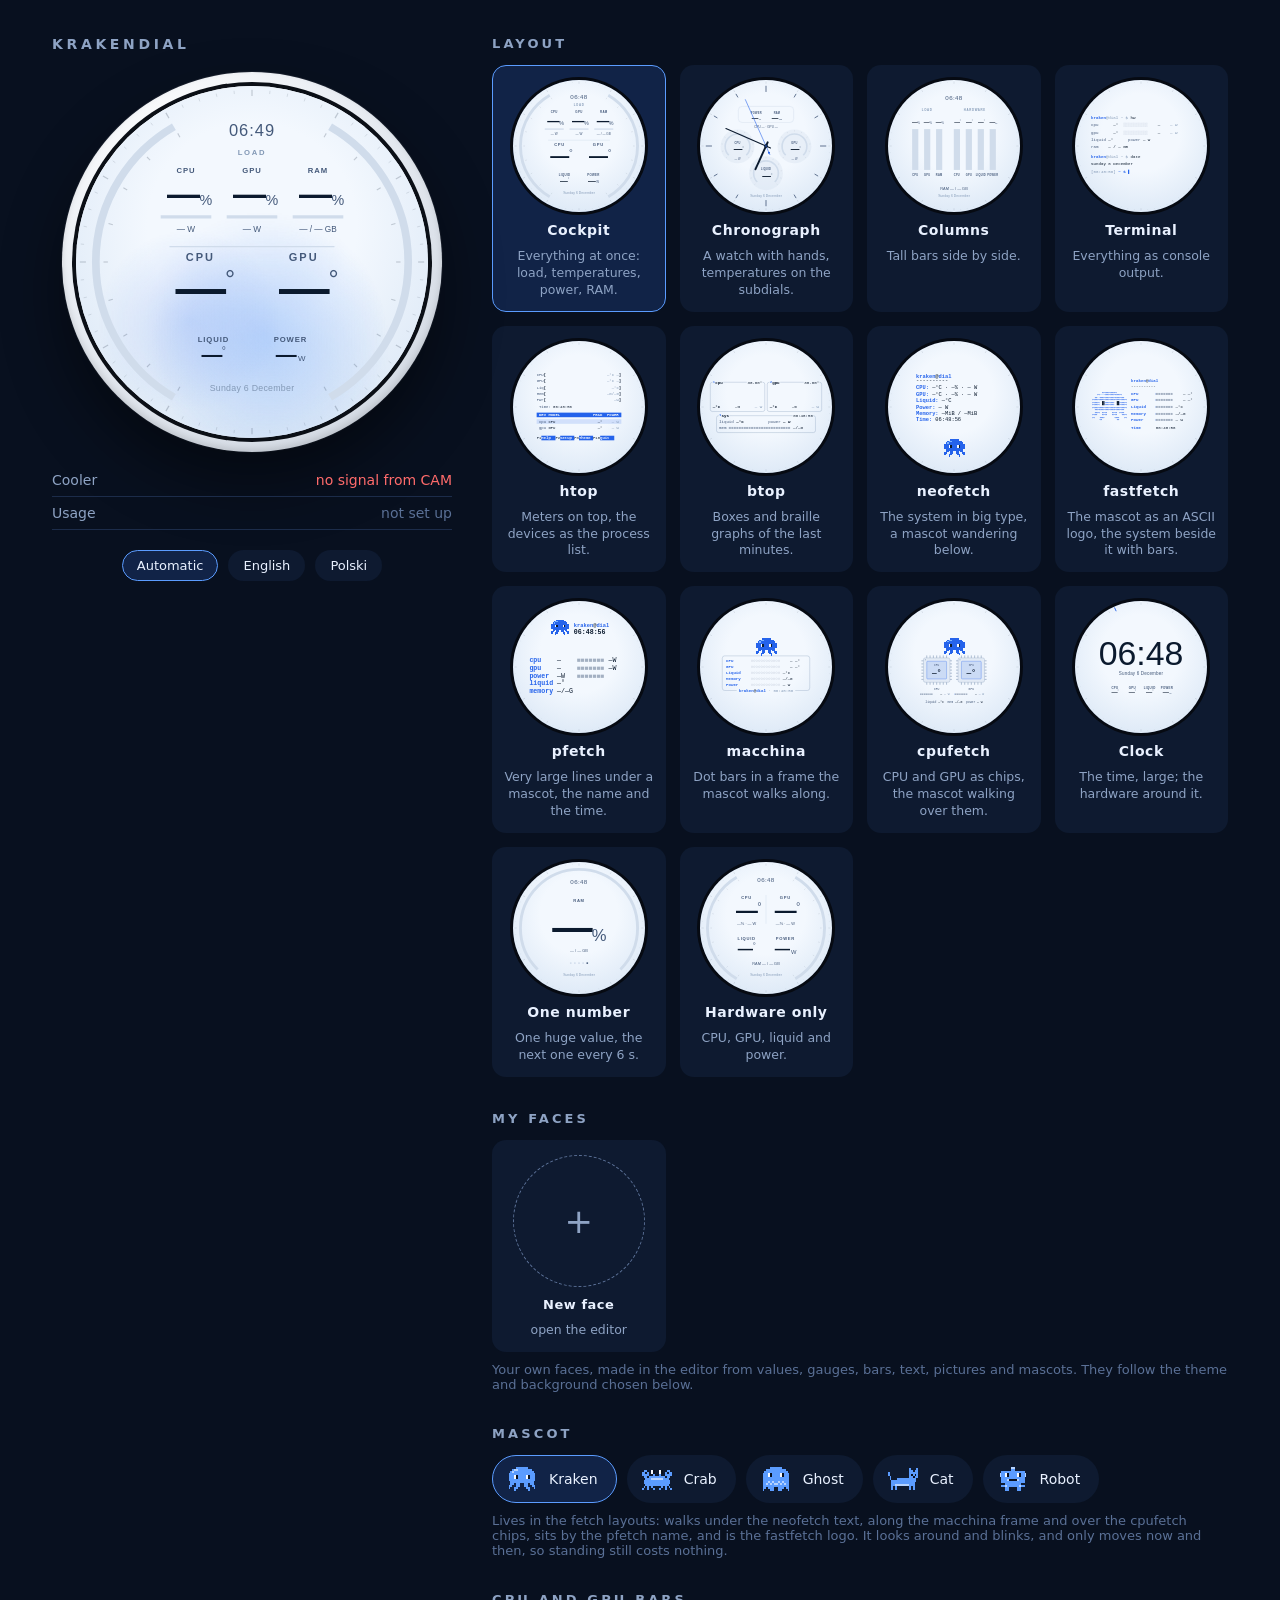
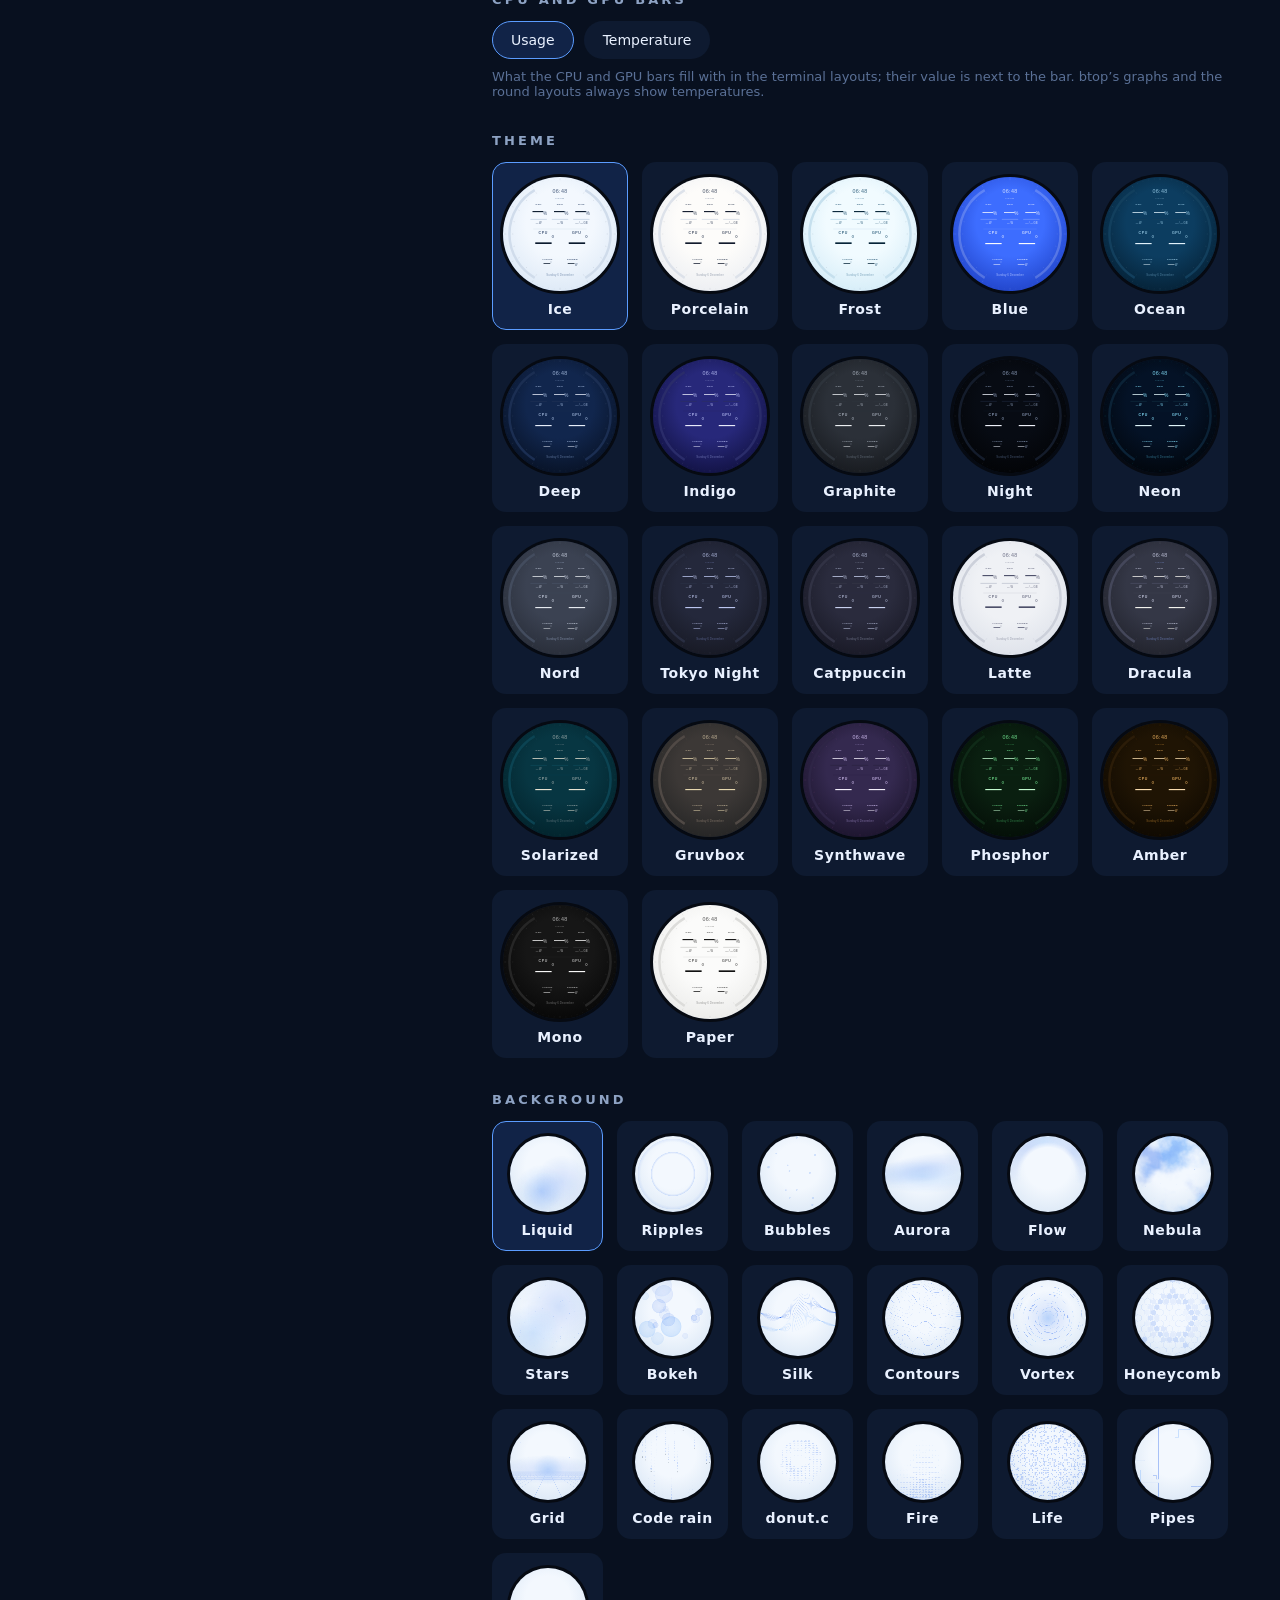
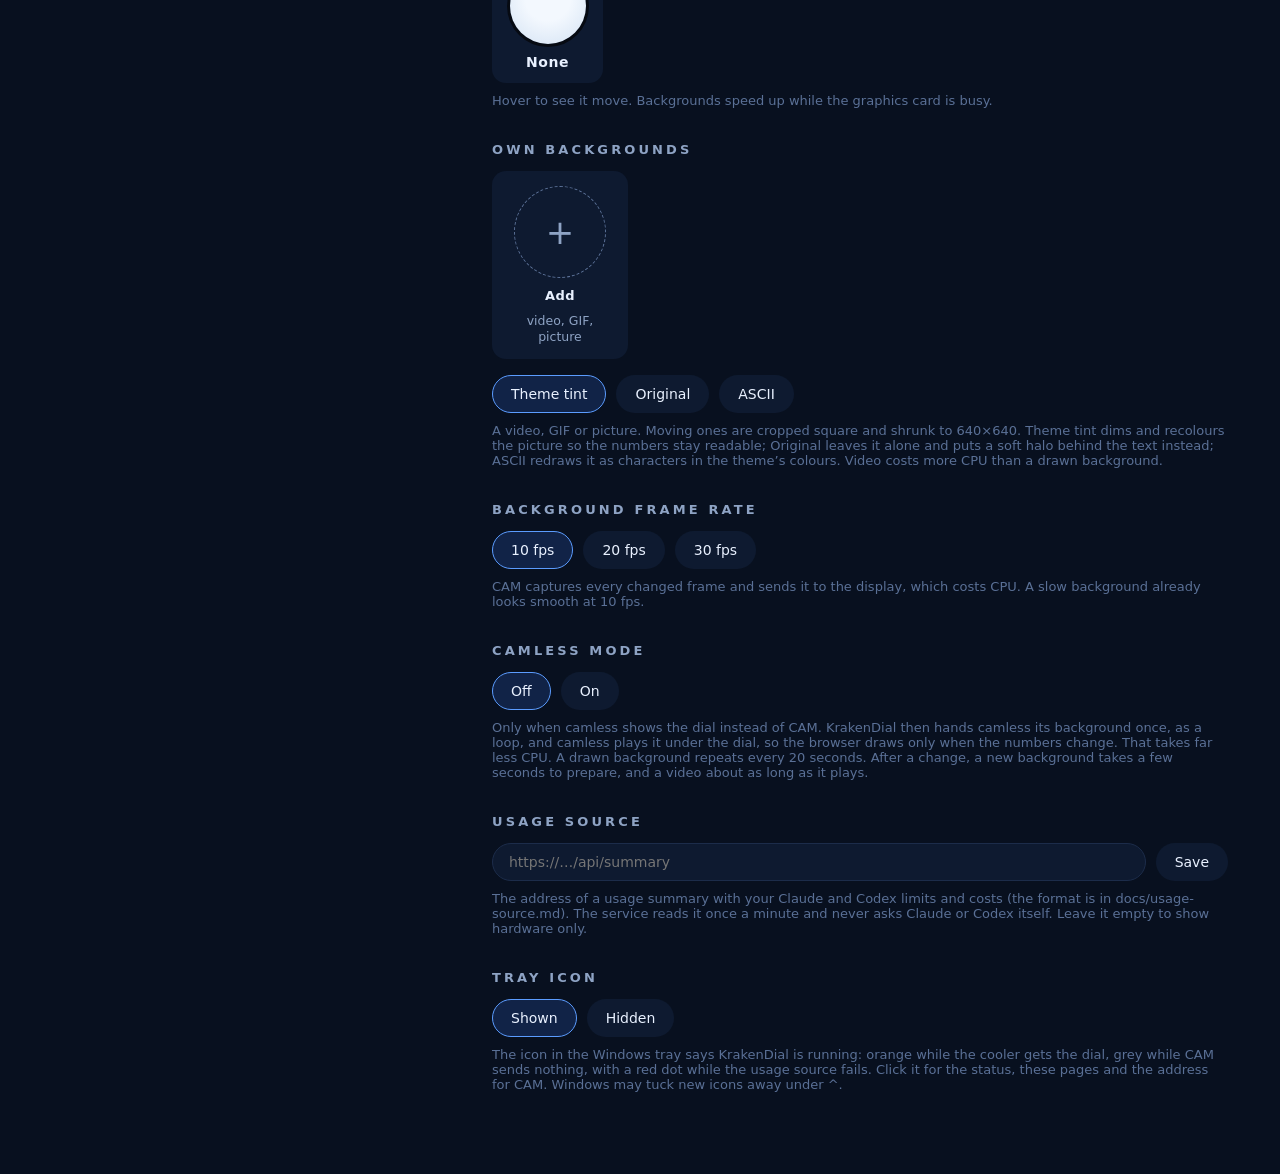
==== web/config.html @ 2a3f4de5 "Camless mode: hand the background to camless as a loop Under camless, which shows the dial instead o" ====
<!doctype html>
<!-- SPDX-License-Identifier: AGPL-3.0-or-later
     SPDX-FileCopyrightText: 2026 kleju13 and KrakenDial contributors -->
<html lang="en">
<head>
<meta charset="utf-8">
<meta name="viewport" content="width=device-width, initial-scale=1">
<title data-t="cfg.title">KrakenDial · settings</title>
<link rel="stylesheet" href="dial.css">
<style>
  :root {
    --page: #08101f; --panel: #0e1a30; --line: #1c2c4a; --text: #e9f1ff; --muted: #8ea3c4; --dim: #5a7096;
    --accent: #5b9cff; --warn: #ff6b6b;
  }
  * { box-sizing: border-box; }
  body {
    margin: 0; min-height: 100vh; background: radial-gradient(1200px 700px at 20% -10%, #12254a 0%, var(--page) 60%);
    color: var(--text); font-family: Bahnschrift, "DIN Alternate", system-ui, sans-serif;
  }
  main { display: grid; grid-template-columns: minmax(260px, 400px) 1fr; gap: 40px; max-width: 1240px; margin: 0 auto; padding: 36px 32px 48px; }
  @media (max-width: 860px) { main { grid-template-columns: 1fr; } }

  .stage { position: sticky; top: 28px; align-self: start; display: flex; flex-direction: column; align-items: center; gap: 20px; }
  .brand { align-self: stretch; font-size: 14px; font-weight: 600; letter-spacing: 0.26em; color: var(--muted); }
  .cap {
    width: 100%; max-width: 380px; aspect-ratio: 1; border-radius: 50%; padding: 14px;
    background: radial-gradient(circle at 32% 24%, #ffffff 0%, #e9edf3 45%, #c9d1dc 100%);
    box-shadow: 0 30px 60px rgba(0, 0, 0, 0.45), 0 0 0 1px rgba(255, 255, 255, 0.06), inset 0 -3px 6px rgba(0, 0, 0, 0.12);
  }
  .cap > div { width: 100%; height: 100%; border-radius: 50%; box-shadow: 0 0 0 4px #0b0f16; }
  .status { width: 100%; display: grid; gap: 8px; font-size: 14px; color: var(--muted); }
  .status div { display: flex; justify-content: space-between; gap: 12px; padding-bottom: 8px; border-bottom: 1px solid var(--line); }
  .status div[hidden] { display: none; }
  .status b { font-weight: 500; color: var(--text); text-align: right; }
  .status .bad { color: var(--warn); }
  .status .off { color: var(--dim); }
  .langs { align-self: stretch; justify-content: center; }
  .langs .chip { padding: 7px 14px; font-size: 13px; }

  section { margin-bottom: 34px; }
  h2 { margin: 0 0 14px; font-size: 13px; font-weight: 600; letter-spacing: 0.24em; color: var(--muted); }
  .grid { display: grid; gap: 14px; }
  .layouts { grid-template-columns: repeat(auto-fill, minmax(150px, 1fr)); }
  .themes { grid-template-columns: repeat(auto-fill, minmax(118px, 1fr)); }
  .bgs { grid-template-columns: repeat(auto-fill, minmax(96px, 1fr)); }

  .opt {
    all: unset; cursor: pointer; display: flex; flex-direction: column; align-items: center; gap: 10px; padding: 14px 10px 12px;
    border-radius: 14px; background: var(--panel); border: 1.5px solid transparent;
    transition: border-color 0.25s, transform 0.3s cubic-bezier(0.2, 0.7, 0.2, 1), background 0.25s;
  }
  .opt:hover { transform: translateY(-2px); background: #12213c; }
  .opt:focus-visible { border-color: var(--dim); }
  .opt[aria-pressed="true"] { border-color: var(--accent); background: #112347; }
  .opt[hidden] { display: none; }
  .thumb { width: 100%; max-width: 132px; aspect-ratio: 1; border-radius: 50%; box-shadow: 0 0 0 3px #060a12; }
  .bgs .thumb { max-width: 76px; }
  .media { grid-template-columns: repeat(auto-fill, minmax(124px, 1fr)); }
  .media .thumb { max-width: 92px; }
  .media .opt, .faces .opt { position: relative; }
  .media .opt b, .faces .opt b { max-width: 100%; overflow: hidden; text-overflow: ellipsis; white-space: nowrap; font-size: 13px; }
  .del, .edit { position: absolute; top: 8px; right: 8px; padding: 3px 9px; border-radius: 999px; font-size: 11.5px; color: var(--muted);
    background: rgba(8, 16, 31, 0.85); text-decoration: none; opacity: 0; transition: opacity 0.2s; }
  .opt:hover .del, .del.sure, .opt:hover .edit, .edit:focus-visible { opacity: 1; }
  .del:hover, .del.sure { color: var(--warn); }
  .edit:hover { color: var(--text); }
  .add .thumb { display: grid; place-items: center; font-size: 34px; color: var(--muted); box-shadow: none; border: 1.5px dashed var(--dim); }
  a.opt { color: inherit; text-decoration: none; }
  .busy { cursor: default; opacity: 0.7; }
  .busy .thumb { box-shadow: none; border: 1.5px dashed var(--dim); }
  .opt b { font-size: 14px; font-weight: 600; letter-spacing: 0.04em; }
  .opt small { font-size: 12.5px; line-height: 1.35; color: var(--muted); text-align: center; }

  .chips { display: flex; gap: 10px; flex-wrap: wrap; }
  .grid + .chips { margin-top: 16px; }
  .chip { all: unset; cursor: pointer; padding: 10px 18px; border-radius: 999px; background: var(--panel); border: 1.5px solid transparent; font-size: 14px; }
  .chip:focus-visible { border-color: var(--dim); }
  .chip.pet { display: flex; align-items: center; gap: 10px; padding: 8px 18px 8px 12px; }
  .chip.pet svg { width: 34px; height: 30px; }
  .pet .px-X { fill: var(--accent); } .pet .px-o { fill: #b4d2ff; } .pet .px-W { fill: #f7faff; } .pet .px-K { fill: var(--page); }
  .chip[aria-pressed="true"] { border-color: var(--accent); background: #112347; }
  .hint { margin-top: 10px; font-size: 13px; color: var(--dim); }
  .hint.bad { color: var(--warn); }
  .row { display: flex; gap: 10px; }
  .field { flex: 1; min-width: 0; padding: 10px 16px; border-radius: 999px; border: 1.5px solid var(--line); background: var(--panel);
    color: var(--text); font: inherit; font-size: 14px; }
  .field:focus { outline: none; border-color: var(--accent); }
</style>
</head>
<body>
<main>
  <aside class="stage">
    <div class="brand">KRAKENDIAL</div>
    <div class="cap"><div id="preview"></div></div>
    <div class="status">
      <div><span data-t="cfg.cooler"></span> <b id="s-lcd">…</b></div>
      <div><span data-t="cfg.usage"></span> <b id="s-usage">…</b></div>
      <div id="s-machines-row" hidden><span data-t="cfg.machines"></span> <b id="s-machines">…</b></div>
    </div>
    <div class="chips langs" id="langs"></div>
  </aside>
  <div>
    <section><h2 data-t="cfg.layout"></h2><div class="grid layouts" id="layouts"></div></section>
    <section><h2 data-t="cfg.faces"></h2><div class="grid layouts faces" id="faces"></div>
      <div class="hint" data-t="cfg.facesHint"></div></section>
    <section><h2 data-t="cfg.mascot"></h2><div class="chips" id="mascots"></div>
      <div class="hint" data-t="cfg.mascotHint"></div></section>
    <section><h2 data-t="cfg.bars"></h2><div class="chips" id="hwbars"></div>
      <div class="hint" data-t="cfg.barsHint"></div></section>
    <section><h2 data-t="cfg.theme"></h2><div class="grid themes" id="themes"></div></section>
    <section><h2 data-t="cfg.bg"></h2><div class="grid bgs" id="bgs"></div>
      <div class="hint" data-t="cfg.bgHint"></div></section>
    <section><h2 data-t="cfg.media"></h2><div class="grid media" id="media"></div>
      <div class="chips" id="looks"></div>
      <div class="hint" id="media-hint" data-t="cfg.mediaHint"></div></section>
    <section><h2 data-t="cfg.fps"></h2><div class="chips" id="fps"></div>
      <div class="hint" data-t="cfg.fpsHint"></div></section>
    <section><h2 data-t="cfg.camless"></h2><div class="chips" id="camless"></div>
      <div class="hint" data-t="cfg.camlessHint"></div></section>
    <section><h2 data-t="cfg.source"></h2>
      <form class="row" id="usage-form"><input class="field" id="usage" type="url" placeholder="https://…/api/summary" spellcheck="false" autocomplete="off">
        <button class="chip" data-t="cfg.sourceSave"></button></form>
      <div class="hint" id="usage-hint" data-t="cfg.sourceHint"></div></section>
    <!-- what to show of the usage source; hidden while there is none -->
    <section class="sourced"><h2 data-t="cfg.limits"></h2><div class="chips" id="limits"></div>
      <div class="hint" data-t="cfg.limitsHint"></div></section>
    <section class="sourced"><h2 data-t="cfg.units"></h2><div class="chips" id="units"></div>
      <div class="hint" data-t="cfg.unitsHint"></div></section>
    <section class="sourced"><h2 data-t="cfg.cost"></h2><div class="chips" id="costs"></div>
      <div class="hint" data-t="cfg.costHint"></div></section>
    <section><h2 data-t="cfg.tray"></h2><div class="chips" id="tray"></div>
      <div class="hint" data-t="cfg.trayHint"></div></section>
  </div>
</main>
<script src="bg.js"></script>
<script src="i18n.js"></script>
<script src="dial.js"></script>
<script src="faces.js"></script>
<script>
(() => {
  const K = KrakenDial, I = KrakenI18n, t = I.t;
  const FPS = [[10, "10 fps"], [20, "20 fps"], [30, "30 fps"]];
  const UNITS = [["left", "cfg.left"], ["used", "cfg.used"]];
  const BARS = [["load", "cfg.barsLoad"], ["temp", "cfg.barsTemp"]];
  const LOOKS = [["plain", "cfg.lookPlain"], ["raw", "cfg.lookRaw"], ["ascii", "cfg.lookAscii"]];
  const TRAY = [[true, "cfg.trayOn"], [false, "cfg.trayOff"]];
  const CAMLESS = [[false, "cfg.camlessOff"], [true, "cfg.camlessOn"]];
  let state = { limits: {}, costs: null, interval: 60e3, config: null, hw: null };
  const ALL_LIMITS = K.LIMITS.map((def) => def.key);
  const cfg = () => ({
    layout: "cockpit", theme: "ice", bg: "liquid", fps: 10, units: "left", look: "plain", mascot: "kraken", cost: "last24h",
    bars: "load", lang: "auto", usage: "", limits: ALL_LIMITS, tray: true, camless: false, ...(state.config || {}),
  });
  const byId = (id) => document.getElementById(id);

  const preview = K.create(byId("preview"), cfg());

  function option(parent, cls, html, onPick) {
    const b = document.createElement("button");
    b.className = cls;
    b.innerHTML = html;
    b.onclick = onPick;
    parent.appendChild(b);
    return b;
  }
  // A button with a picture and a caption. Names go in as text, never as markup: faces and
  // media are named by the user.
  function card(parent, title, small, onPick) {
    const b = option(parent, "opt", `<div class="thumb"></div><b></b>${small == null ? "" : "<small></small>"}`, onPick);
    b.querySelector("b").textContent = title;
    if (small != null) b.querySelector("small").textContent = small;
    return b;
  }
  function chip(parent, label, onPick) {
    const b = option(parent, "chip", "", onPick);
    b.textContent = label;
    return b;
  }
  const host = (id) => {
    const n = byId(id);
    n.replaceChildren();
    return n;
  };

  // ---------- the lists, in the current language ----------

  // opts[setting]: its options; `key` is the value each one sets, so the saved one is pressed.
  // limitOpts: the limits, each switched on or off on its own.
  let opts = {}, limitOpts = [], builtLang = null;
  function build() {
    builtLang = I.lang;
    document.documentElement.lang = I.lang;
    for (const n of document.querySelectorAll("[data-t]")) n.textContent = t(n.dataset.t);
    const c = cfg();
    const langs = host("langs");
    opts.lang = [["auto", t("cfg.auto")], ...I.LANGS.map((l) => [l.id, l.name])].map(([key, label]) => ({ key, b: chip(langs, label, () => save({ lang: key })) }));
    const layouts = host("layouts");
    opts.layout = K.LAYOUTS.map((l) => {
      const b = card(layouts, l.name, l.desc, () => save({ layout: l.id }));
      return { key: l.id, l, b, dial: K.create(b.querySelector(".thumb"), { layout: l.id, theme: c.theme, bg: "none", animate: false }) };
    });
    const themes = host("themes");
    opts.theme = K.THEMES.map((th) => {
      const b = card(themes, th.name, null, () => save({ theme: th.id }));
      return { key: th.id, b, dial: K.create(b.querySelector(".thumb"), { layout: "cockpit", theme: th.id, bg: "none", animate: false }) };
    });
    const bgs = host("bgs");
    bgOpts = K.BGS.map((g) => swatch(card(bgs, g.name, null, () => save({ bg: g.id })), g.id));
    const limits = host("limits");
    limitOpts = K.LIMITS.map((def) => ({
      key: def.key,
      b: chip(limits, def.name, () => {
        const on = K.limitIds(cfg().limits);
        save({ limits: ALL_LIMITS.filter((k) => (k === def.key) !== on.includes(k)) });
      }),
    }));
    const units = host("units");
    opts.units = UNITS.map(([key, label]) => ({ key, b: chip(units, t(label), () => save({ units: key })) }));
    const bars = host("hwbars");
    opts.bars = BARS.map(([key, label]) => ({ key, b: chip(bars, t(label), () => save({ bars: key })) }));
    const mascots = host("mascots");
    opts.mascot = K.MASCOTS.map((m) => {
      // a mascot picked while the dial has none switches to a layout where it lives
      const b = option(mascots, "chip pet", "<svg></svg><span></span>", () =>
        save({ mascot: m.id, ...(K.LAYOUTS.find((l) => l.id === cfg().layout)?.mascot || K.isFace(cfg().layout) ? {} : { layout: "neofetch" }) }));
      b.querySelector("span").textContent = m.name;
      K.mascotIcon(b.querySelector("svg"), m.id);
      return { key: m.id, b };
    });
    const looks = host("looks");
    opts.look = LOOKS.map(([key, label]) => ({ key, b: chip(looks, t(label), () => save({ look: key })) }));
    const fps = host("fps");
    opts.fps = FPS.map(([key, label]) => ({ key, b: chip(fps, label, () => save({ fps: key })) }));
    const camless = host("camless");
    opts.camless = CAMLESS.map(([key, label]) => ({ key, b: chip(camless, t(label), () => save({ camless: key })) }));
    const costs = host("costs");
    opts.cost = K.COSTS.map((co) => ({ key: co.id, b: chip(costs, co.name, () => save({ cost: co.id })) }));
    const tray = host("tray");
    opts.tray = TRAY.map(([key, label]) => ({ key, b: chip(tray, t(label), () => save({ tray: key })) }));
    usageHint.classList.remove("bad");
    buildMedia();
    buildFaces();
    minisKey = "";
  }

  async function save(patch) {
    state.config = { ...cfg(), ...patch };
    render();
    try {
      const r = await fetch("/api/config", { method: "POST", body: JSON.stringify(patch) });
      if (r.ok) state.config = await r.json();
    } catch (_) {}
    render();
  }

  // ---------- backgrounds ----------

  // A background swatch: still until hovered.
  function swatch(b, id) {
    const o = { key: id, b, el: b.querySelector(".thumb"), theme: null, look: null, back: null };
    b.onmouseenter = () => o.back && o.back.play();
    b.addEventListener("mouseleave", () => o.back && o.back.pause());
    return o;
  }
  let bgOpts = [];

  const mediaHost = byId("media");
  let mediaList = [], mediaKey = null, mediaOpts = [], uploading = null, pending = null;
  const stem = (n) => n.replace(/\.[^.]+$/, "");

  function buildMedia() {
    mediaHost.replaceChildren();
    mediaOpts = mediaList.map((m) => {
      const id = `media:${m.name}`;
      const b = card(mediaHost, stem(m.name), null, () => save({ bg: id }));
      b.title = m.name;
      const del = document.createElement("span");
      del.className = "del";
      del.textContent = t("cfg.delete");
      b.appendChild(del);
      del.onclick = (e) => {
        e.stopPropagation();
        if (del.classList.contains("sure")) return remove(m.name);
        del.classList.add("sure");
        del.textContent = t("cfg.sure");
      };
      b.addEventListener("mouseleave", () => {
        del.classList.remove("sure");
        del.textContent = t("cfg.delete");
      });
      return swatch(b, id);
    });
    if (uploading || pending) {
      const w = document.createElement("div");
      w.className = "opt busy";
      w.innerHTML = `<div class="thumb"></div><b></b><small></small>`;
      w.querySelector("b").textContent = stem(uploading || pending);
      w.querySelector("small").textContent = t(uploading ? "cfg.uploading" : "cfg.converting");
      mediaHost.appendChild(w);
    }
    const add = document.createElement("label");
    add.className = "opt add";
    add.innerHTML = `<div class="thumb">+</div><b></b><small></small><input type="file" accept="video/*,image/*" hidden>`;
    add.querySelector("b").textContent = t("cfg.add");
    add.querySelector("small").textContent = t("cfg.addSub");
    add.querySelector("input").onchange = (e) => e.target.files[0] && upload(e.target.files[0]);
    mediaHost.appendChild(add);
    render();
  }

  async function loadMedia() {
    try {
      const r = await fetch("/api/media", { cache: "no-store" });
      if (r.ok) mediaList = await r.json();
    } catch (_) {}
    // A converted upload shows up under its final name once ffmpeg is done; then select it.
    const ready = pending && mediaList.some((m) => m.name === pending);
    if (ready) {
      save({ bg: `media:${pending}` });
      pending = null;
    }
    const key = JSON.stringify([mediaList, uploading, pending]);
    if (key !== mediaKey) {
      mediaKey = key;
      buildMedia();
    }
  }

  async function upload(file) {
    const hint = byId("media-hint");
    const name = file.name.replace(/[^\p{L}\p{N} ._()-]/gu, "-").replace(/^\.+/, "").slice(-120);
    uploading = name;
    hint.textContent = t("cfg.mediaHint");
    hint.classList.remove("bad");
    await loadMedia();
    try {
      const r = await fetch(`/api/media?name=${encodeURIComponent(name)}`, { method: "POST", body: file });
      if (!r.ok) throw new Error(await r.text());
      pending = (await r.json()).name;
    } catch (e) {
      hint.textContent = t("cfg.addFailed", { name, msg: e.message });
      hint.classList.add("bad");
    }
    uploading = null;
    loadMedia();
  }

  async function remove(name) {
    await fetch(`/api/media?name=${encodeURIComponent(name)}`, { method: "DELETE" }).catch(() => {});
    await poll();
    loadMedia();
  }

  // ---------- my faces ----------

  const facesHost = byId("faces");
  let faces = [], facesKey = null, faceOpts = [];
  const faceOf = (layout) => faces.find((f) => `face:${f.id}` === layout) || (state.face && `face:${state.face.id}` === layout ? state.face : null);

  function buildFaces() {
    facesHost.replaceChildren();
    const c = cfg();
    faceOpts = faces.map((f) => {
      const key = `face:${f.id}`;
      const b = card(facesHost, f.name, null, () => save({ layout: key }));
      const edit = document.createElement("a");
      edit.className = "edit";
      edit.href = `/editor?face=${encodeURIComponent(f.id)}`;
      edit.textContent = t("cfg.edit");
      edit.onclick = (e) => e.stopPropagation();
      b.appendChild(edit);
      return { key, b, face: f, dial: K.create(b.querySelector(".thumb"), { layout: key, face: f, theme: c.theme, bg: "none", animate: false }) };
    });
    const add = document.createElement("a");
    add.className = "opt add";
    add.href = "/editor?new=1";
    add.innerHTML = `<div class="thumb">+</div><b></b><small></small>`;
    add.querySelector("b").textContent = t("cfg.newFace");
    add.querySelector("small").textContent = t("cfg.newFaceSub");
    facesHost.appendChild(add);
    minisKey = "";
    render();
  }

  async function loadFaces() {
    try {
      const r = await fetch("/api/faces", { cache: "no-store" });
      if (r.ok) faces = await r.json();
    } catch (_) {}
    const key = JSON.stringify(faces);
    if (key !== facesKey) {
      facesKey = key;
      buildFaces();
    }
  }

  // ---------- usage source ----------

  const usageInput = byId("usage"), usageHint = byId("usage-hint");
  byId("usage-form").onsubmit = async (e) => {
    e.preventDefault();
    const v = usageInput.value.trim();
    if (v && !/^https?:\/\/\S+$/.test(v)) {
      usageHint.textContent = t("cfg.sourceBad");
      usageHint.classList.add("bad");
      return;
    }
    usageInput.blur();
    await save({ usage: v });
    usageHint.classList.remove("bad");
    usageHint.textContent = `${t("cfg.sourceSaved")} ${t("cfg.sourceHint")}`;
  };

  // ---------- drawing ----------

  let minisAt = 0, minisKey = "";
  function render() {
    if (!builtLang) return;
    const c = cfg();
    const now = Date.now();
    const face = faceOf(c.layout);
    const key = `${c.layout}|${c.theme}|${c.bg}|${c.units}|${c.look}|${c.mascot}|${c.cost}|${c.bars}|${c.lang}|${c.limits}|${face ? JSON.stringify(face) : ""}`;
    const minis = key !== minisKey || now - minisAt > 5e3;
    if (minis) {
      minisKey = key;
      minisAt = now;
    }
    const live = state.hw && state.hw.at && now - state.hw.at < 15e3;
    const data = { now, hw: live ? state.hw : K.emptyHw(), limits: state.limits, costs: state.costs, interval: state.interval, mode: live ? state.hw.mode : "work" };

    preview.configure({ ...c, face });
    preview.update(data);
    const same = { units: c.units, mascot: c.mascot, cost: c.cost, bars: c.bars, limits: c.limits };
    if (minis) {
      for (const o of opts.layout || []) {
        o.dial.configure({ layout: o.key, theme: c.theme, bg: "none", ...same });
        o.dial.update(data);
      }
      // each theme shows the layout on the dial now
      for (const o of opts.theme || []) {
        o.dial.configure({ layout: c.layout, face, theme: o.key, bg: "none", ...same });
        o.dial.update(data);
      }
      for (const o of faceOpts) {
        o.dial.configure({ layout: o.key, face: o.face, theme: c.theme, bg: "none", ...same });
        o.dial.update(data);
      }
    }
    for (const o of faceOpts) o.b.setAttribute("aria-pressed", String(o.key === c.layout));
    for (const o of bgOpts.concat(mediaOpts)) {
      o.b.setAttribute("aria-pressed", String(o.key === c.bg));
      const look = o.key.startsWith("media:") ? c.look : "plain";
      if (o.theme !== c.theme || o.look !== look) {
        o.back = K.background(o.el, { theme: c.theme, bg: o.key, look });
        o.theme = c.theme;
        o.look = look;
      }
    }
    for (const [setting, list] of Object.entries(opts)) for (const o of list) o.b.setAttribute("aria-pressed", String(o.key === c[setting]));
    const on = K.limitIds(c.limits);
    for (const o of limitOpts) o.b.setAttribute("aria-pressed", String(on.includes(o.key)));
    // Without limits to show, the layouts made of them are only the hardware one again, so they
    // are left out (unless picked), and the rest say what they show then.
    const hwOnly = !K.shownLimits(state.limits, on).length;
    for (const o of opts.layout || []) {
      o.b.hidden = hwOnly && !!o.l.needsLimits && o.key !== c.layout;
      const desc = hwOnly ? o.l.descHw : o.l.desc, small = o.b.querySelector("small");
      if (small.textContent !== desc) small.textContent = desc;
    }
    for (const s of document.querySelectorAll("section.sourced")) s.hidden = !c.usage;
    if (document.activeElement !== usageInput && usageInput.value !== c.usage) usageInput.value = c.usage;

    const lcd = byId("s-lcd");
    lcd.textContent = t(live ? "cfg.live" : "cfg.noSignal");
    lcd.className = live ? "" : "bad";
    // the usage source: when it last fetched the limits, or why it can't be read
    const ls = Object.values(state.limits || {}).filter(Boolean);
    const err = (ls.find((l) => l.error) || {}).error;
    const last = Math.max(0, ...ls.map((l) => l.fetchedAt || 0));
    const at = last ? new Date(last).toLocaleTimeString(I.locale) : null;
    const usage = byId("s-usage");
    if (!c.usage) [usage.textContent, usage.className] = [t("cfg.usageOff"), "off"];
    else if (err && err !== "unset") [usage.textContent, usage.className] = [at ? t("cfg.usageLast", { err: K.errText(err), t: at }) : K.errText(err), "bad"];
    else [usage.textContent, usage.className] = [at ? t("cfg.usageSynced", { t: at }) : t("cfg.usageWaiting"), ""];
    // the machines whose costs the source adds up, by name when some are offline; only if it sends them
    const ms = (state.costs && state.costs.machines) || [];
    const off = ms.filter((m) => m.status !== "online");
    byId("s-machines-row").hidden = !ms.length;
    const machines = byId("s-machines");
    machines.textContent = off.length ? t("cfg.machinesOffline", { names: off.map((m) => m.name).join(", ") }) : t("cfg.machinesOnline", { n: ms.length });
    machines.className = off.length ? "bad" : "";
  }

  let serviceBuild = null;
  async function poll() {
    try {
      const r = await fetch("/api/state", { cache: "no-store" });
      if (r.ok) state = await r.json();
      if (serviceBuild && state.build !== serviceBuild) return location.reload();
      serviceBuild = state.build;
    } catch (_) {
      if (builtLang) byId("s-lcd").textContent = t("cfg.down");
    }
    // The page is built in the saved language, so the first settings build it; another
    // language later builds it again.
    const want = I.resolve(state.config ? state.config.lang : "auto");
    if (want !== builtLang) {
      I.use(want);
      build();
    }
    render();
  }
  poll().then(() => {
    loadMedia();
    loadFaces();
  });
  setInterval(poll, 2000);
  setInterval(loadMedia, 3000);
  setInterval(loadFaces, 5000);
  setInterval(render, 1000);
})();
</script>
</body>
</html>
---- web/dial.css ----
/* SPDX-License-Identifier: AGPL-3.0-or-later
   SPDX-FileCopyrightText: 2026 kleju13 and KrakenDial contributors */
/* KrakenDial dial. Themes are blue/white families to match a white build under blue light.
   Numerals are DIN (Bahnschrift ships with Windows). CAM rasterises without a GPU, so nothing
   here animates continuously: the moving background is a canvas painted by bg.js, and only
   whole scene layers fade. No rounded overflow clip either; the dial is round by itself. */

.kd {
  --ease: cubic-bezier(0.2, 0.7, 0.2, 1);
  position: relative;
  width: 100%;
  height: 100%;
  border-radius: 50%;
  isolation: isolate;
  background: radial-gradient(circle at 50% 40%, var(--bg-hi) 0%, var(--bg-hi) 38%, var(--bg-lo) 100%);
  font-family: Bahnschrift, "DIN Alternate", "D-DIN", Barlow, sans-serif;
  font-variant-numeric: tabular-nums;
  user-select: none;
}
.kd > svg { position: absolute; inset: 0; width: 100%; height: 100%; overflow: visible; }

/* ---------- themes ---------- */

.th-ice {
  --bg-hi: #f3f8fe; --bg-lo: #d3e2f3;
  --ink: #0b1a2e; --ink-2: #44597a; --ink-3: #8399b6;
  --track: #d0dceb; --fill: #2563eb; --fill-2: #7cb3ff; --warn: #e5484d; --tick: rgba(11, 26, 46, 0.2);
  --glow-a: rgba(37, 99, 235, 0.16); --glow-b: rgba(96, 165, 250, 0.24);
  --num-weight: 600;
}
.th-deep {
  --bg-hi: #11264d; --bg-lo: #030914;
  --ink: #eef4ff; --ink-2: #9fb5d8; --ink-3: #5b7299;
  --track: #1b2e52; --fill: #5b9cff; --fill-2: #b4d2ff; --warn: #ff6b6b; --tick: rgba(238, 244, 255, 0.16);
  --glow-a: rgba(64, 132, 255, 0.34); --glow-b: rgba(56, 189, 248, 0.2);
  --num-weight: 500;
}
.th-blue {
  --bg-hi: #3d6dff; --bg-lo: #1431b0;
  --ink: #ffffff; --ink-2: #d5e1ff; --ink-3: #a3b9ff;
  --track: rgba(255, 255, 255, 0.2); --fill: #ffffff; --fill-2: #a9c2ff; --warn: #ffc0b5; --tick: rgba(255, 255, 255, 0.22);
  --glow-a: rgba(255, 255, 255, 0.16); --glow-b: rgba(140, 220, 255, 0.24);
  --num-weight: 500;
}
.th-night {
  --bg-hi: #070b13; --bg-lo: #000000;
  --ink: #f4f7ff; --ink-2: #8494b0; --ink-3: #44536e;
  --track: #141c2b; --fill: #3b82f6; --fill-2: #9cc6ff; --warn: #ff5d5d; --tick: rgba(244, 247, 255, 0.12);
  --glow-a: rgba(59, 130, 246, 0.26); --glow-b: rgba(147, 197, 253, 0.12);
  --num-weight: 500;
}

.th-porcelain {
  --bg-hi: #fdfcfa; --bg-lo: #e4e8ef;
  --ink: #111a2c; --ink-2: #4a5568; --ink-3: #9aa3b2;
  --track: #dde2ea; --fill: #1e40af; --fill-2: #93b4f5; --warn: #d9363e; --tick: rgba(17, 26, 44, 0.18);
  --glow-a: rgba(30, 64, 175, 0.12); --glow-b: rgba(147, 180, 245, 0.24);
  --num-weight: 600;
}
.th-frost {
  --bg-hi: #f1fbff; --bg-lo: #c9e6f5;
  --ink: #062438; --ink-2: #376581; --ink-3: #7fa6be;
  --track: #c6e0ee; --fill: #0284c7; --fill-2: #7dd3fc; --warn: #e5484d; --tick: rgba(6, 36, 56, 0.2);
  --glow-a: rgba(2, 132, 199, 0.15); --glow-b: rgba(125, 211, 252, 0.32);
  --num-weight: 600;
}
.th-ocean {
  --bg-hi: #0c3d60; --bg-lo: #021523;
  --ink: #e8f7ff; --ink-2: #93c5e0; --ink-3: #4d7d9b;
  --track: #123f5d; --fill: #38bdf8; --fill-2: #a5f3fc; --warn: #ff7a7a; --tick: rgba(232, 247, 255, 0.16);
  --glow-a: rgba(56, 189, 248, 0.28); --glow-b: rgba(45, 212, 191, 0.16);
  --num-weight: 500;
}
.th-indigo {
  --bg-hi: #27287a; --bg-lo: #08082a;
  --ink: #eef0ff; --ink-2: #aeb4ec; --ink-3: #6a6fae;
  --track: #2a2c6a; --fill: #818cf8; --fill-2: #c7d2fe; --warn: #ff8a8a; --tick: rgba(238, 240, 255, 0.16);
  --glow-a: rgba(129, 140, 248, 0.3); --glow-b: rgba(96, 165, 250, 0.18);
  --num-weight: 500;
}
.th-graphite {
  --bg-hi: #2b3038; --bg-lo: #0e1013;
  --ink: #f2f4f7; --ink-2: #a3abb7; --ink-3: #5d6672;
  --track: #2d333b; --fill: #7dd3fc; --fill-2: #e0f2fe; --warn: #ff6b6b; --tick: rgba(242, 244, 247, 0.14);
  --glow-a: rgba(125, 211, 252, 0.16); --glow-b: rgba(255, 255, 255, 0.07);
  --num-weight: 500;
}
.th-neon {
  --bg-hi: #041226; --bg-lo: #000000;
  --ink: #e6fbff; --ink-2: #7fd6f2; --ink-3: #2f6d86;
  --track: #0b2236; --fill: #22d3ee; --fill-2: #3b82f6; --warn: #ff4d6d; --tick: rgba(34, 211, 238, 0.22);
  --glow-a: rgba(34, 211, 238, 0.3); --glow-b: rgba(59, 130, 246, 0.3);
  --num-weight: 500;
}

/* terminal colour schemes, close to their published palettes */
.th-nord {
  --bg-hi: #3b4252; --bg-lo: #20242d;
  --ink: #eceff4; --ink-2: #c0c8d8; --ink-3: #7b88a1;
  --track: #434c5e; --fill: #88c0d0; --fill-2: #5e81ac; --warn: #bf616a; --tick: rgba(236, 239, 244, 0.14);
  --glow-a: rgba(136, 192, 208, 0.22); --glow-b: rgba(94, 129, 172, 0.26);
  --num-weight: 500;
}
.th-tokyo {
  --bg-hi: #24283b; --bg-lo: #111219;
  --ink: #c0caf5; --ink-2: #a9b1d6; --ink-3: #565f89;
  --track: #292e42; --fill: #7aa2f7; --fill-2: #7dcfff; --warn: #f7768e; --tick: rgba(192, 202, 245, 0.14);
  --glow-a: rgba(122, 162, 247, 0.26); --glow-b: rgba(187, 154, 247, 0.2);
  --num-weight: 500;
}
.th-catppuccin {
  --bg-hi: #2a2b3d; --bg-lo: #11111b;
  --ink: #cdd6f4; --ink-2: #a6adc8; --ink-3: #6c7086;
  --track: #313244; --fill: #89b4fa; --fill-2: #b4befe; --warn: #f38ba8; --tick: rgba(205, 214, 244, 0.14);
  --glow-a: rgba(137, 180, 250, 0.24); --glow-b: rgba(203, 166, 247, 0.2);
  --num-weight: 500;
}
.th-latte {
  --bg-hi: #eff1f5; --bg-lo: #d6dbe5;
  --ink: #4c4f69; --ink-2: #6c6f85; --ink-3: #9ca0b0;
  --track: #ccd0da; --fill: #1e66f5; --fill-2: #7287fd; --warn: #d20f39; --tick: rgba(76, 79, 105, 0.18);
  --glow-a: rgba(30, 102, 245, 0.14); --glow-b: rgba(136, 57, 239, 0.14);
  --num-weight: 600;
}
.th-dracula {
  --bg-hi: #343746; --bg-lo: #191a21;
  --ink: #f8f8f2; --ink-2: #bfc3d9; --ink-3: #6272a4;
  --track: #44475a; --fill: #bd93f9; --fill-2: #ff79c6; --warn: #ff5555; --tick: rgba(248, 248, 242, 0.14);
  --glow-a: rgba(189, 147, 249, 0.26); --glow-b: rgba(255, 121, 198, 0.18);
  --num-weight: 500;
}
.th-solarized {
  --bg-hi: #073642; --bg-lo: #001b22;
  --ink: #eee8d5; --ink-2: #93a1a1; --ink-3: #586e75;
  --track: #0b4352; --fill: #268bd2; --fill-2: #2aa198; --warn: #dc322f; --tick: rgba(238, 232, 213, 0.14);
  --glow-a: rgba(38, 139, 210, 0.26); --glow-b: rgba(42, 161, 152, 0.2);
  --num-weight: 500;
}
.th-gruvbox {
  --bg-hi: #3c3836; --bg-lo: #1a1c1d;
  --ink: #ebdbb2; --ink-2: #bdae93; --ink-3: #7c6f64;
  --track: #504945; --fill: #83a598; --fill-2: #8ec07c; --warn: #fb4934; --tick: rgba(235, 219, 178, 0.14);
  --glow-a: rgba(131, 165, 152, 0.22); --glow-b: rgba(250, 189, 47, 0.14);
  --num-weight: 500;
}
.th-synthwave {
  --bg-hi: #34294f; --bg-lo: #110b1d;
  --ink: #f8f4ff; --ink-2: #c8b6e8; --ink-3: #7a6a9c;
  --track: #2e2546; --fill: #36f9f6; --fill-2: #ff7edb; --warn: #fe4450; --tick: rgba(255, 126, 219, 0.2);
  --glow-a: rgba(255, 126, 219, 0.26); --glow-b: rgba(54, 249, 246, 0.2);
  --num-weight: 500;
}
/* old CRT phosphors */
.th-phosphor {
  --bg-hi: #0a1f10; --bg-lo: #010603;
  --ink: #c8ffd4; --ink-2: #6fdc8c; --ink-3: #2f7a45;
  --track: #0f2a17; --fill: #33ff66; --fill-2: #a6ffbf; --warn: #ff6b5b; --tick: rgba(51, 255, 102, 0.18);
  --glow-a: rgba(51, 255, 102, 0.2); --glow-b: rgba(166, 255, 191, 0.12);
  --num-weight: 500;
}
.th-amber {
  --bg-hi: #1f1404; --bg-lo: #070400;
  --ink: #ffe2b3; --ink-2: #e0a85a; --ink-3: #8a5f22;
  --track: #2b1c08; --fill: #ffb000; --fill-2: #ffd27a; --warn: #ff5a3c; --tick: rgba(255, 176, 0, 0.18);
  --glow-a: rgba(255, 176, 0, 0.2); --glow-b: rgba(255, 210, 122, 0.12);
  --num-weight: 500;
}
/* black and white */
.th-mono {
  --bg-hi: #161616; --bg-lo: #000000;
  --ink: #ffffff; --ink-2: #b5b5b5; --ink-3: #6a6a6a;
  --track: #262626; --fill: #ffffff; --fill-2: #8c8c8c; --warn: #ff5555; --tick: rgba(255, 255, 255, 0.16);
  --glow-a: rgba(255, 255, 255, 0.12); --glow-b: rgba(255, 255, 255, 0.06);
  --num-weight: 500;
}
.th-paper {
  --bg-hi: #fbfbfa; --bg-lo: #e4e4e2;
  --ink: #111111; --ink-2: #555555; --ink-3: #9a9a9a;
  --track: #dcdcda; --fill: #111111; --fill-2: #8a8a8a; --warn: #d33a3a; --tick: rgba(17, 17, 17, 0.18);
  --glow-a: rgba(0, 0, 0, 0.08); --glow-b: rgba(0, 0, 0, 0.05);
  --num-weight: 600;
}

/* ---------- text ---------- */

.kd text { fill: var(--ink); }
.kd .t-clock { font-size: 30px; fill: var(--ink-2); letter-spacing: 0.06em; }
.kd .t-lbl { font-size: 20px; font-weight: 600; letter-spacing: 0.18em; fill: var(--ink-2); }
.kd .t-lbl-s { font-size: 17px; font-weight: 600; letter-spacing: 0.16em; fill: var(--ink-2); }
.kd .t-sub { font-size: 19px; fill: var(--ink-2); }
.kd .t-meta { font-size: 16px; fill: var(--ink-3); letter-spacing: 0.03em; }
.kd .t-cost { fill: var(--ink-2); font-weight: 600; }
.kd .t-head { font-size: 14px; font-weight: 600; letter-spacing: 0.22em; fill: var(--ink-3); }
.kd .t-lbl-xs { font-size: 14px; font-weight: 600; letter-spacing: 0.12em; fill: var(--ink-2); }
.kd .t-lbl-xxs { font-size: 12.5px; font-weight: 600; letter-spacing: 0.1em; fill: var(--ink-2); }
.kd .t-sub-s { font-size: 15px; fill: var(--ink-2); }
.kd .t-sub-xs { font-size: 13px; fill: var(--ink-2); }
.kd .t-unit { fill: var(--ink-3); }
.kd .t-date { font-size: 22px; fill: var(--ink-2); letter-spacing: 0.04em; }
.kd .n { font-weight: var(--num-weight); letter-spacing: -0.02em; font-variation-settings: "wdth" 82; }
.kd .u { font-weight: 400; fill: var(--ink-2); }
.kd .n.t-big { font-weight: 300; letter-spacing: 0; font-variation-settings: "wdth" 90; }
.kd .is-warn, .kd tspan.is-warn, .kd text.is-warn { fill: var(--warn); font-weight: 600; }
.kd .is-dim { opacity: 0.38; }
.kd .dimmable { transition: opacity 0.6s var(--ease); }
.kd .tick { stroke: var(--tick); }
.kd .rule { stroke: var(--track); stroke-width: 2; }
.kd .dot { fill: var(--track); transition: fill 0.6s var(--ease); }
.kd .dot.is-on { fill: var(--ink-2); }

/* ---------- gauges ---------- */

.kd .g-track { stroke: var(--track); fill: none; }
.kd .g-fill { stroke: var(--fill); fill: none; }
.kd .g-over { stroke: var(--fill-2); fill: none; }
.kd .gauge.is-hot .g-over { stroke: var(--warn); }
.kd .gauge.is-dashed .g-track { stroke-dasharray: 1.2 1.2; }
.kd .notch { transform-box: view-box; transform-origin: 320px 320px; }
.kd .smooth .g-fill, .kd .smooth .g-over { transition: stroke-dasharray 0.9s var(--ease); }
.kd .smooth .notch { transition: transform 0.9s var(--ease); }
/* the pace: a quiet line across the gauge, a little longer than it is wide */
.kd .notch path, .kd .pace { fill: none; stroke: var(--ink); stroke-width: 2; opacity: 0.5; }
.kd .notch.is-peak path { stroke: var(--ink-3); opacity: 1; }

/* freshness pie next to the meta line: fills until the next fetch is due */
.kd .pie-ring { fill: none; stroke: var(--ink-3); stroke-width: 1.5; }
.kd .pie-wedge { fill: var(--ink-3); }
.kd .pie.is-stale .pie-ring { stroke-dasharray: 2 2.4; }
.kd .pie.is-error .pie-ring { stroke: var(--warn); }
.kd .pie.is-error .pie-wedge { fill: var(--warn); }
.kd .pie-inner { transform-box: fill-box; transform-origin: center; }
.kd .pie-inner.pulse { animation: kd-pulse 0.9s var(--ease); }
@keyframes kd-pulse { 0% { transform: scale(2); opacity: 0.1; } 100% { transform: scale(1); opacity: 1; } }

/* ---------- layout parts ---------- */

.kd .bracket { fill: none; stroke: var(--ink-3); stroke-width: 1.5; }
.kd .sec-now { stroke: var(--fill); stroke-width: 4; stroke-linecap: round; }

/* chronograph */
.kd .hour { stroke: var(--ink-2); stroke-width: 4; stroke-linecap: round; }
.kd .face { fill: var(--track); opacity: 0.32; }
.kd .window { fill: none; stroke: var(--track); stroke-width: 2; }
.kd .hand line { stroke: var(--ink); stroke-linecap: round; }
.kd .hand-h line { stroke-width: 9; }
.kd .hand-m line { stroke-width: 5.5; }
.kd .hand-s line { stroke: var(--fill); stroke-width: 2.5; }
.kd .hand-s circle { fill: var(--fill); }
.kd .hub { fill: var(--ink); }
.kd .hub-s { fill: var(--fill); }

/* terminal */
.kd .t-term {
  font-family: "Cascadia Mono", "Cascadia Code", Consolas, monospace; font-size: 20px;
  white-space: pre; letter-spacing: 0; fill: var(--ink);
}
.kd .tm-p { fill: var(--fill); font-weight: 600; }
.kd .tm-d { fill: var(--ink-3); }
.kd .tm-k { fill: var(--ink-2); }
.kd .tm-w { fill: var(--warn); }
.kd .tm-f { fill: var(--fill); }
.kd .tm-o { fill: var(--fill-2); }
.kd .tm-e { fill: var(--ink-2); opacity: 0.45; }
/* a bar's fill over its empty cells: the stops of its gradient (fill, past the pace, used up, clear) */
.kd .bs-f { stop-color: var(--fill); }
.kd .bs-o { stop-color: var(--fill-2); }
.kd .bs-w { stop-color: var(--warn); }
.kd .bs-x { stop-opacity: 0; }
.kd .tm-c { fill: var(--fill); }
.kd .tm-t { fill: var(--ink); font-weight: 600; }
.kd .tm-b { fill: var(--ink); font-weight: 700; }
.kd .tm-inv { fill: var(--bg-hi); font-weight: 600; }
.kd .tm-inv-bg { fill: var(--fill); }
.kd .tm-sel { fill: var(--fill); opacity: 0.16; }
.kd .tm-box { fill: none; stroke: var(--ink-3); stroke-width: 1.5; }
.kd .nf-logo { fill: var(--fill); }
/* mascots: pixel art in the theme's colours; eye whites stay white, pupils go to the darkest colour */
.kd .px-X { fill: var(--fill); }
.kd .px-o { fill: var(--fill-2); }
.kd .px-W { fill: #f7faff; }
.kd .px-K { fill: var(--ink); }
.kd.is-dark .px-K { fill: var(--bg-lo); }
/* untouched media behind the dial: a soft halo keeps the text readable without dimming the picture */
.kd.is-raw .scene text { paint-order: stroke; stroke: var(--bg-lo); stroke-width: 3.5px; stroke-opacity: 0.75; stroke-linejoin: round; }
/* a bar's fill lies on its empty cells, which already carry the halo */
.kd.is-raw .scene .t-bar { stroke: none; }
/* cpufetch chips: the die turns warning red when the part runs hot */
.kd .nf-chip { fill: var(--track); fill-opacity: 0.45; stroke: var(--ink-3); stroke-width: 1.5; }
.kd .nf-die { fill: var(--fill); fill-opacity: 0.12; stroke: var(--fill); stroke-width: 1.5; }
.kd .nf-die.is-hot { fill: var(--warn); stroke: var(--warn); }
.kd .nf-pin { stroke: var(--ink-3); stroke-width: 3; }
.kd .nf-dot { fill: var(--ink-3); }

/* ---------- scenes ---------- */

/* each scene is its own <svg> layer, so a fade or scale is composited instead of repainted */
.kd .scene {
  will-change: opacity, transform;
  transition: opacity 0.9s var(--ease), transform 0.9s var(--ease);
  transform-origin: 50% 50%;
}
.kd .scene.is-off { opacity: 0; transform: scale(0.95); }

/* ---------- background canvas (painted by bg.js) ---------- */

.kd-bg { position: absolute; inset: 0; width: 100%; height: 100%; pointer-events: none; }
/* camless mode: camless plays the background, so the dial is drawn on nothing */
.kd.is-bare { background: none; }
.kd.is-bare > .kd-bg { display: none; }
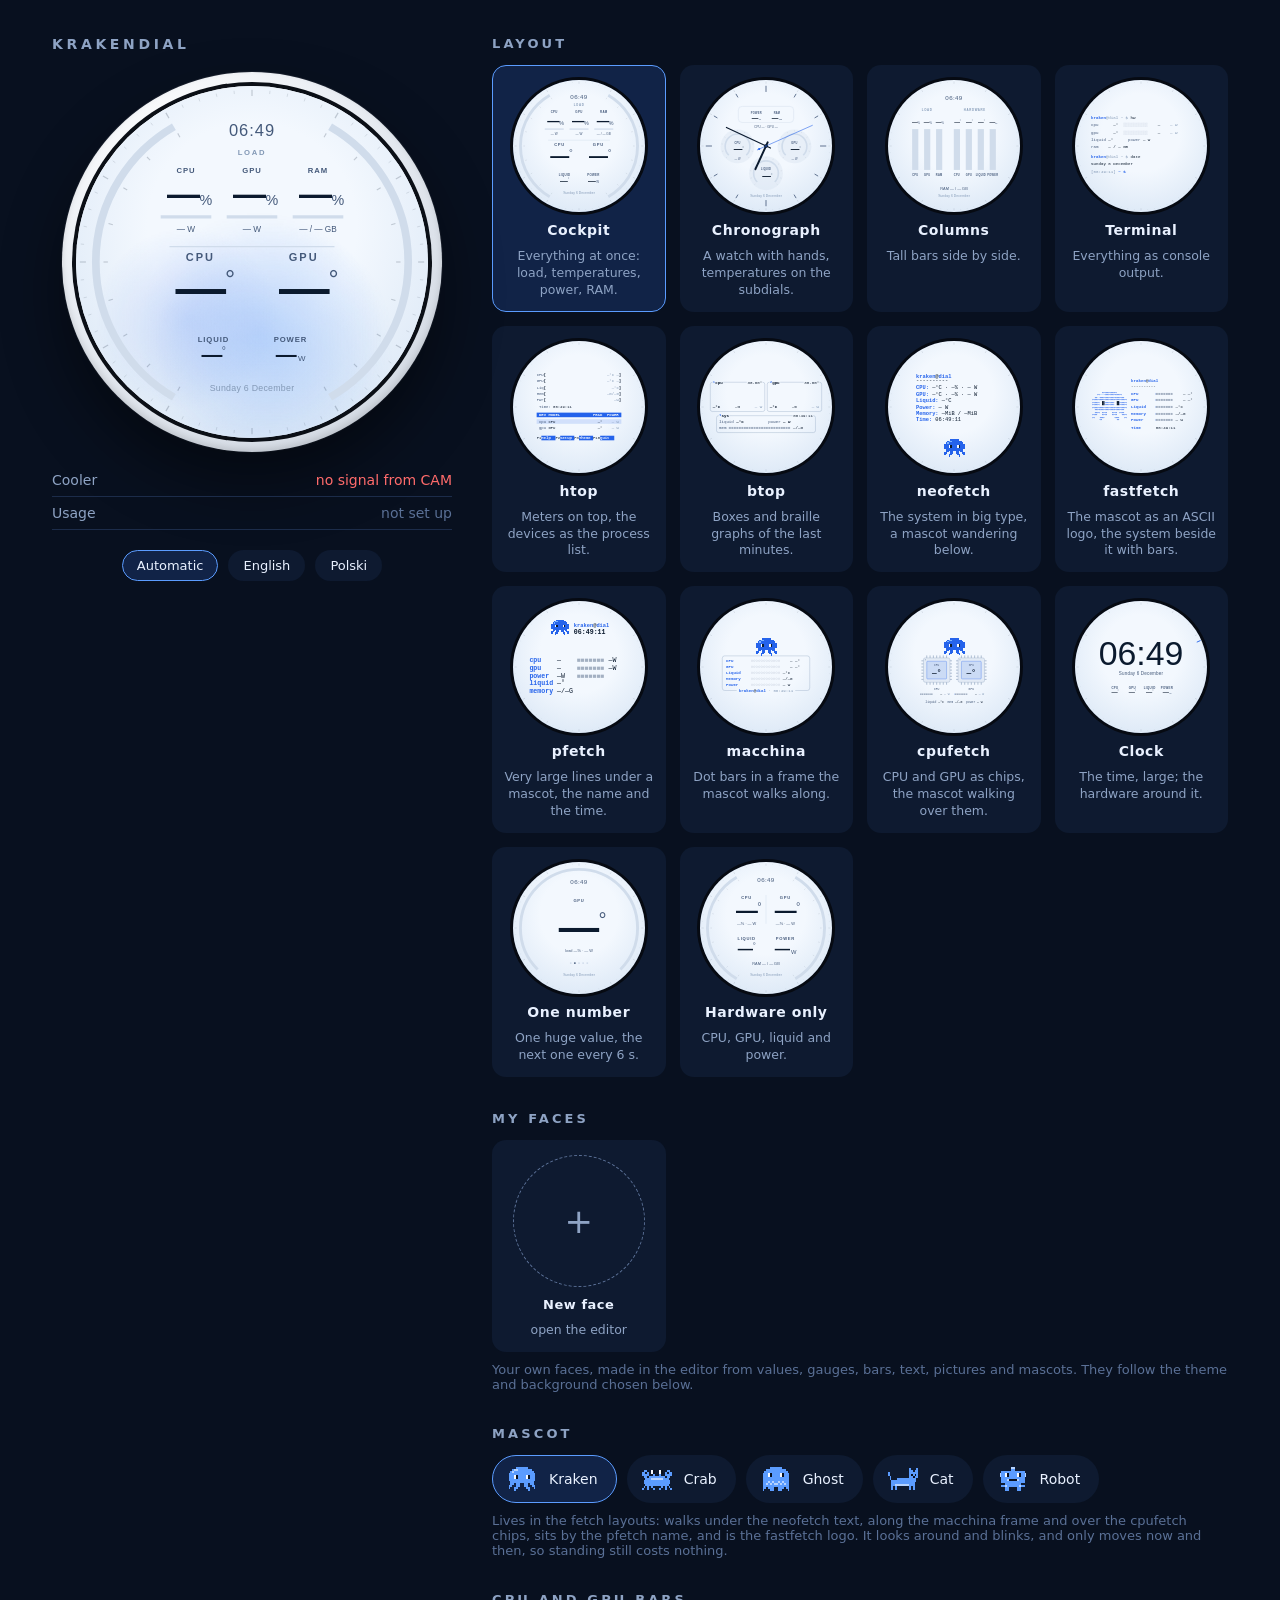
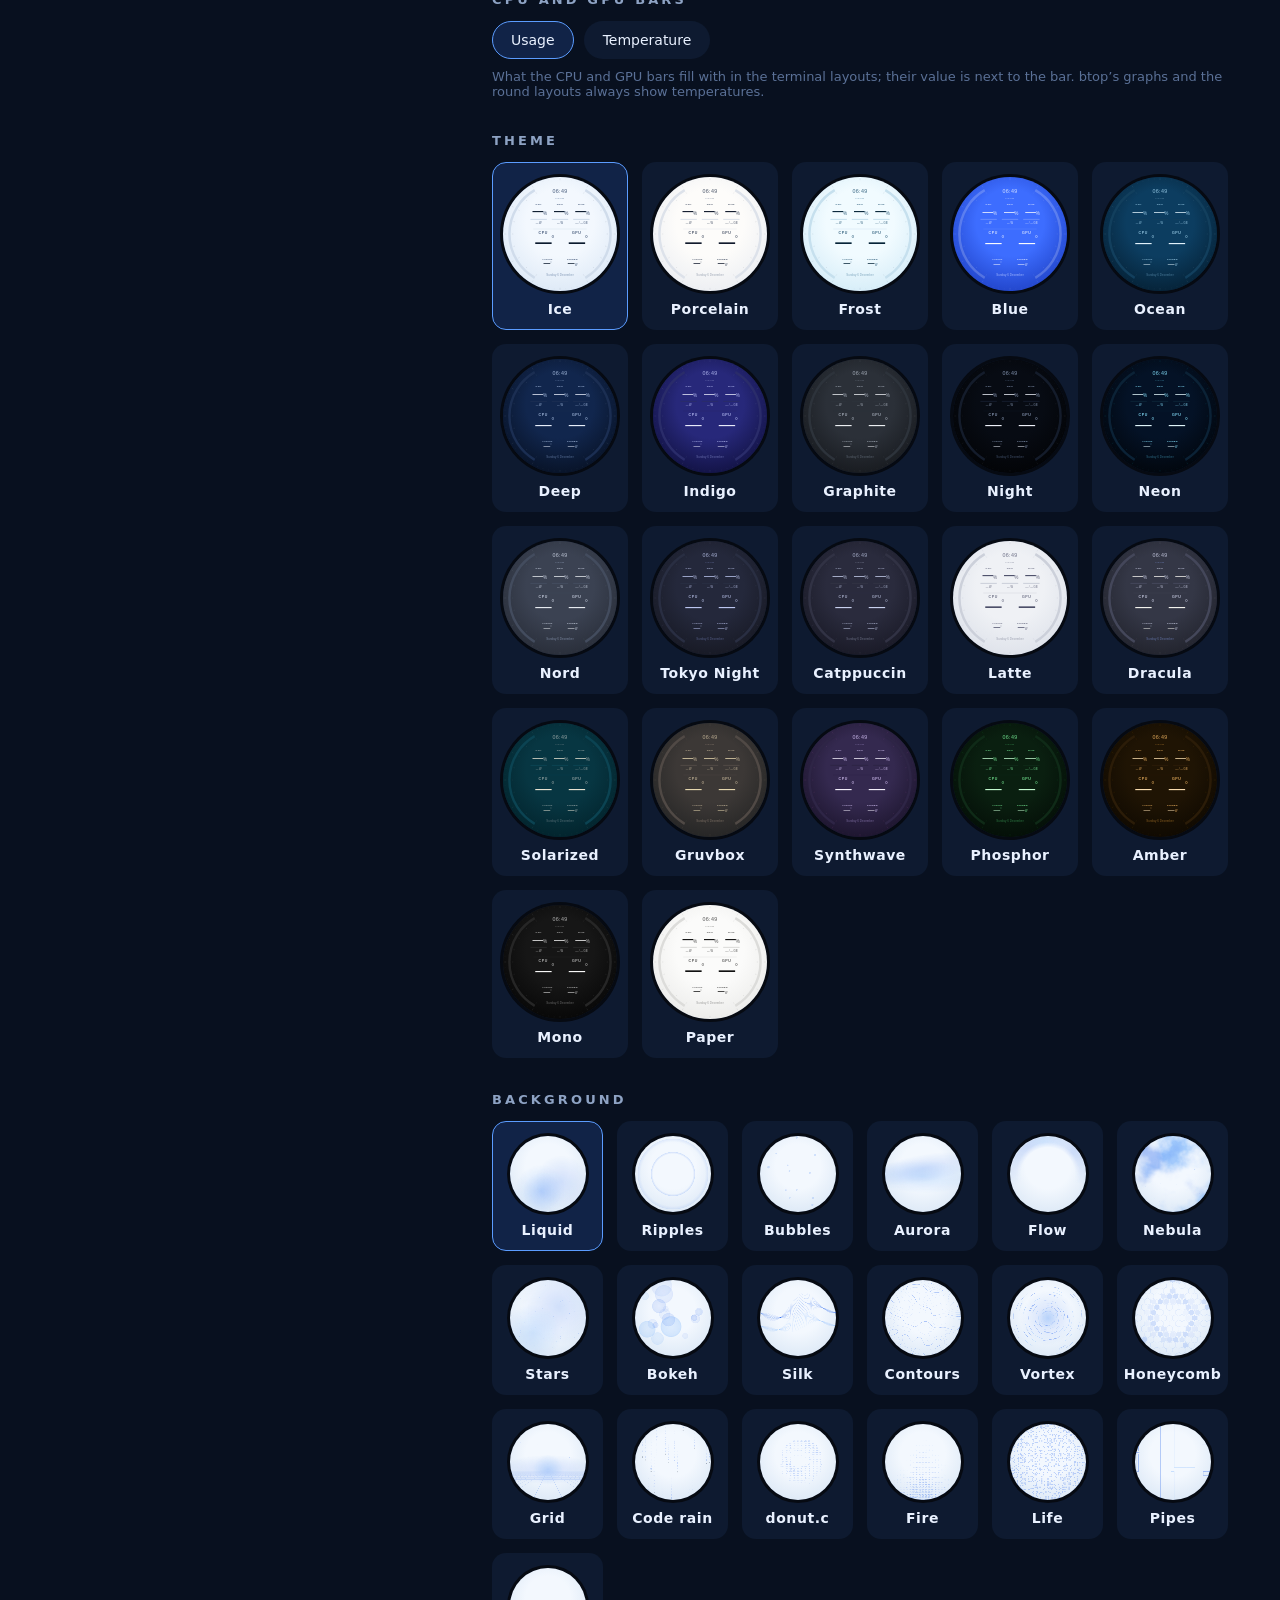
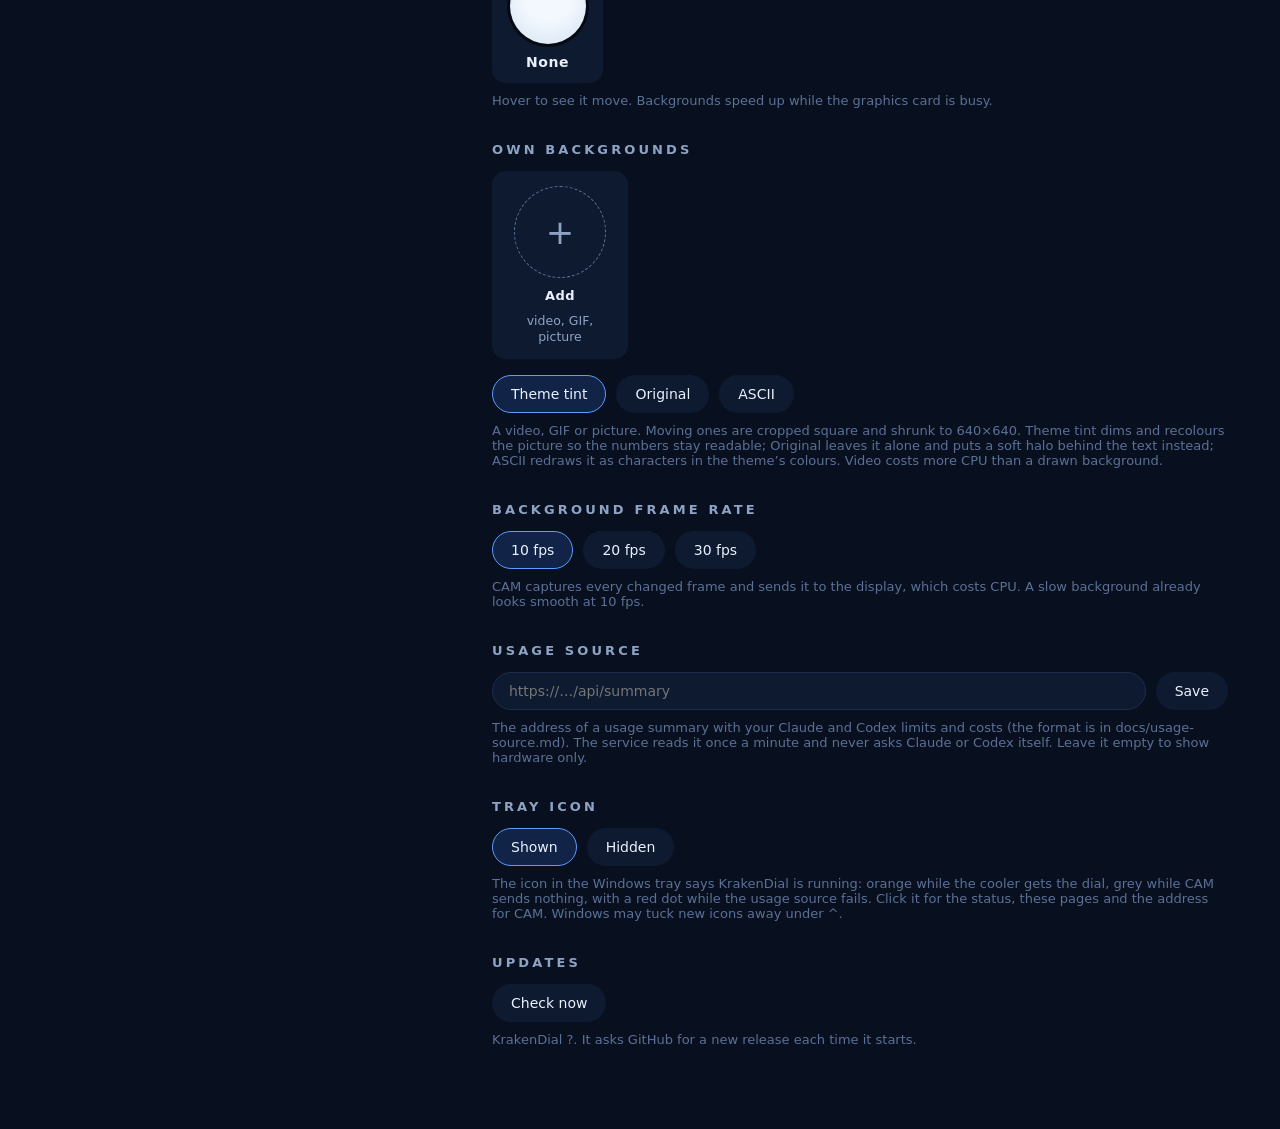
==== commit a4f3c631: "Updates from the settings page KrakenDial asks GitHub for the latest release once at start, and the " ====
--- a/web/config.html
+++ b/web/config.html
@@ -115,8 +115,6 @@
       <div class="hint" id="media-hint" data-t="cfg.mediaHint"></div></section>
     <section><h2 data-t="cfg.fps"></h2><div class="chips" id="fps"></div>
       <div class="hint" data-t="cfg.fpsHint"></div></section>
-    <section><h2 data-t="cfg.camless"></h2><div class="chips" id="camless"></div>
-      <div class="hint" data-t="cfg.camlessHint"></div></section>
     <section><h2 data-t="cfg.source"></h2>
       <form class="row" id="usage-form"><input class="field" id="usage" type="url" placeholder="https://…/api/summary" spellcheck="false" autocomplete="off">
         <button class="chip" data-t="cfg.sourceSave"></button></form>
@@ -130,6 +128,8 @@
       <div class="hint" data-t="cfg.costHint"></div></section>
     <section><h2 data-t="cfg.tray"></h2><div class="chips" id="tray"></div>
       <div class="hint" data-t="cfg.trayHint"></div></section>
+    <section><h2 data-t="cfg.update"></h2><div class="chips" id="update"></div>
+      <div class="hint" id="update-hint"></div></section>
   </div>
 </main>
 <script src="bg.js"></script>
@@ -144,12 +144,11 @@
   const BARS = [["load", "cfg.barsLoad"], ["temp", "cfg.barsTemp"]];
   const LOOKS = [["plain", "cfg.lookPlain"], ["raw", "cfg.lookRaw"], ["ascii", "cfg.lookAscii"]];
   const TRAY = [[true, "cfg.trayOn"], [false, "cfg.trayOff"]];
-  const CAMLESS = [[false, "cfg.camlessOff"], [true, "cfg.camlessOn"]];
   let state = { limits: {}, costs: null, interval: 60e3, config: null, hw: null };
   const ALL_LIMITS = K.LIMITS.map((def) => def.key);
   const cfg = () => ({
     layout: "cockpit", theme: "ice", bg: "liquid", fps: 10, units: "left", look: "plain", mascot: "kraken", cost: "last24h",
-    bars: "load", lang: "auto", usage: "", limits: ALL_LIMITS, tray: true, camless: false, ...(state.config || {}),
+    bars: "load", lang: "auto", usage: "", limits: ALL_LIMITS, tray: true, ...(state.config || {}),
   });
   const byId = (id) => document.getElementById(id);
 
@@ -231,8 +230,6 @@
     opts.look = LOOKS.map(([key, label]) => ({ key, b: chip(looks, t(label), () => save({ look: key })) }));
     const fps = host("fps");
     opts.fps = FPS.map(([key, label]) => ({ key, b: chip(fps, label, () => save({ fps: key })) }));
-    const camless = host("camless");
-    opts.camless = CAMLESS.map(([key, label]) => ({ key, b: chip(camless, t(label), () => save({ camless: key })) }));
     const costs = host("costs");
     opts.cost = K.COSTS.map((co) => ({ key: co.id, b: chip(costs, co.name, () => save({ cost: co.id })) }));
     const tray = host("tray");
@@ -489,6 +486,45 @@
     const machines = byId("s-machines");
     machines.textContent = off.length ? t("cfg.machinesOffline", { names: off.map((m) => m.name).join(", ") }) : t("cfg.machinesOnline", { n: ms.length });
     machines.className = off.length ? "bad" : "";
+    renderUpdate();
+  }
+
+  // ---------- updates ----------
+
+  // What the last check found, and a button for the next step: check, or update.
+  function renderUpdate() {
+    const u = state.update || {}, box = byId("update"), hint = byId("update-hint");
+    const key = `${u.busy}|${u.available}|${u.latest}|${I.lang}`;
+    if (box.dataset.key !== key) {
+      box.dataset.key = key;
+      box.replaceChildren();
+      if (u.available && !u.busy) chip(box, t("cfg.updateInstall", { v: u.latest }), () => updateDo("install"));
+      else if (!u.busy) chip(box, t("cfg.updateCheck"), () => updateDo("check"));
+    }
+    if (hint.dataset.failed) return;
+    const bad = !!(u.error && !u.busy);
+    let text;
+    if (u.busy) text = t(`cfg.update_${u.busy}`, { v: u.latest });
+    else if (bad) text = t("cfg.updateFailed", { err: u.error });
+    else if (u.available) text = t("cfg.updateAvailable", { v: u.latest });
+    else text = [t("cfg.updateVersion", { v: state.version || "?" }), u.latest ? t("cfg.updateLatest") : "", t("cfg.updateWhen")].filter(Boolean).join(" ");
+    hint.textContent = text;
+    hint.classList.toggle("bad", bad);
+  }
+
+  async function updateDo(what) {
+    const hint = byId("update-hint");
+    try {
+      const r = await fetch(`/api/update/${what}`, { method: "POST" });
+      if (!r.ok) throw new Error(await r.text());
+      delete hint.dataset.failed;
+    } catch (e) {
+      // shown until the next click, over what the service says
+      hint.dataset.failed = "1";
+      hint.textContent = e.message;
+      hint.classList.add("bad");
+    }
+    poll();
   }
 
   let serviceBuild = null;
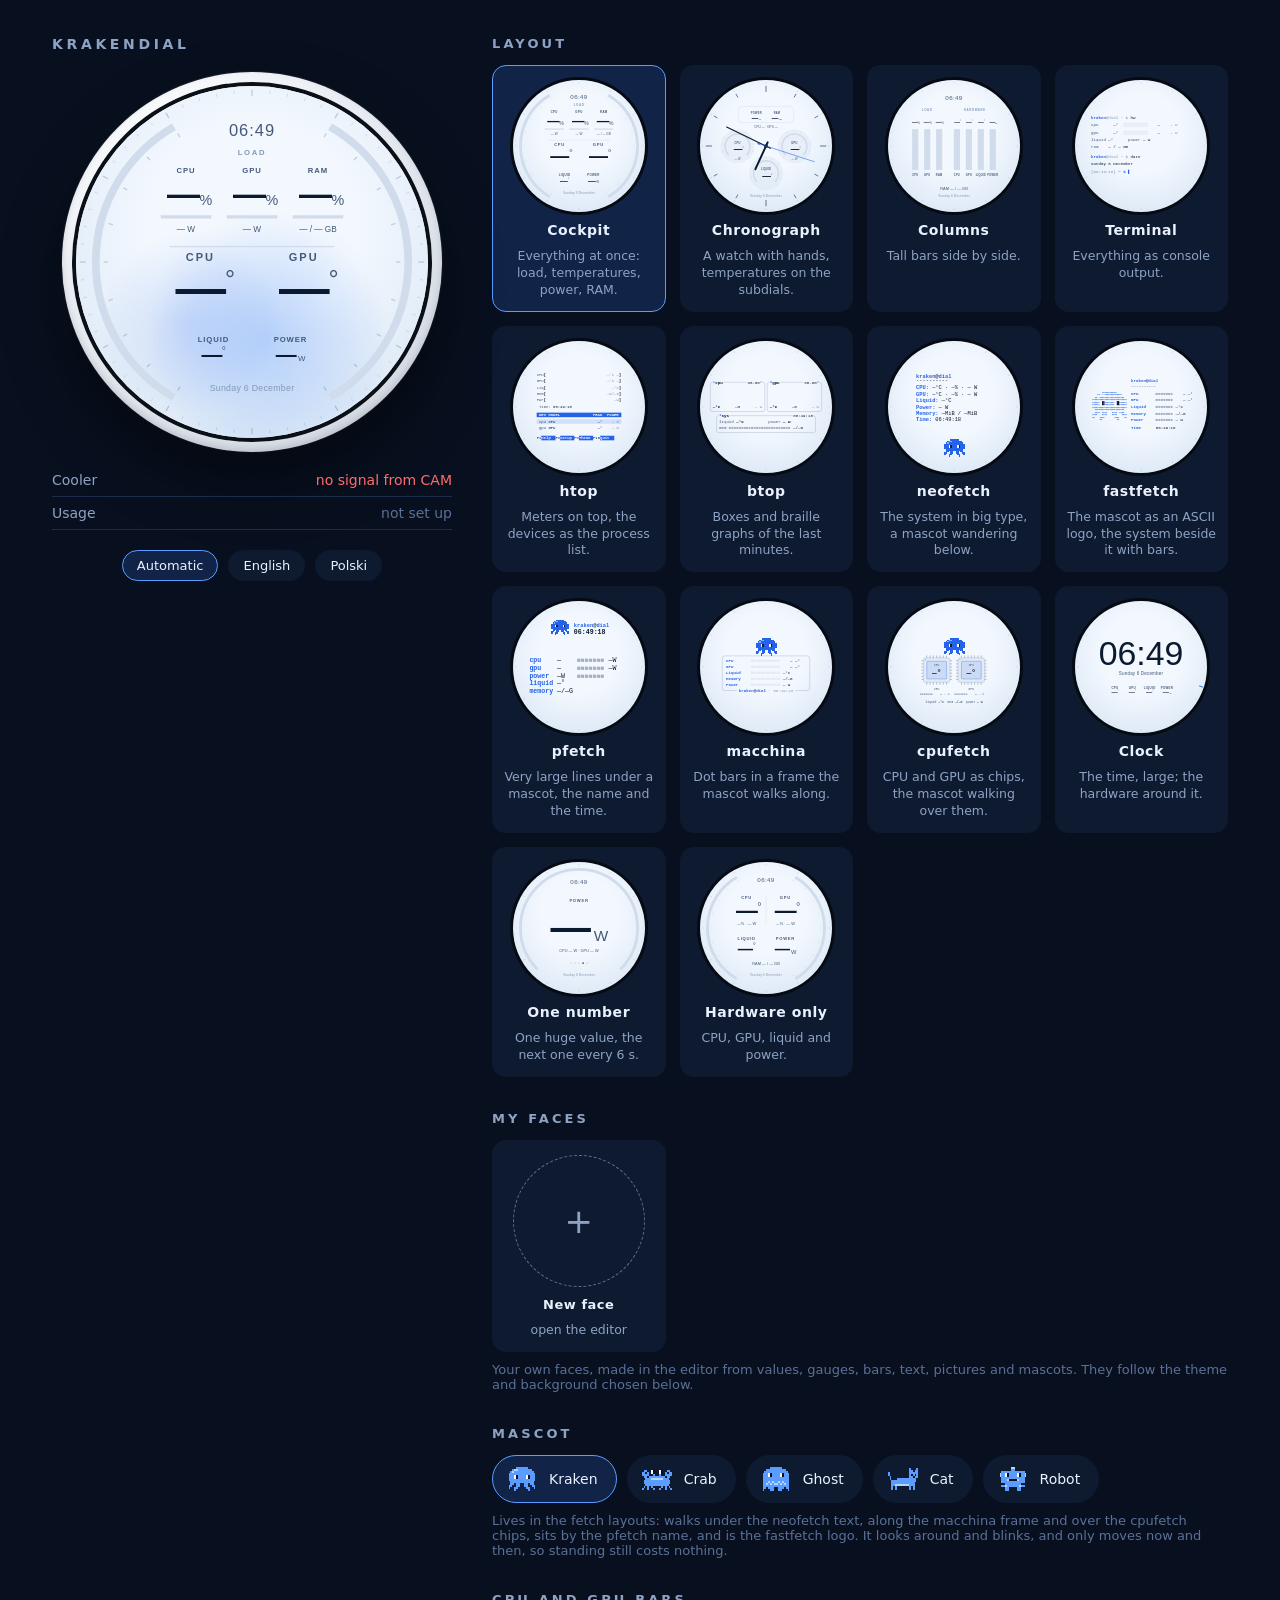
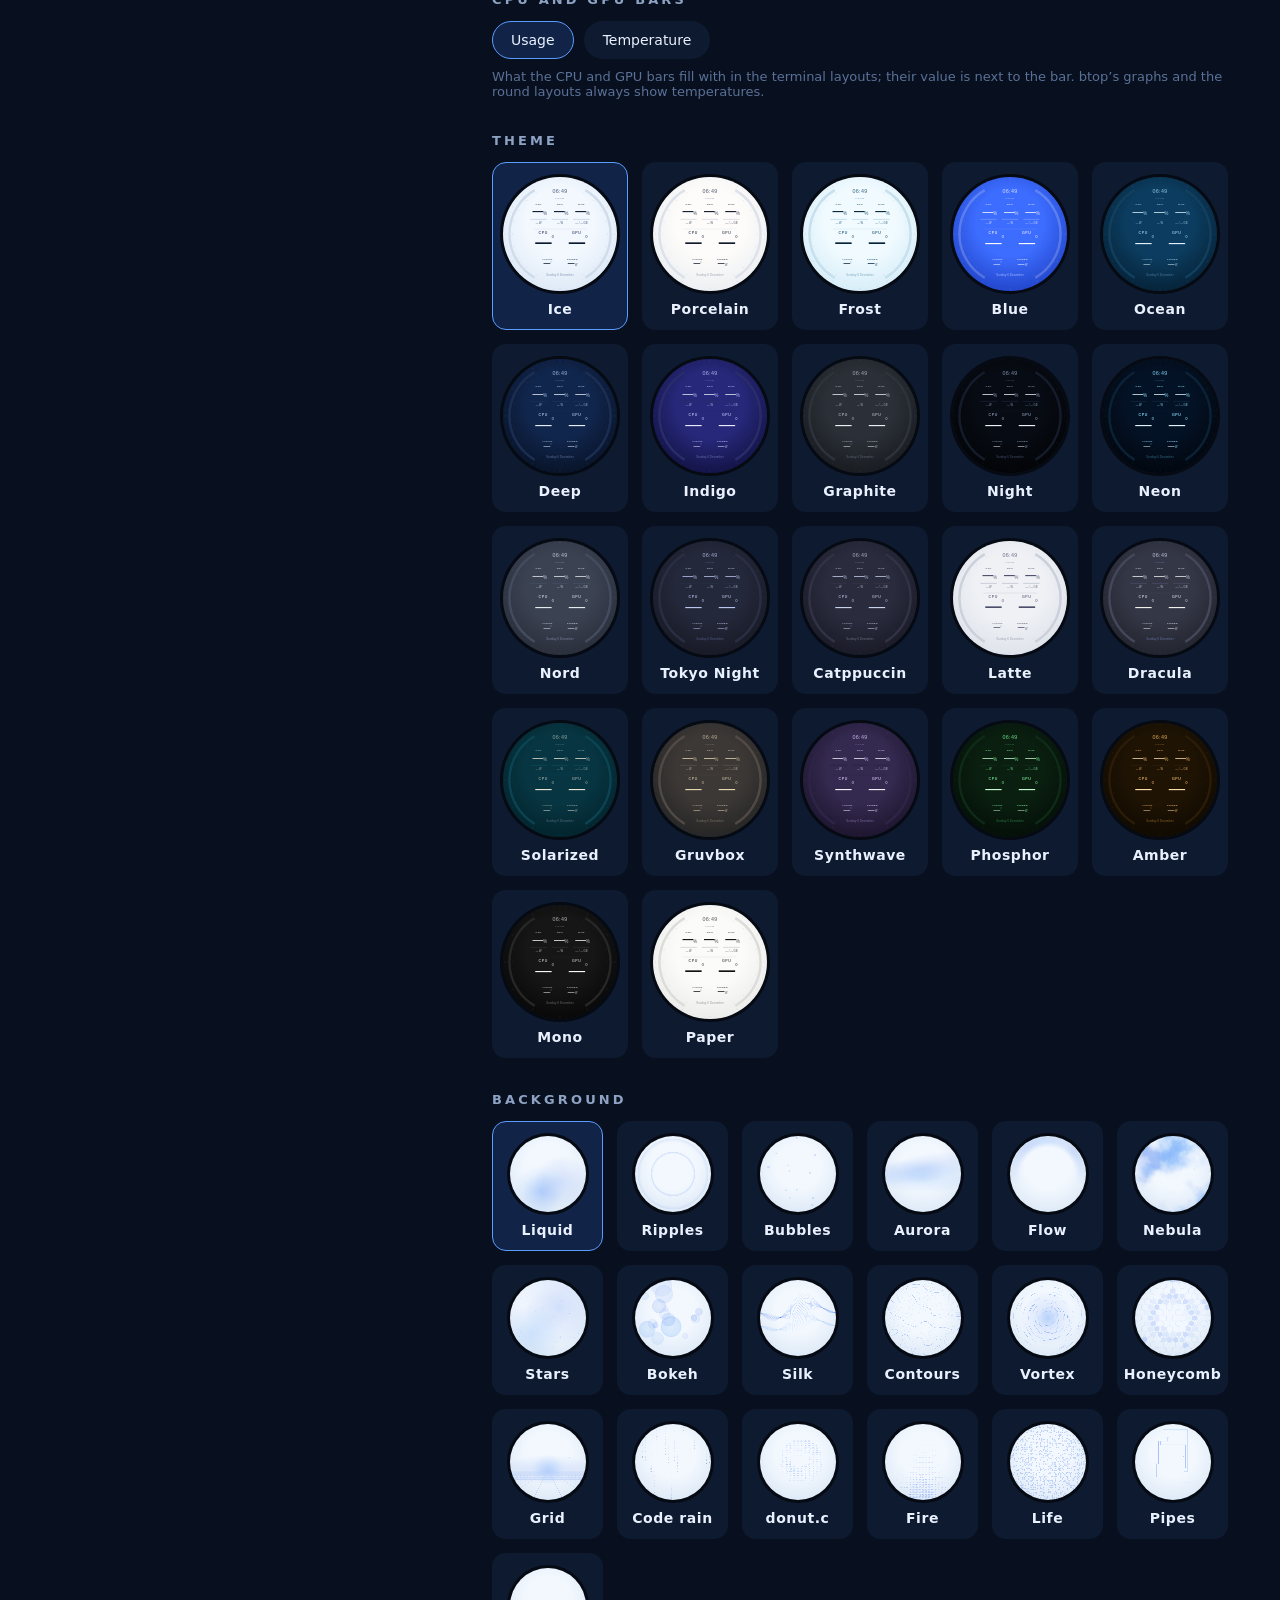
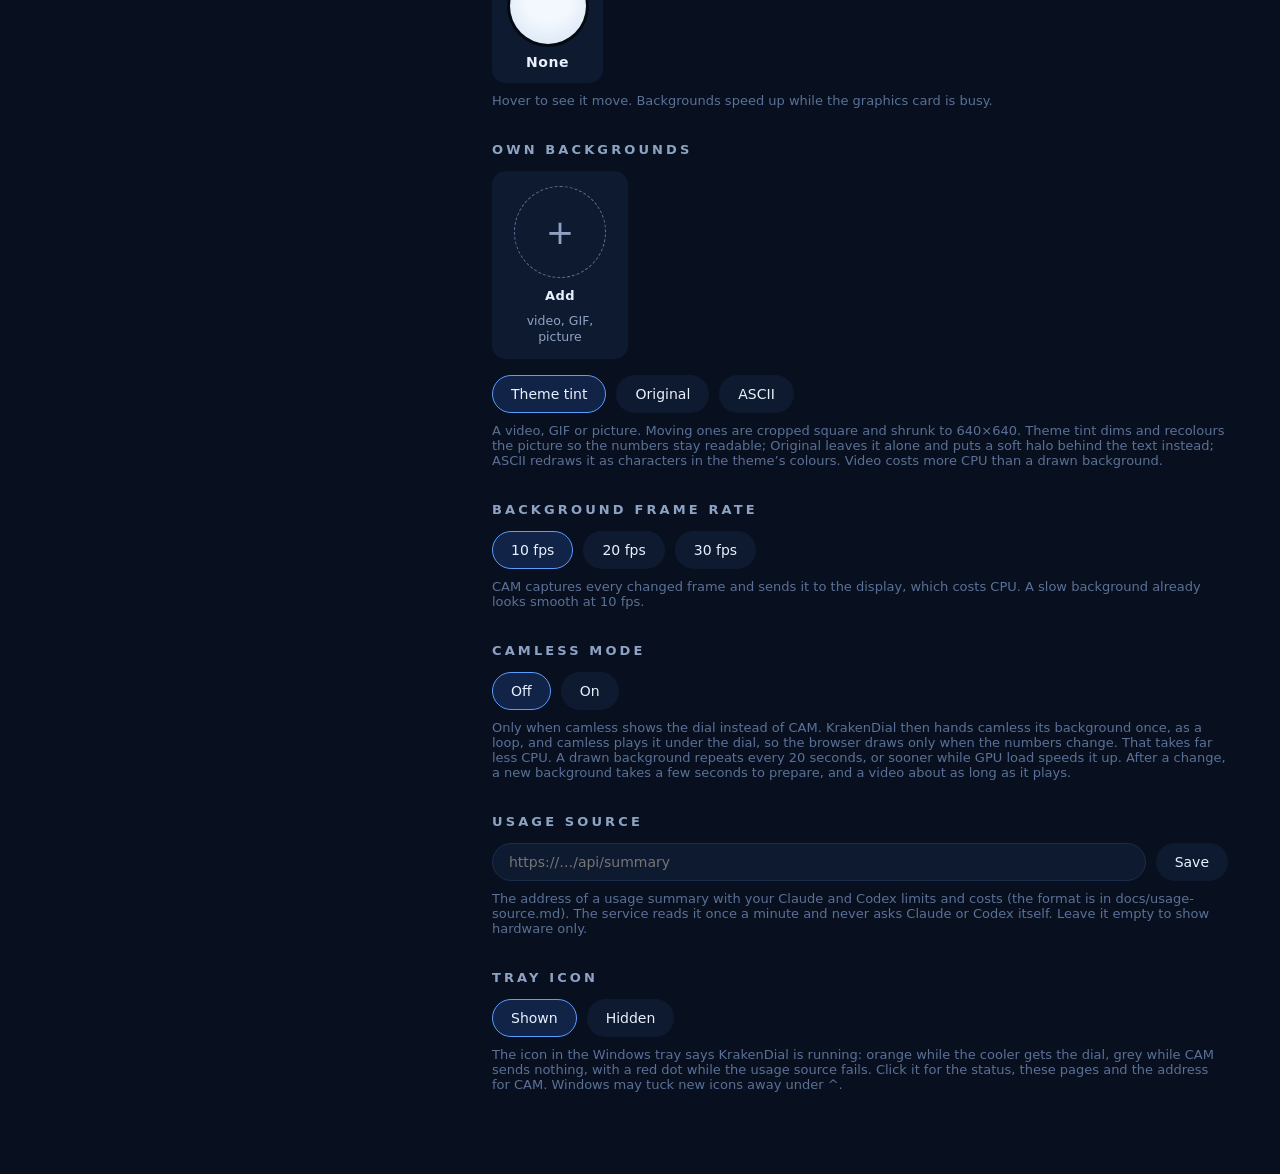
==== commit d64e1bfa: "Camless mode: hand the background to camless as a loop (#7) * Camless mode: hand the background to c" ====
--- a/web/config.html
+++ b/web/config.html
@@ -115,6 +115,8 @@
       <div class="hint" id="media-hint" data-t="cfg.mediaHint"></div></section>
     <section><h2 data-t="cfg.fps"></h2><div class="chips" id="fps"></div>
       <div class="hint" data-t="cfg.fpsHint"></div></section>
+    <section><h2 data-t="cfg.camless"></h2><div class="chips" id="camless"></div>
+      <div class="hint" data-t="cfg.camlessHint"></div></section>
     <section><h2 data-t="cfg.source"></h2>
       <form class="row" id="usage-form"><input class="field" id="usage" type="url" placeholder="https://…/api/summary" spellcheck="false" autocomplete="off">
         <button class="chip" data-t="cfg.sourceSave"></button></form>
@@ -128,8 +130,6 @@
       <div class="hint" data-t="cfg.costHint"></div></section>
     <section><h2 data-t="cfg.tray"></h2><div class="chips" id="tray"></div>
       <div class="hint" data-t="cfg.trayHint"></div></section>
-    <section><h2 data-t="cfg.update"></h2><div class="chips" id="update"></div>
-      <div class="hint" id="update-hint"></div></section>
   </div>
 </main>
 <script src="bg.js"></script>
@@ -144,11 +144,12 @@
   const BARS = [["load", "cfg.barsLoad"], ["temp", "cfg.barsTemp"]];
   const LOOKS = [["plain", "cfg.lookPlain"], ["raw", "cfg.lookRaw"], ["ascii", "cfg.lookAscii"]];
   const TRAY = [[true, "cfg.trayOn"], [false, "cfg.trayOff"]];
+  const CAMLESS = [[false, "cfg.camlessOff"], [true, "cfg.camlessOn"]];
   let state = { limits: {}, costs: null, interval: 60e3, config: null, hw: null };
   const ALL_LIMITS = K.LIMITS.map((def) => def.key);
   const cfg = () => ({
     layout: "cockpit", theme: "ice", bg: "liquid", fps: 10, units: "left", look: "plain", mascot: "kraken", cost: "last24h",
-    bars: "load", lang: "auto", usage: "", limits: ALL_LIMITS, tray: true, ...(state.config || {}),
+    bars: "load", lang: "auto", usage: "", limits: ALL_LIMITS, tray: true, camless: false, ...(state.config || {}),
   });
   const byId = (id) => document.getElementById(id);
 
@@ -230,6 +231,8 @@
     opts.look = LOOKS.map(([key, label]) => ({ key, b: chip(looks, t(label), () => save({ look: key })) }));
     const fps = host("fps");
     opts.fps = FPS.map(([key, label]) => ({ key, b: chip(fps, label, () => save({ fps: key })) }));
+    const camless = host("camless");
+    opts.camless = CAMLESS.map(([key, label]) => ({ key, b: chip(camless, t(label), () => save({ camless: key })) }));
     const costs = host("costs");
     opts.cost = K.COSTS.map((co) => ({ key: co.id, b: chip(costs, co.name, () => save({ cost: co.id })) }));
     const tray = host("tray");
@@ -486,45 +489,6 @@
     const machines = byId("s-machines");
     machines.textContent = off.length ? t("cfg.machinesOffline", { names: off.map((m) => m.name).join(", ") }) : t("cfg.machinesOnline", { n: ms.length });
     machines.className = off.length ? "bad" : "";
-    renderUpdate();
-  }
-
-  // ---------- updates ----------
-
-  // What the last check found, and a button for the next step: check, or update.
-  function renderUpdate() {
-    const u = state.update || {}, box = byId("update"), hint = byId("update-hint");
-    const key = `${u.busy}|${u.available}|${u.latest}|${I.lang}`;
-    if (box.dataset.key !== key) {
-      box.dataset.key = key;
-      box.replaceChildren();
-      if (u.available && !u.busy) chip(box, t("cfg.updateInstall", { v: u.latest }), () => updateDo("install"));
-      else if (!u.busy) chip(box, t("cfg.updateCheck"), () => updateDo("check"));
-    }
-    if (hint.dataset.failed) return;
-    const bad = !!(u.error && !u.busy);
-    let text;
-    if (u.busy) text = t(`cfg.update_${u.busy}`, { v: u.latest });
-    else if (bad) text = t("cfg.updateFailed", { err: u.error });
-    else if (u.available) text = t("cfg.updateAvailable", { v: u.latest });
-    else text = [t("cfg.updateVersion", { v: state.version || "?" }), u.latest ? t("cfg.updateLatest") : "", t("cfg.updateWhen")].filter(Boolean).join(" ");
-    hint.textContent = text;
-    hint.classList.toggle("bad", bad);
-  }
-
-  async function updateDo(what) {
-    const hint = byId("update-hint");
-    try {
-      const r = await fetch(`/api/update/${what}`, { method: "POST" });
-      if (!r.ok) throw new Error(await r.text());
-      delete hint.dataset.failed;
-    } catch (e) {
-      // shown until the next click, over what the service says
-      hint.dataset.failed = "1";
-      hint.textContent = e.message;
-      hint.classList.add("bad");
-    }
-    poll();
   }
 
   let serviceBuild = null;
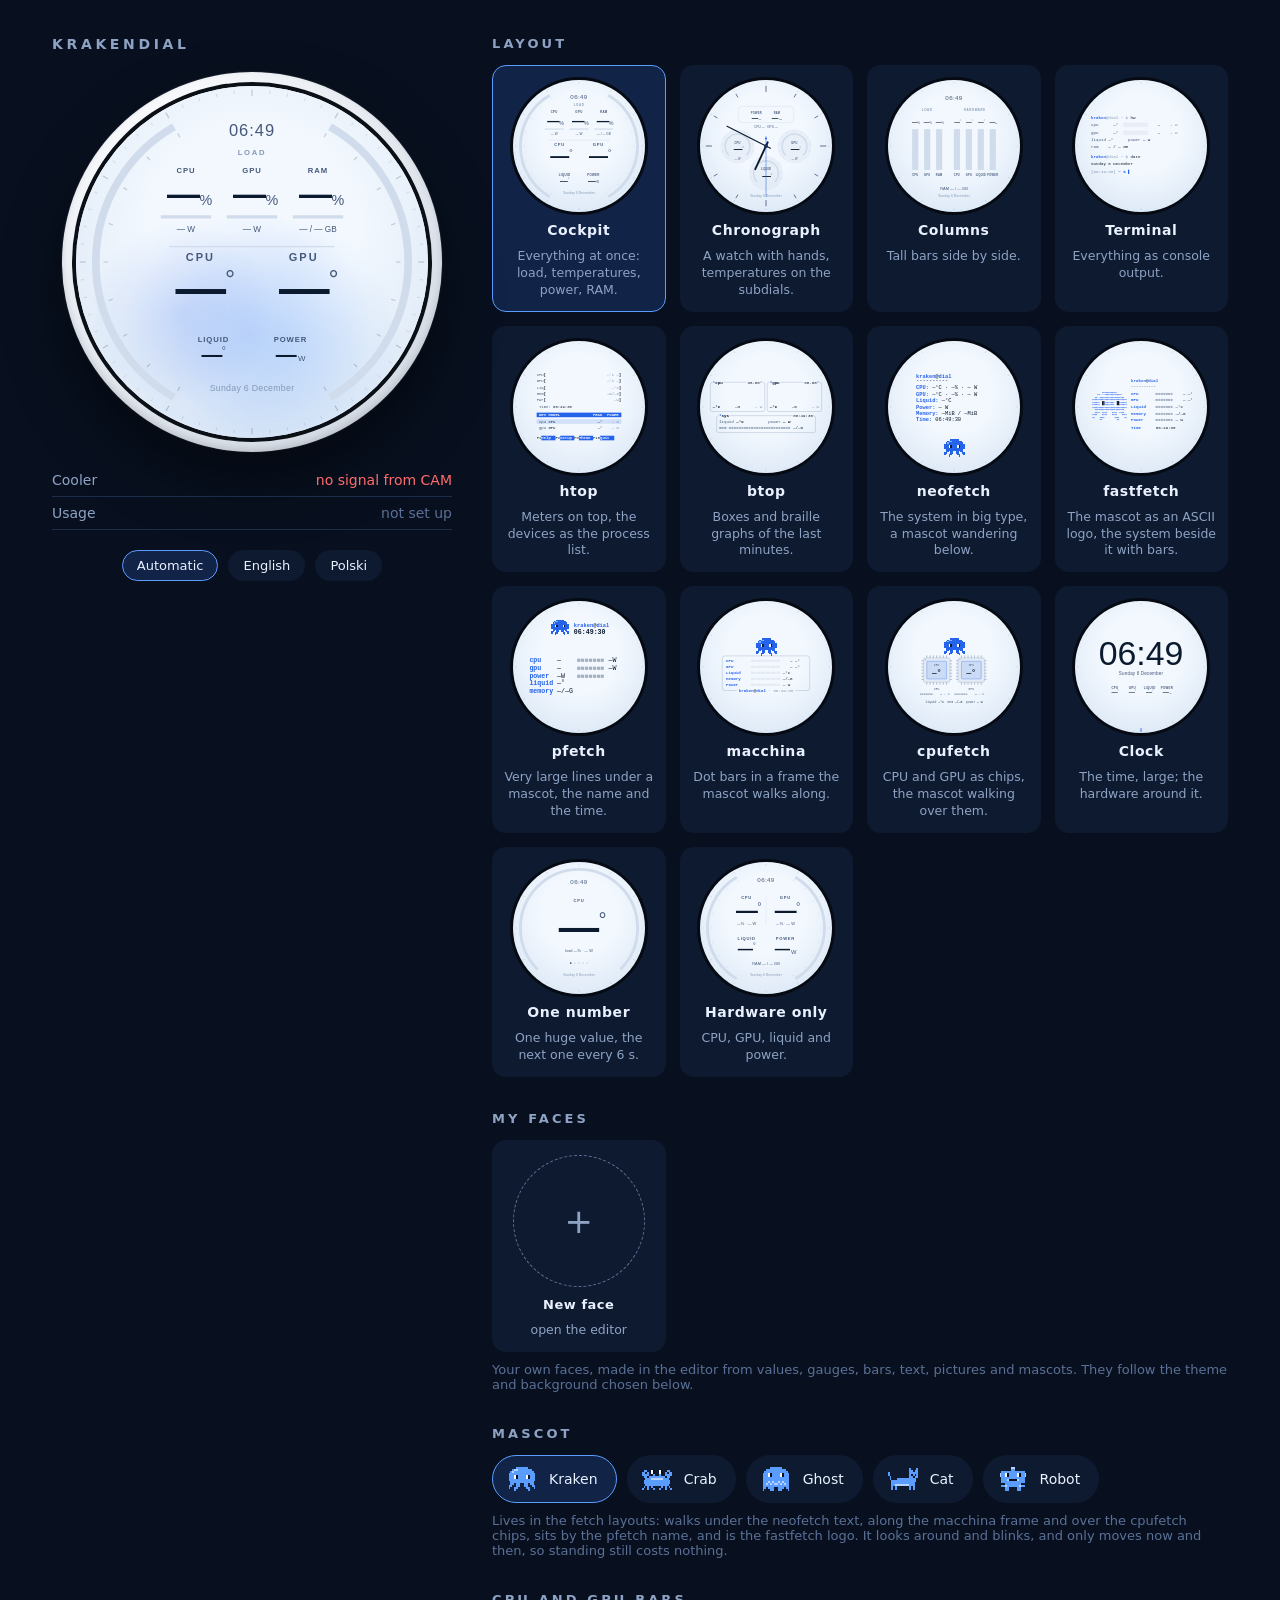
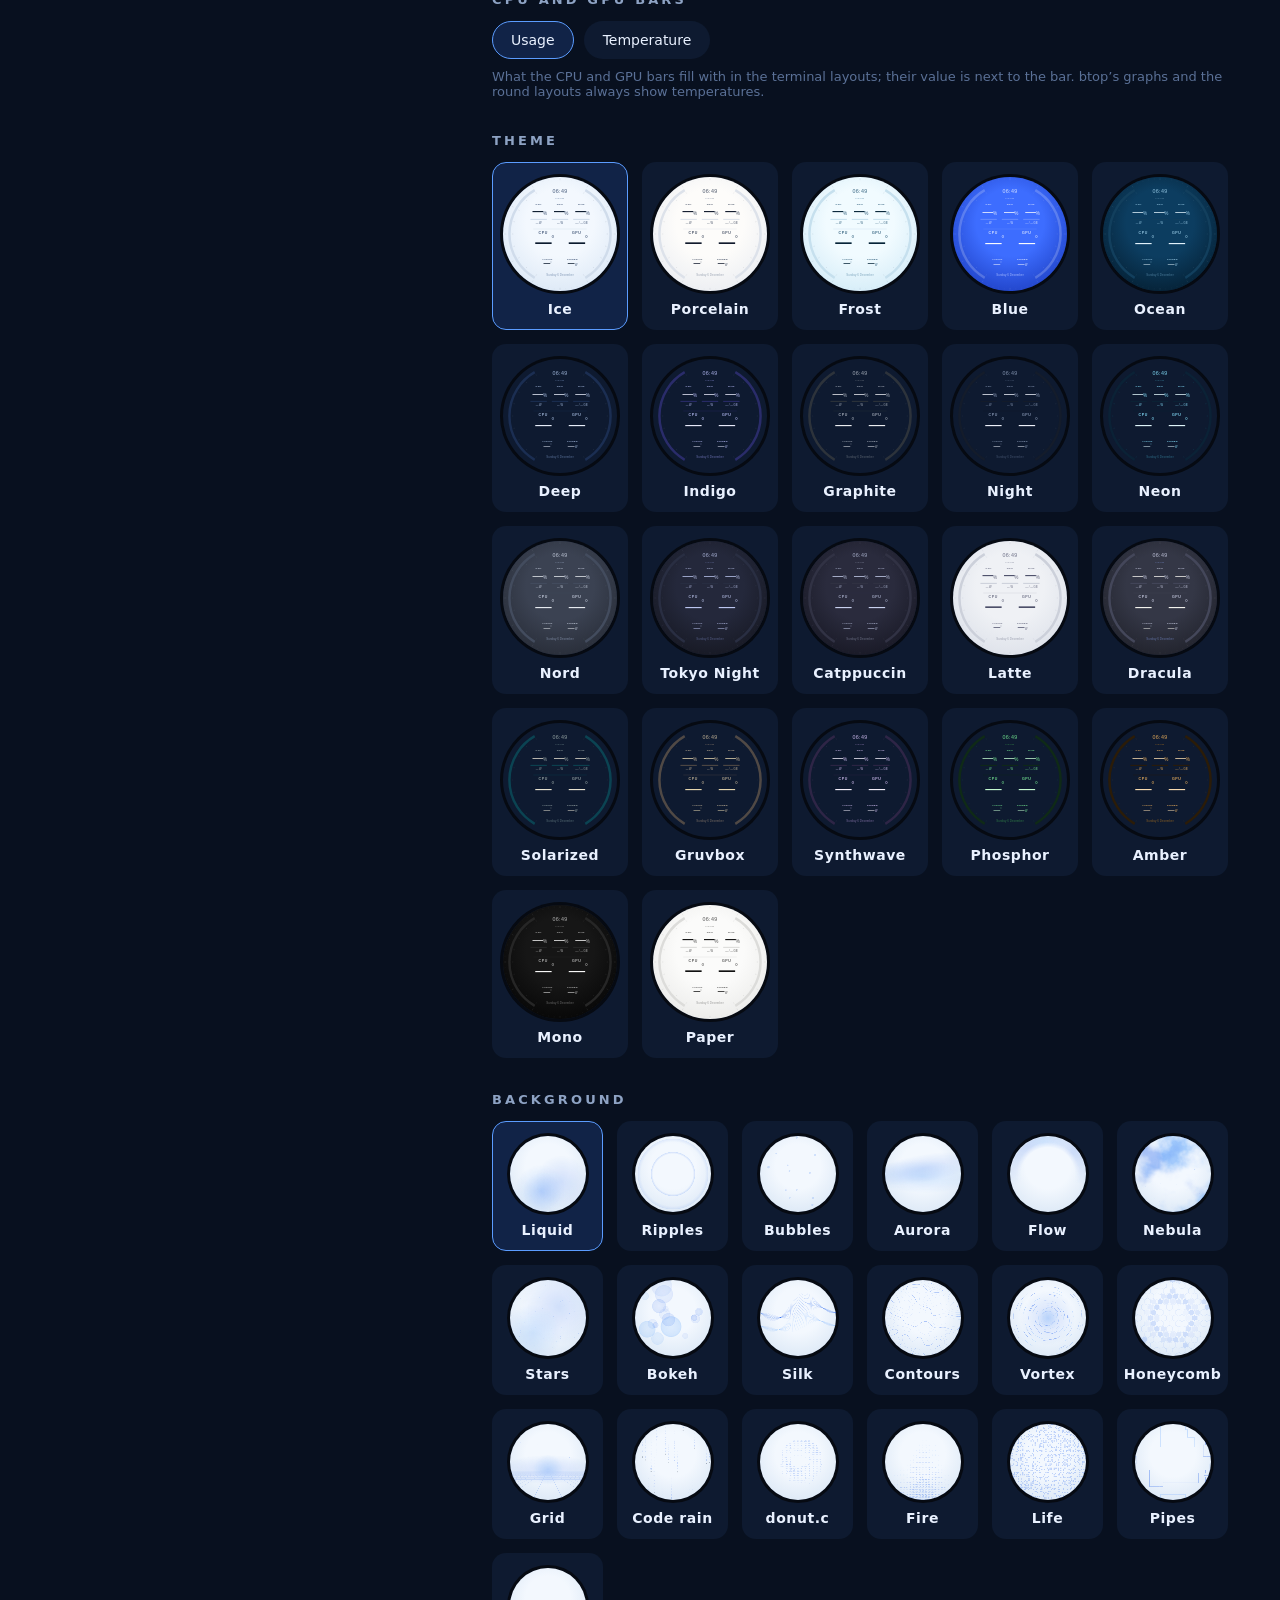
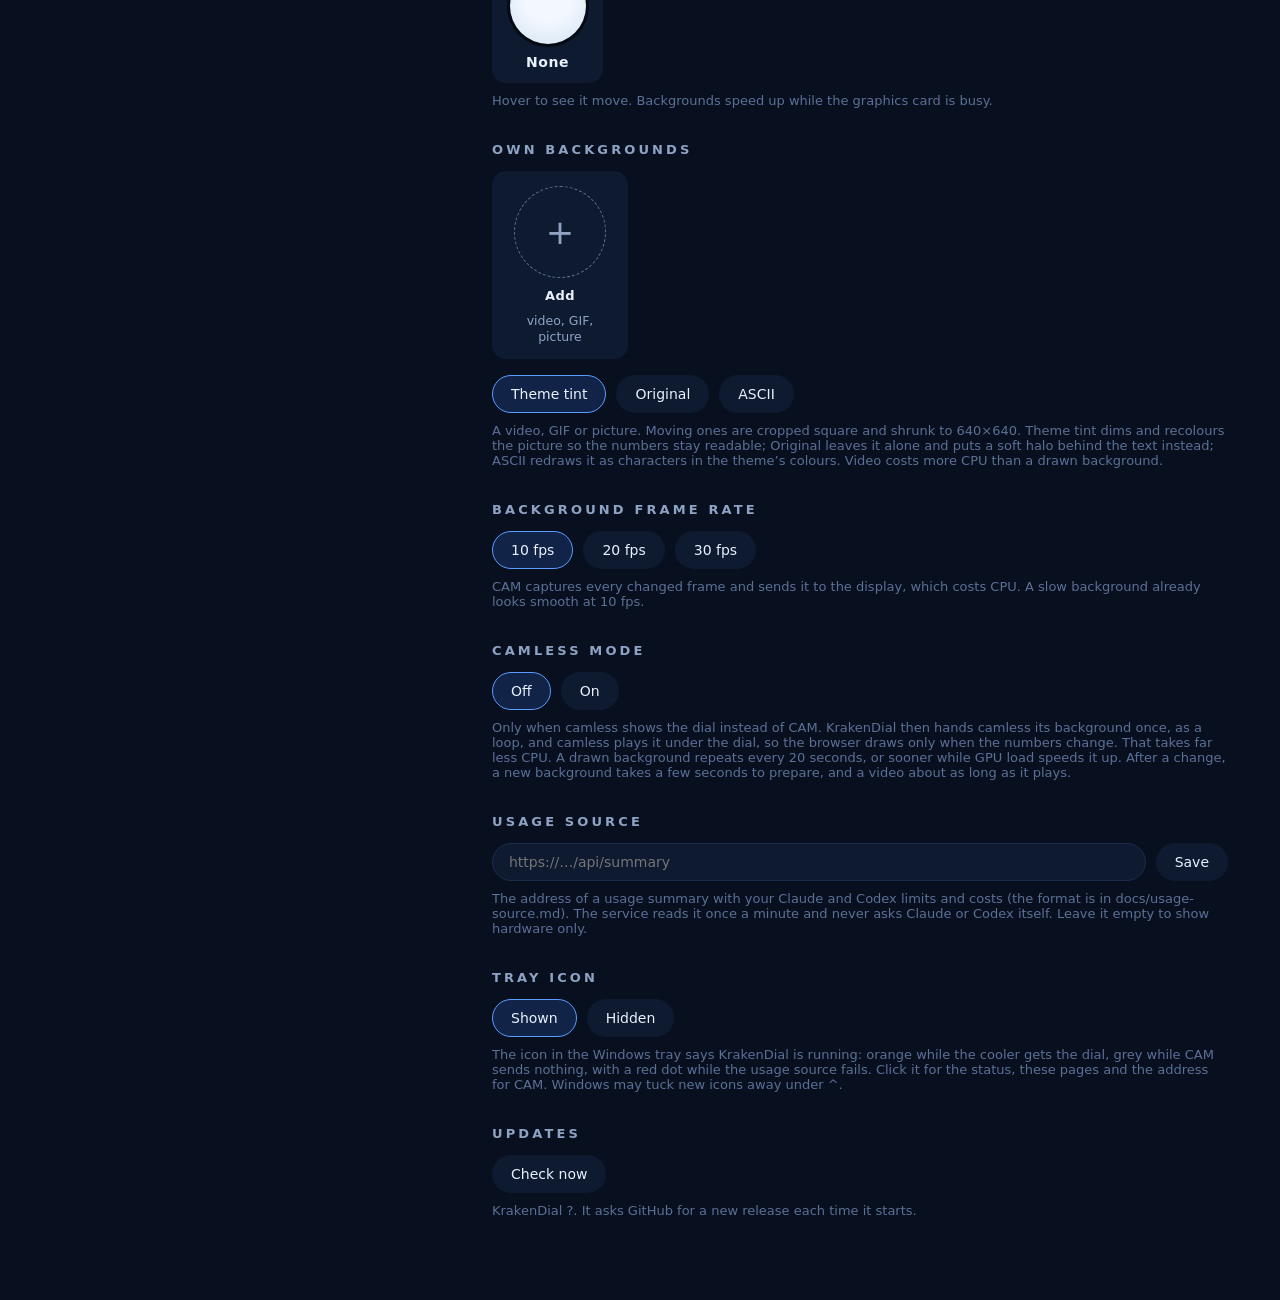
==== commit 0bf895ad: "Updates from the settings page (#8) KrakenDial asks GitHub for the latest release once at start, and" ====
--- a/web/config.html
+++ b/web/config.html
@@ -130,6 +130,8 @@
       <div class="hint" data-t="cfg.costHint"></div></section>
     <section><h2 data-t="cfg.tray"></h2><div class="chips" id="tray"></div>
       <div class="hint" data-t="cfg.trayHint"></div></section>
+    <section><h2 data-t="cfg.update"></h2><div class="chips" id="update"></div>
+      <div class="hint" id="update-hint"></div></section>
   </div>
 </main>
 <script src="bg.js"></script>
@@ -489,6 +491,45 @@
     const machines = byId("s-machines");
     machines.textContent = off.length ? t("cfg.machinesOffline", { names: off.map((m) => m.name).join(", ") }) : t("cfg.machinesOnline", { n: ms.length });
     machines.className = off.length ? "bad" : "";
+    renderUpdate();
+  }
+
+  // ---------- updates ----------
+
+  // What the last check found, and a button for the next step: check, or update.
+  function renderUpdate() {
+    const u = state.update || {}, box = byId("update"), hint = byId("update-hint");
+    const key = `${u.busy}|${u.available}|${u.latest}|${I.lang}`;
+    if (box.dataset.key !== key) {
+      box.dataset.key = key;
+      box.replaceChildren();
+      if (u.available && !u.busy) chip(box, t("cfg.updateInstall", { v: u.latest }), () => updateDo("install"));
+      else if (!u.busy) chip(box, t("cfg.updateCheck"), () => updateDo("check"));
+    }
+    if (hint.dataset.failed) return;
+    const bad = !!(u.error && !u.busy);
+    let text;
+    if (u.busy) text = t(`cfg.update_${u.busy}`, { v: u.latest });
+    else if (bad) text = t("cfg.updateFailed", { err: u.error });
+    else if (u.available) text = t("cfg.updateAvailable", { v: u.latest });
+    else text = [t("cfg.updateVersion", { v: state.version || "?" }), u.latest ? t("cfg.updateLatest") : "", t("cfg.updateWhen")].filter(Boolean).join(" ");
+    hint.textContent = text;
+    hint.classList.toggle("bad", bad);
+  }
+
+  async function updateDo(what) {
+    const hint = byId("update-hint");
+    try {
+      const r = await fetch(`/api/update/${what}`, { method: "POST" });
+      if (!r.ok) throw new Error(await r.text());
+      delete hint.dataset.failed;
+    } catch (e) {
+      // shown until the next click, over what the service says
+      hint.dataset.failed = "1";
+      hint.textContent = e.message;
+      hint.classList.add("bad");
+    }
+    poll();
   }
 
   let serviceBuild = null;
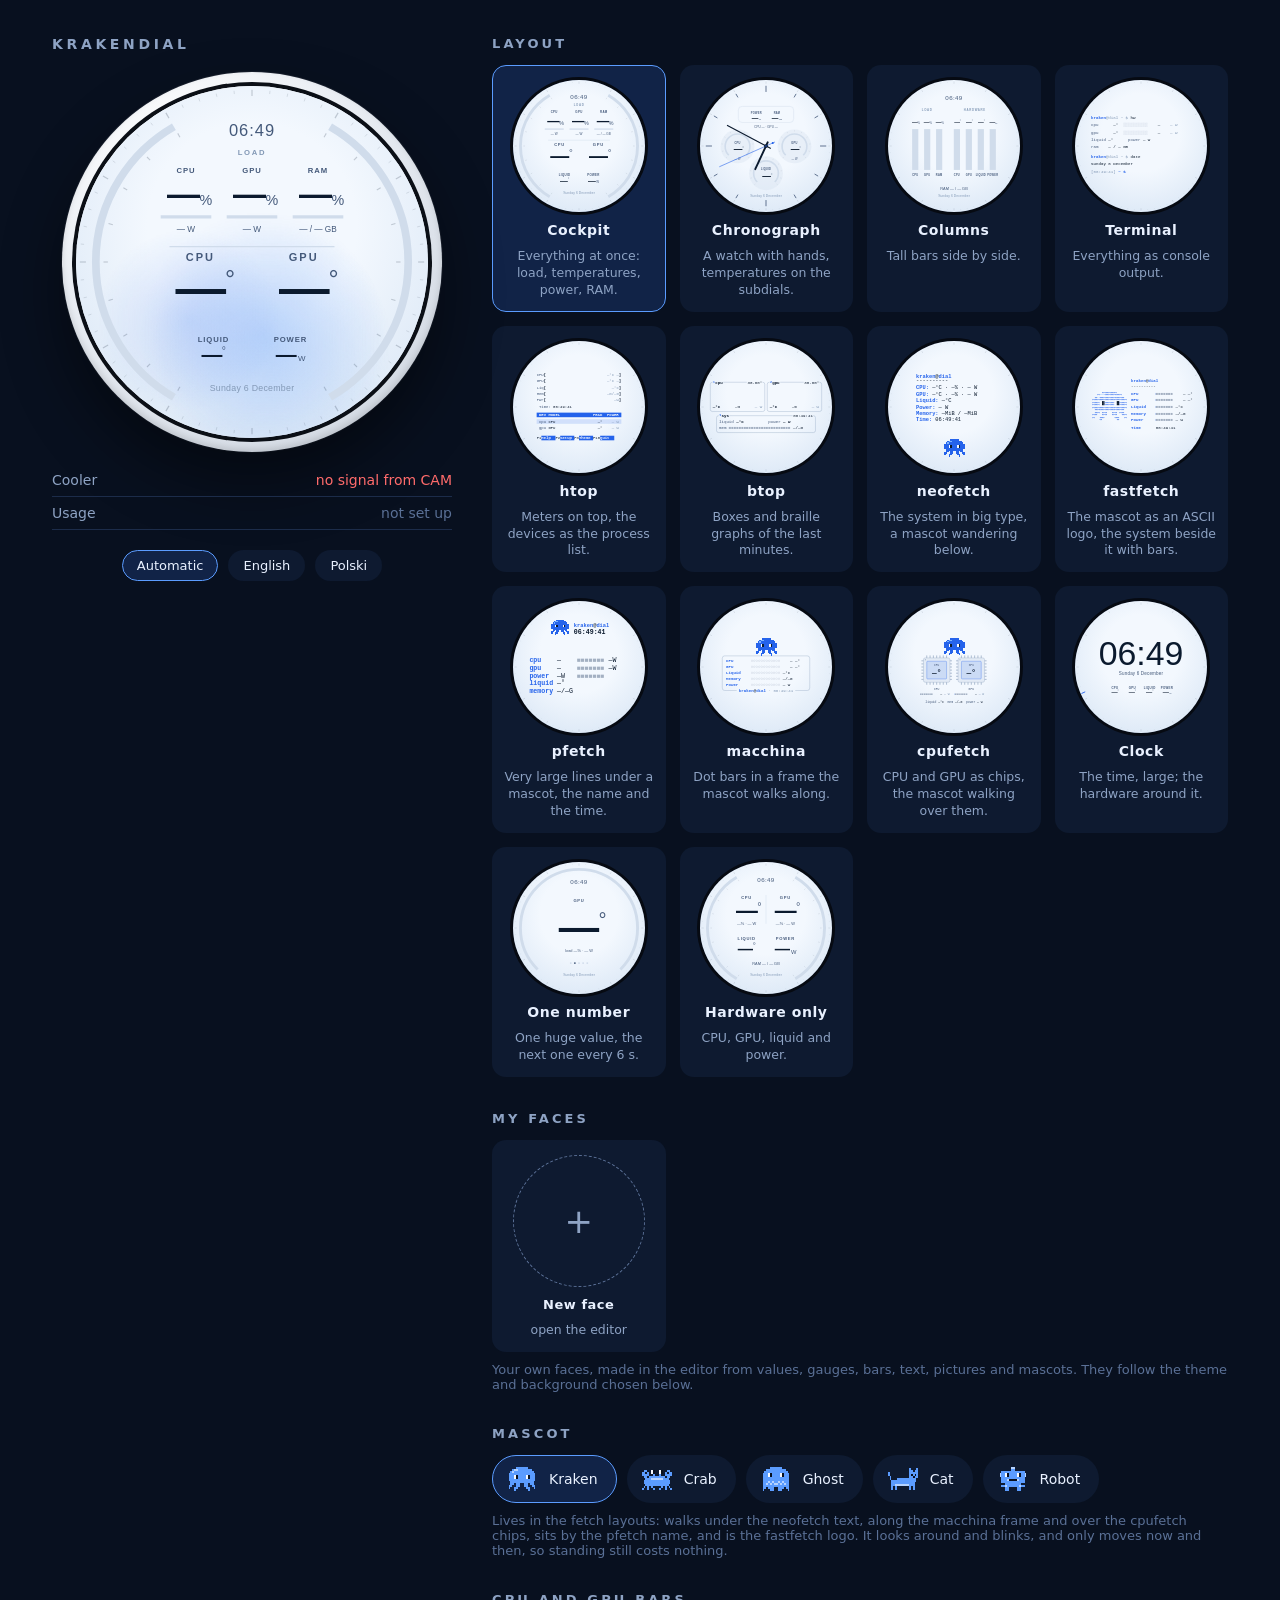
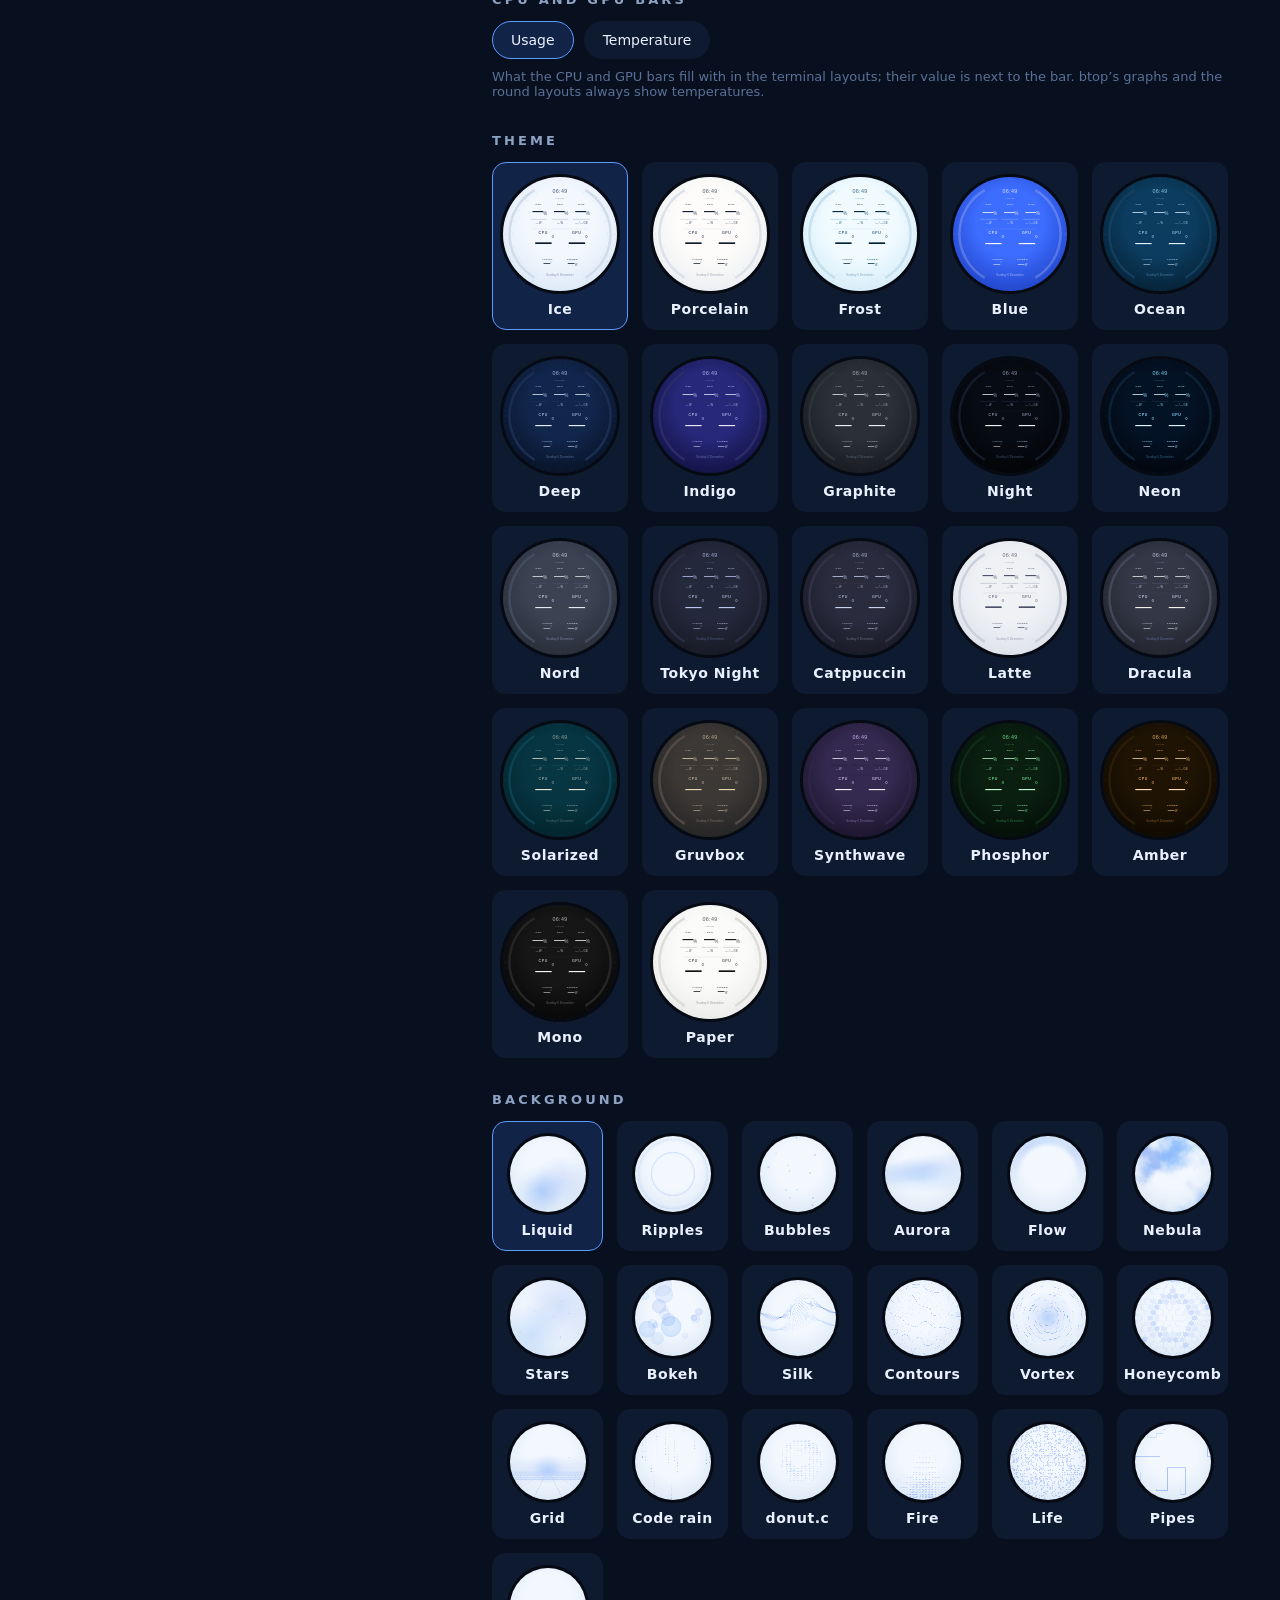
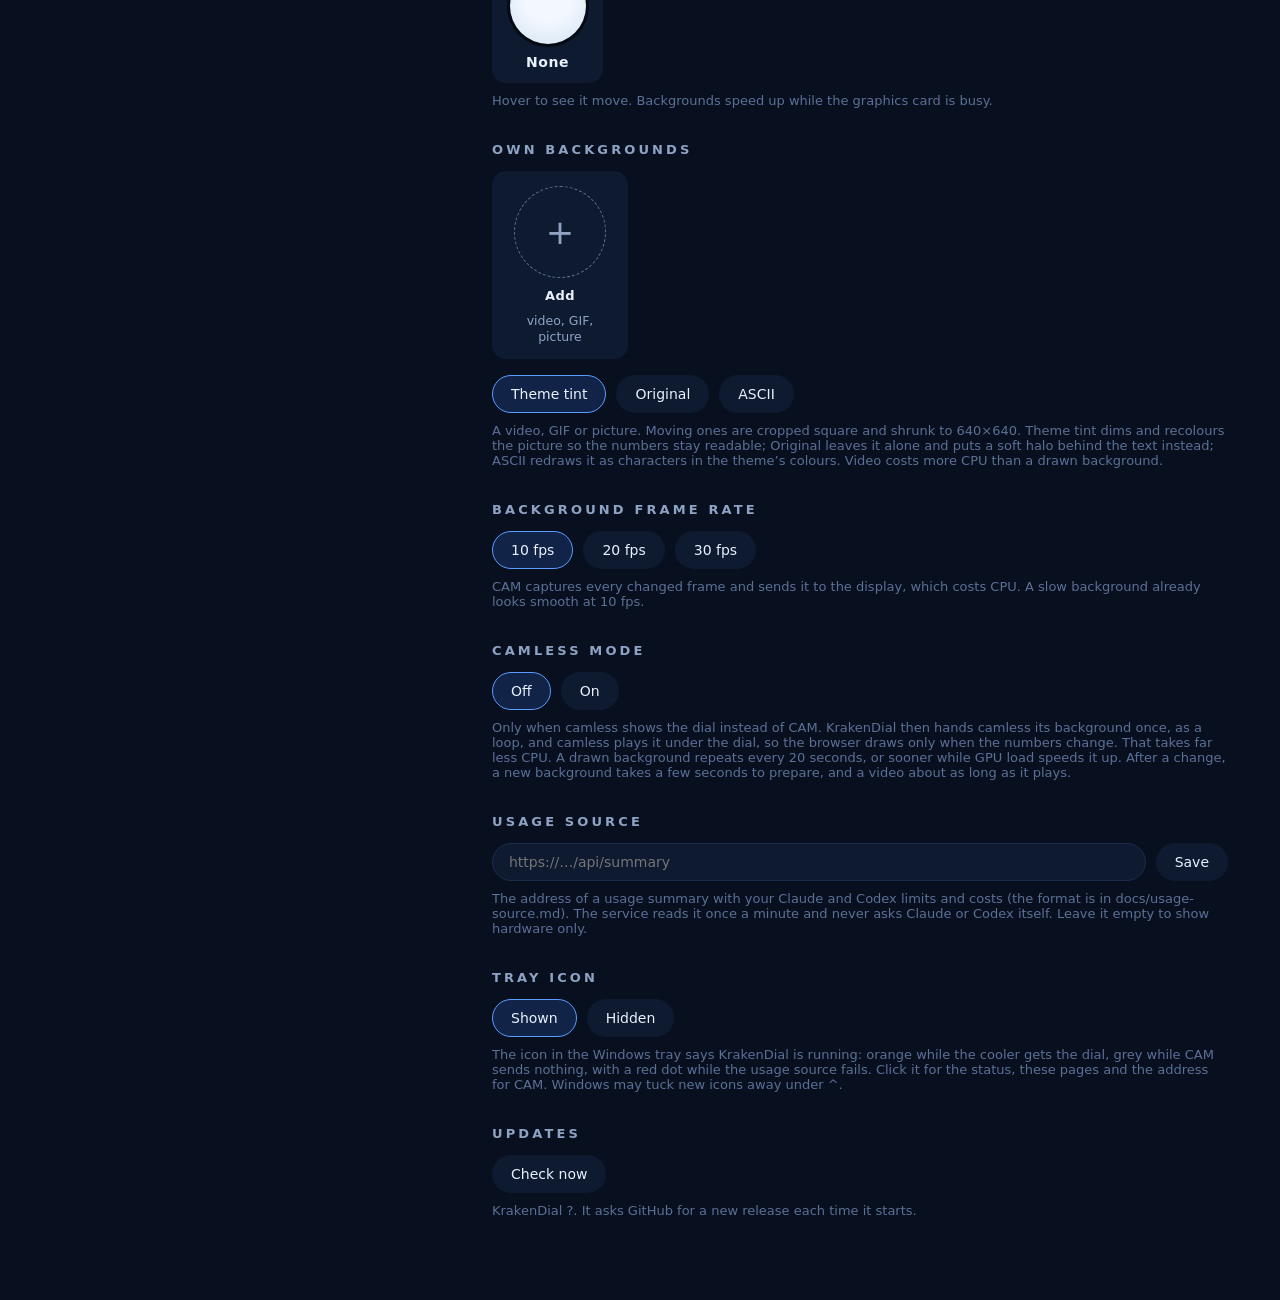
==== commit e0d598f5: "Draw the dial for smaller Kraken screens Krakens have 640, 320 (Z3) or 240 px (Kraken 2023) screens." ====
--- a/web/config.html
+++ b/web/config.html
@@ -96,11 +96,13 @@
       <div><span data-t="cfg.cooler"></span> <b id="s-lcd">…</b></div>
       <div><span data-t="cfg.usage"></span> <b id="s-usage">…</b></div>
       <div id="s-machines-row" hidden><span data-t="cfg.machines"></span> <b id="s-machines">…</b></div>
+      <div id="s-screen-row" hidden><span data-t="cfg.screen"></span> <b id="s-screen">…</b></div>
     </div>
     <div class="chips langs" id="langs"></div>
   </aside>
   <div>
-    <section><h2 data-t="cfg.layout"></h2><div class="grid layouts" id="layouts"></div></section>
+    <section><h2 data-t="cfg.layout"></h2><div class="grid layouts" id="layouts"></div>
+      <div class="hint" id="layout-hint" hidden></div></section>
     <section><h2 data-t="cfg.faces"></h2><div class="grid layouts faces" id="faces"></div>
       <div class="hint" data-t="cfg.facesHint"></div></section>
     <section><h2 data-t="cfg.mascot"></h2><div class="chips" id="mascots"></div>
@@ -154,8 +156,16 @@
     bars: "load", lang: "auto", usage: "", limits: ALL_LIMITS, tray: true, camless: false, ...(state.config || {}),
   });
   const byId = (id) => document.getElementById(id);
-
-  const preview = K.create(byId("preview"), cfg());
+  // The Kraken's screen, as the LCD page last reported it; screen=240 previews another size.
+  // Everything here is drawn for it.
+  const forcedScreen = Number(new URLSearchParams(location.search).get("screen")) || 0;
+  const screen = () => (forcedScreen ? { w: forcedScreen, h: forcedScreen } : (state.config && state.config.screen) || null);
+  const screenPx = () => {
+    const s = screen();
+    return s ? Math.min(s.w, s.h) : 0;
+  };
+
+  const preview = K.create(byId("preview"), { ...cfg(), screen: screenPx() });
 
   function option(parent, cls, html, onPick) {
     const b = document.createElement("button");
@@ -421,7 +431,8 @@
     const c = cfg();
     const now = Date.now();
     const face = faceOf(c.layout);
-    const key = `${c.layout}|${c.theme}|${c.bg}|${c.units}|${c.look}|${c.mascot}|${c.cost}|${c.bars}|${c.lang}|${c.limits}|${face ? JSON.stringify(face) : ""}`;
+    const px = screenPx();
+    const key = `${c.layout}|${c.theme}|${c.bg}|${c.units}|${c.look}|${c.mascot}|${c.cost}|${c.bars}|${c.lang}|${c.limits}|${px}|${face ? JSON.stringify(face) : ""}`;
     const minis = key !== minisKey || now - minisAt > 5e3;
     if (minis) {
       minisKey = key;
@@ -430,9 +441,9 @@
     const live = state.hw && state.hw.at && now - state.hw.at < 15e3;
     const data = { now, hw: live ? state.hw : K.emptyHw(), limits: state.limits, costs: state.costs, interval: state.interval, mode: live ? state.hw.mode : "work" };
 
-    preview.configure({ ...c, face });
+    preview.configure({ ...c, face, screen: px });
     preview.update(data);
-    const same = { units: c.units, mascot: c.mascot, cost: c.cost, bars: c.bars, limits: c.limits };
+    const same = { units: c.units, mascot: c.mascot, cost: c.cost, bars: c.bars, limits: c.limits, screen: px };
     if (minis) {
       for (const o of opts.layout || []) {
         o.dial.configure({ layout: o.key, theme: c.theme, bg: "none", ...same });
@@ -452,10 +463,9 @@
     for (const o of bgOpts.concat(mediaOpts)) {
       o.b.setAttribute("aria-pressed", String(o.key === c.bg));
       const look = o.key.startsWith("media:") ? c.look : "plain";
-      if (o.theme !== c.theme || o.look !== look) {
-        o.back = K.background(o.el, { theme: c.theme, bg: o.key, look });
-        o.theme = c.theme;
-        o.look = look;
+      if (o.theme !== c.theme || o.look !== look || o.screen !== px) {
+        o.back = K.background(o.el, { theme: c.theme, bg: o.key, look, screen: px });
+        [o.theme, o.look, o.screen] = [c.theme, look, px];
       }
     }
     for (const [setting, list] of Object.entries(opts)) for (const o of list) o.b.setAttribute("aria-pressed", String(o.key === c[setting]));
@@ -469,6 +479,10 @@
       const desc = hwOnly ? o.l.descHw : o.l.desc, small = o.b.querySelector("small");
       if (small.textContent !== desc) small.textContent = desc;
     }
+    // a smaller screen than the Elite's: what changes, and which layouts suffer most
+    const layoutHint = byId("layout-hint");
+    layoutHint.hidden = K.sizeOf(px) === "large";
+    if (!layoutHint.hidden) layoutHint.textContent = t("cfg.layoutSmall", { px, names: K.LAYOUTS.filter((l) => l.dense).map((l) => l.name).join(", ") });
     for (const s of document.querySelectorAll("section.sourced")) s.hidden = !c.usage;
     if (document.activeElement !== usageInput && usageInput.value !== c.usage) usageInput.value = c.usage;
 
@@ -491,6 +505,9 @@
     const machines = byId("s-machines");
     machines.textContent = off.length ? t("cfg.machinesOffline", { names: off.map((m) => m.name).join(", ") }) : t("cfg.machinesOnline", { n: ms.length });
     machines.className = off.length ? "bad" : "";
+    const sc = screen();
+    byId("s-screen-row").hidden = !sc;
+    if (sc) byId("s-screen").textContent = t("cfg.screenSize", sc);
     renderUpdate();
   }
 
--- a/web/dial.css
+++ b/web/dial.css
@@ -207,6 +207,22 @@
 .kd .rule { stroke: var(--track); stroke-width: 2; }
 .kd .dot { fill: var(--track); transition: fill 0.6s var(--ease); }
 .kd .dot.is-on { fill: var(--ink-2); }
+
+/* Smaller screens (see SIZES in dial.js). The built-in layouts are drawn in 640×640 units at any
+   size, so their small print grows to a floor: 17 units, 8.5 px, on a 320 px screen; 25 units,
+   about 9.5 px, on a 240 px one. Faces are drawn as they were made. */
+.kd .is-mid .t-meta, .kd .is-mid .t-head, .kd .is-mid .t-lbl-xs, .kd .is-mid .t-lbl-xxs,
+.kd .is-mid .t-sub-s, .kd .is-mid .t-sub-xs { font-size: 17px; }
+.kd .is-small .t-lbl, .kd .is-small .t-lbl-s, .kd .is-small .t-sub, .kd .is-small .t-meta, .kd .is-small .t-head,
+.kd .is-small .t-lbl-xs, .kd .is-small .t-lbl-xxs, .kd .is-small .t-sub-s, .kd .is-small .t-sub-xs, .kd .is-small .t-date { font-size: 25px; }
+.kd .is-small .t-clock { font-size: 36px; }
+.kd .is-small .t-lbl, .kd .is-small .t-lbl-s, .kd .is-small .t-lbl-xs { letter-spacing: 0.08em; }
+.kd .is-small .t-lbl-xxs { letter-spacing: 0.04em; }
+.kd .is-small .t-head { letter-spacing: 0.14em; }
+/* and the hairlines thicken, so they don't vanish */
+.kd .is-small .tick, .kd .is-small .rule, .kd .is-small .window { stroke-width: 3.5px; }
+.kd .is-small .notch path, .kd .is-small .pie-ring { stroke-width: 3.5px; }
+.kd .is-mid .notch path, .kd .is-mid .pie-ring { stroke-width: 2.5px; }
 
 /* ---------- gauges ---------- */
 
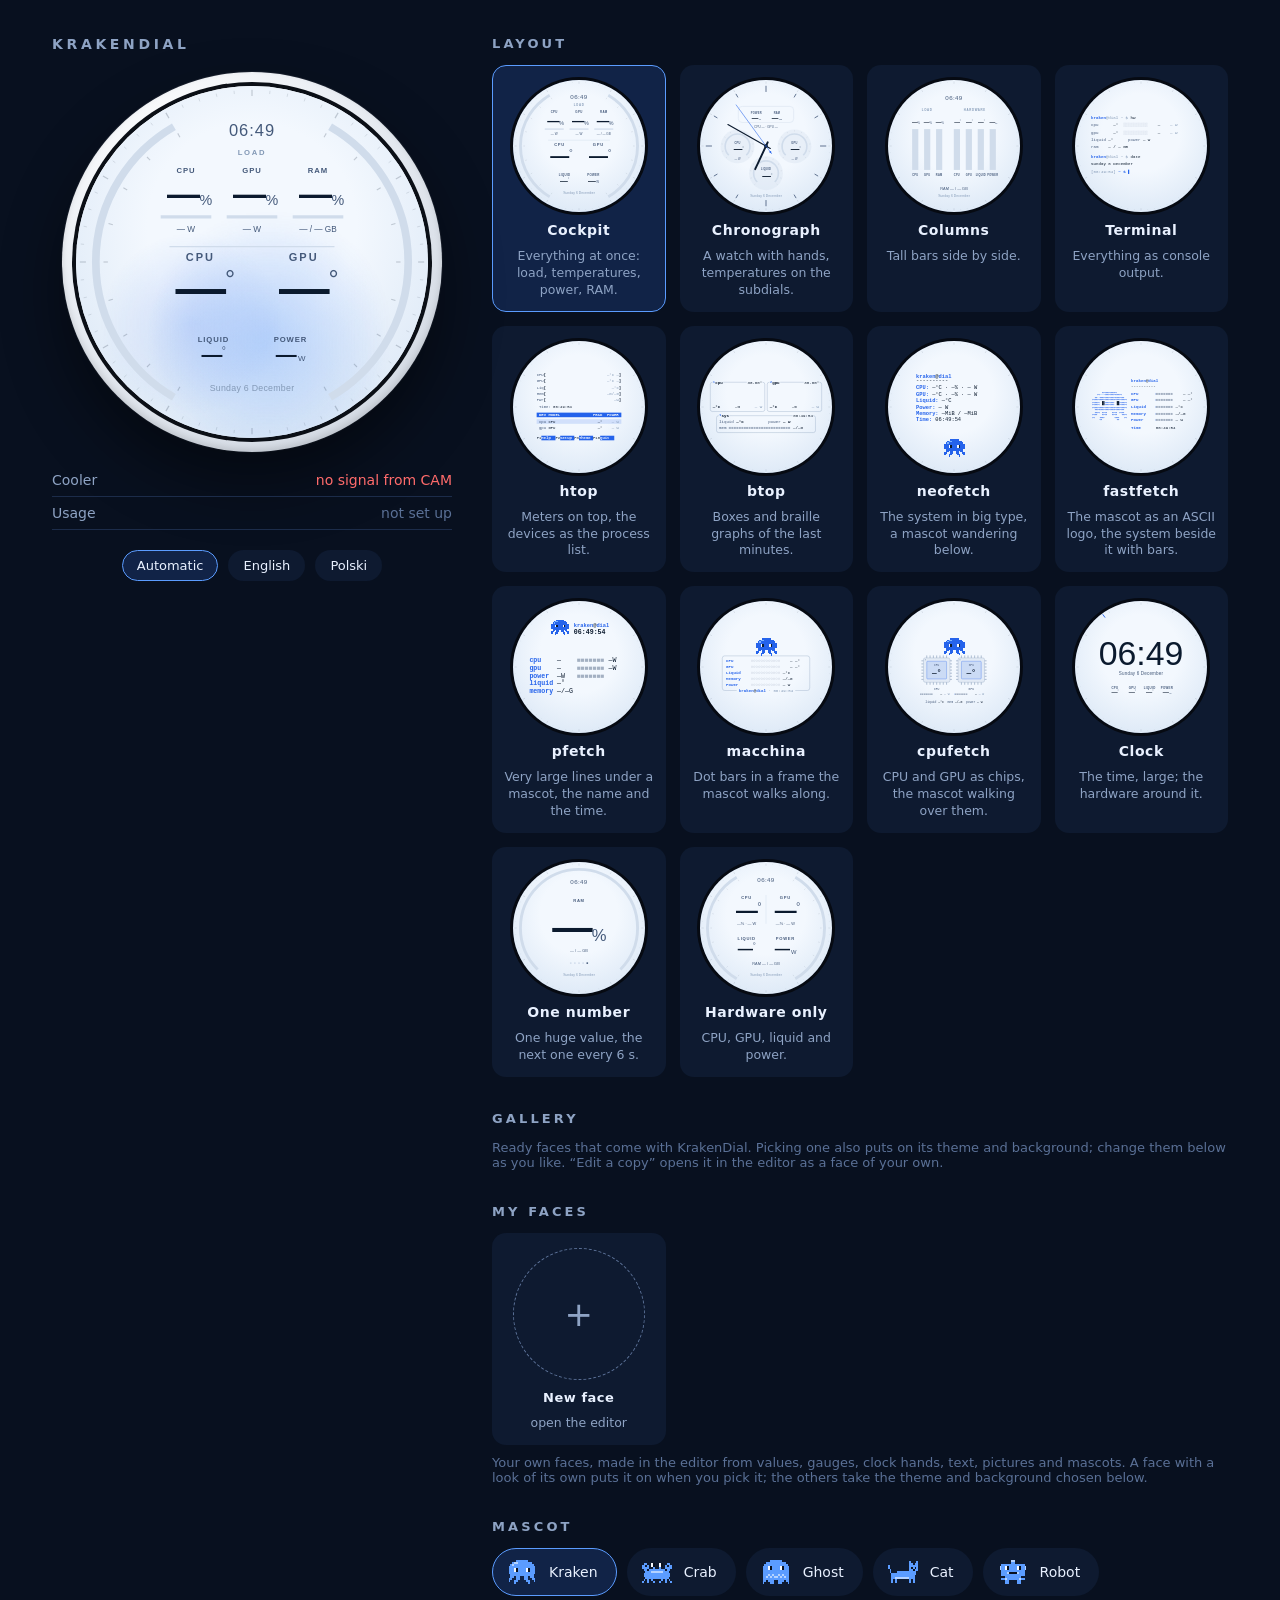
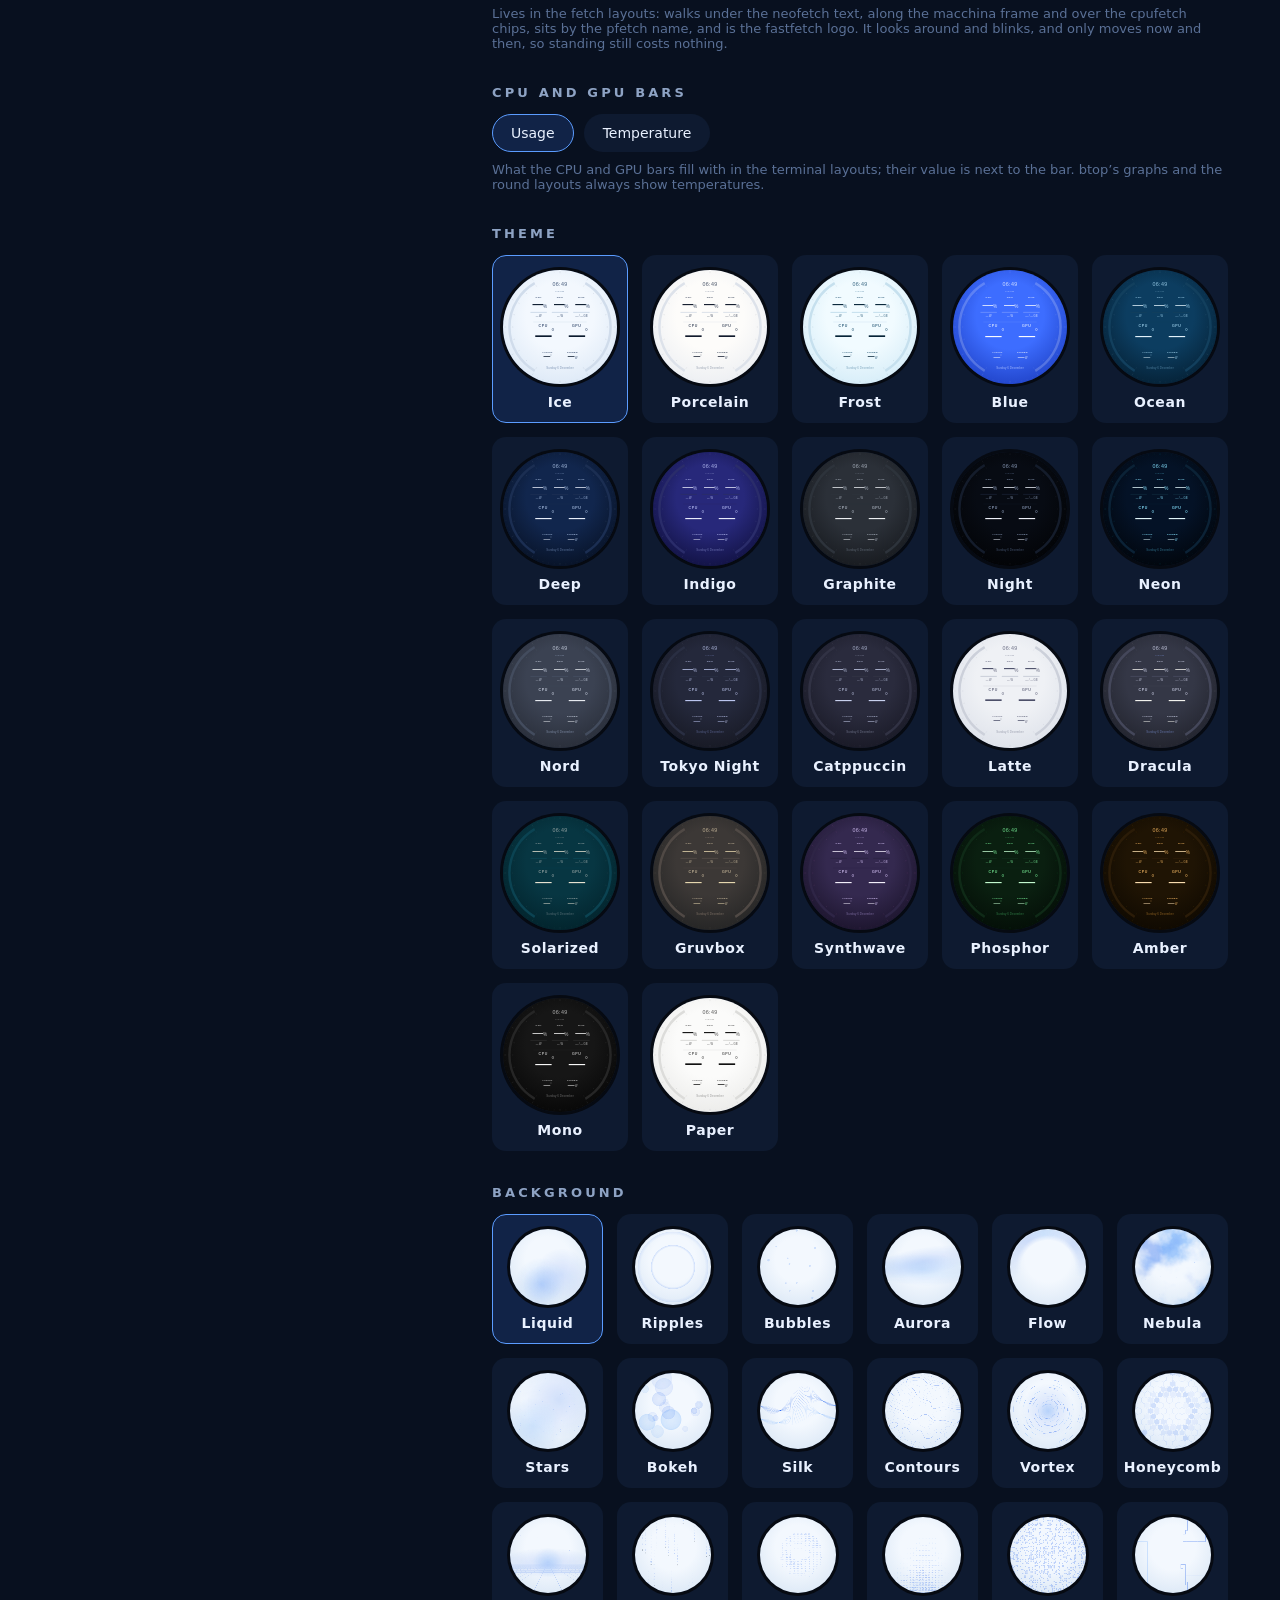
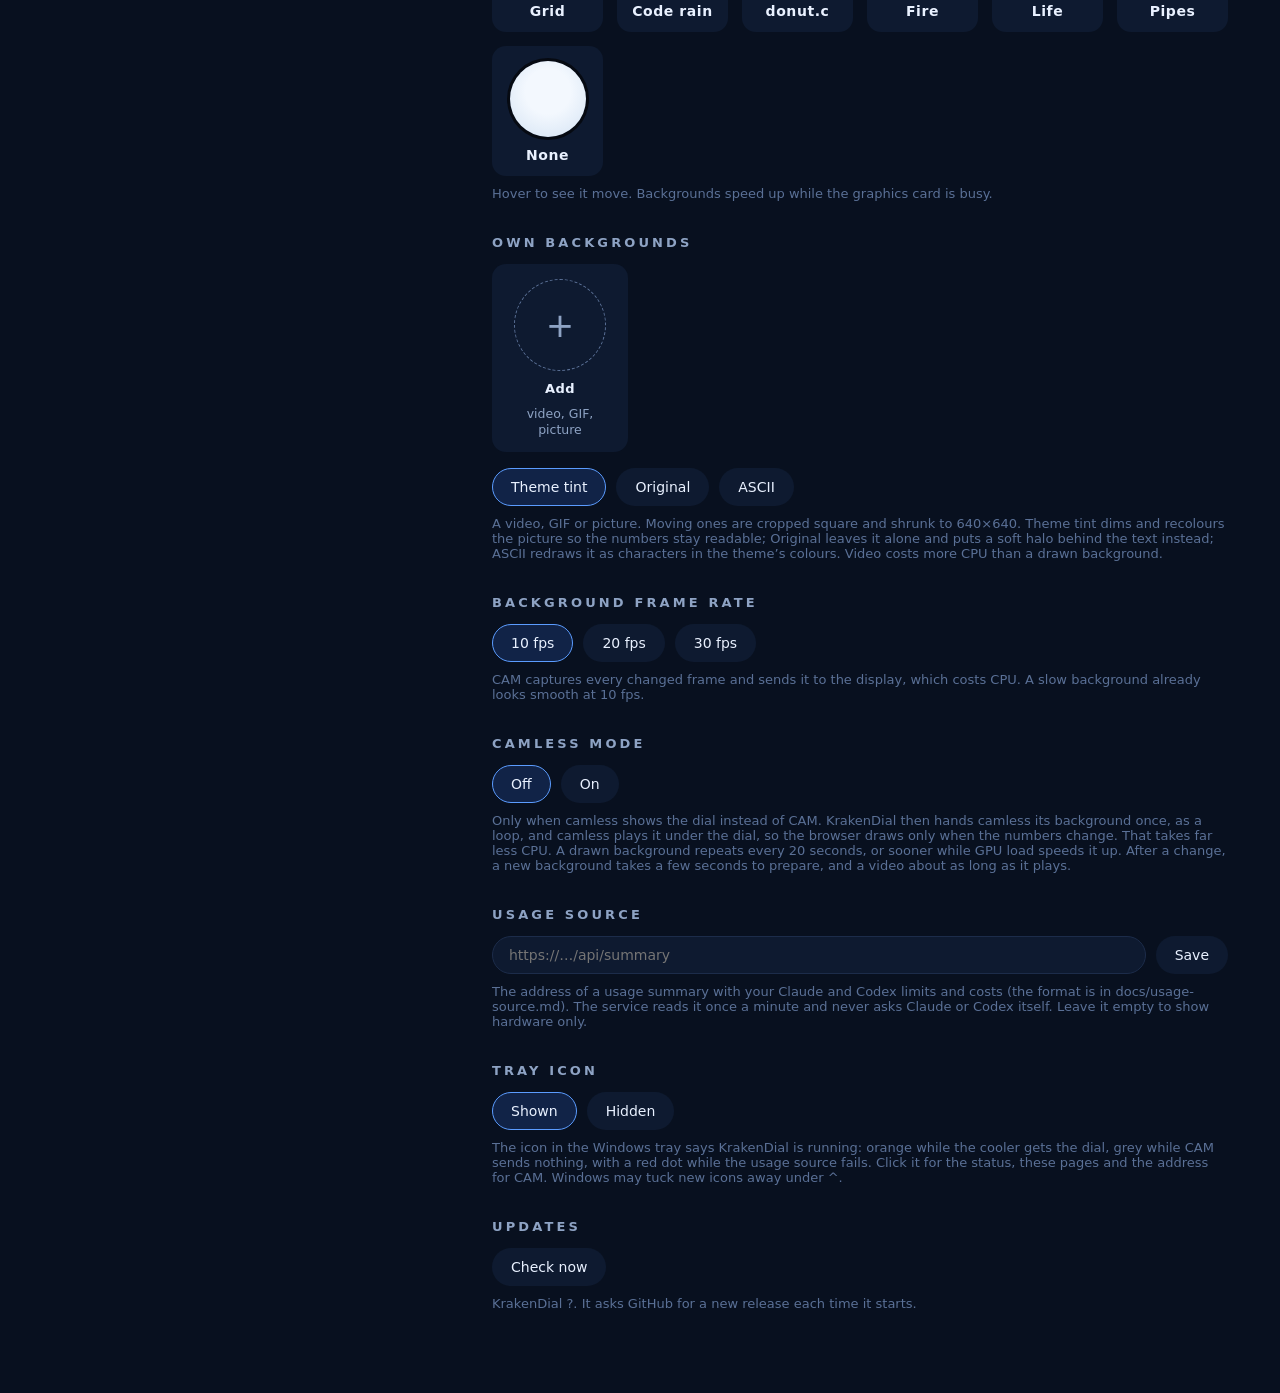
==== commit 13a74dca: "Face gallery, new widgets and an easier editor - 22 ready faces in web/gallery: clocks, gauges, retr" ====
--- a/web/config.html
+++ b/web/config.html
@@ -58,6 +58,9 @@
   .media { grid-template-columns: repeat(auto-fill, minmax(124px, 1fr)); }
   .media .thumb { max-width: 92px; }
   .media .opt, .faces .opt { position: relative; }
+  .gallery h3 { margin: 18px 0 10px; font-size: 11.5px; font-weight: 500; letter-spacing: 0.2em; color: var(--dim); }
+  .gallery h3:first-child { margin-top: 0; }
+  .gallery [hidden] { display: none; }
   .media .opt b, .faces .opt b { max-width: 100%; overflow: hidden; text-overflow: ellipsis; white-space: nowrap; font-size: 13px; }
   .del, .edit { position: absolute; top: 8px; right: 8px; padding: 3px 9px; border-radius: 999px; font-size: 11.5px; color: var(--muted);
     background: rgba(8, 16, 31, 0.85); text-decoration: none; opacity: 0; transition: opacity 0.2s; }
@@ -96,13 +99,13 @@
       <div><span data-t="cfg.cooler"></span> <b id="s-lcd">…</b></div>
       <div><span data-t="cfg.usage"></span> <b id="s-usage">…</b></div>
       <div id="s-machines-row" hidden><span data-t="cfg.machines"></span> <b id="s-machines">…</b></div>
-      <div id="s-screen-row" hidden><span data-t="cfg.screen"></span> <b id="s-screen">…</b></div>
     </div>
     <div class="chips langs" id="langs"></div>
   </aside>
   <div>
-    <section><h2 data-t="cfg.layout"></h2><div class="grid layouts" id="layouts"></div>
-      <div class="hint" id="layout-hint" hidden></div></section>
+    <section><h2 data-t="cfg.layout"></h2><div class="grid layouts" id="layouts"></div></section>
+    <section><h2 data-t="cfg.gallery"></h2><div class="gallery" id="gallery"></div>
+      <div class="hint" data-t="cfg.galleryHint"></div></section>
     <section><h2 data-t="cfg.faces"></h2><div class="grid layouts faces" id="faces"></div>
       <div class="hint" data-t="cfg.facesHint"></div></section>
     <section><h2 data-t="cfg.mascot"></h2><div class="chips" id="mascots"></div>
@@ -142,7 +145,7 @@
 <script src="faces.js"></script>
 <script>
 (() => {
-  const K = KrakenDial, I = KrakenI18n, t = I.t;
+  const K = KrakenDial, F = KrakenFaces, I = KrakenI18n, t = I.t;
   const FPS = [[10, "10 fps"], [20, "20 fps"], [30, "30 fps"]];
   const UNITS = [["left", "cfg.left"], ["used", "cfg.used"]];
   const BARS = [["load", "cfg.barsLoad"], ["temp", "cfg.barsTemp"]];
@@ -156,16 +159,8 @@
     bars: "load", lang: "auto", usage: "", limits: ALL_LIMITS, tray: true, camless: false, ...(state.config || {}),
   });
   const byId = (id) => document.getElementById(id);
-  // The Kraken's screen, as the LCD page last reported it; screen=240 previews another size.
-  // Everything here is drawn for it.
-  const forcedScreen = Number(new URLSearchParams(location.search).get("screen")) || 0;
-  const screen = () => (forcedScreen ? { w: forcedScreen, h: forcedScreen } : (state.config && state.config.screen) || null);
-  const screenPx = () => {
-    const s = screen();
-    return s ? Math.min(s.w, s.h) : 0;
-  };
-
-  const preview = K.create(byId("preview"), { ...cfg(), screen: screenPx() });
+
+  const preview = K.create(byId("preview"), cfg());
 
   function option(parent, cls, html, onPick) {
     const b = document.createElement("button");
@@ -252,6 +247,7 @@
     usageHint.classList.remove("bad");
     buildMedia();
     buildFaces();
+    buildGallery();
     minisKey = "";
   }
 
@@ -263,6 +259,24 @@
       if (r.ok) state.config = await r.json();
     } catch (_) {}
     render();
+    syncFace(patch);
+  }
+
+  // ---------- faces with a look of their own ----------
+
+  // What a face sets of the look itself; picking it puts that on.
+  const ownLook = (f) => Object.fromEntries(["theme", "bg", "look"].filter((k) => f && f[k]).map((k) => [k, f[k]]));
+  // A face of your own that has a look keeps the one picked here, so it comes back the same.
+  async function syncFace(patch) {
+    const m = /^face:(.+)$/.exec(cfg().layout || "");
+    const f = m && faces.find((x) => x.id === m[1]);
+    if (!f) return;
+    const next = { ...f };
+    for (const k of ["theme", "bg", "look"]) if (k in patch && (f[k] || (k === "look" && f.bg))) next[k] = patch[k];
+    if (!/^media:/.test(next.bg || "")) delete next.look;
+    if (JSON.stringify(next) === JSON.stringify(f)) return;
+    await fetch("/api/faces", { method: "POST", body: JSON.stringify(next) }).catch(() => {});
+    loadFaces();
   }
 
   // ---------- backgrounds ----------
@@ -367,21 +381,22 @@
 
   const facesHost = byId("faces");
   let faces = [], facesKey = null, faceOpts = [];
-  const faceOf = (layout) => faces.find((f) => `face:${f.id}` === layout) || (state.face && `face:${state.face.id}` === layout ? state.face : null);
+  const faceOf = (layout) =>
+    faces.find((f) => `face:${f.id}` === layout) || gallery.find((f) => `gallery:${f.id}` === layout) || (state.face && K.isFace(layout) && layout.endsWith(`:${state.face.id}`) ? state.face : null);
 
   function buildFaces() {
     facesHost.replaceChildren();
     const c = cfg();
     faceOpts = faces.map((f) => {
       const key = `face:${f.id}`;
-      const b = card(facesHost, f.name, null, () => save({ layout: key }));
+      const b = card(facesHost, f.name, null, () => save({ layout: key, ...ownLook(f) }));
       const edit = document.createElement("a");
       edit.className = "edit";
       edit.href = `/editor?face=${encodeURIComponent(f.id)}`;
       edit.textContent = t("cfg.edit");
       edit.onclick = (e) => e.stopPropagation();
       b.appendChild(edit);
-      return { key, b, face: f, dial: K.create(b.querySelector(".thumb"), { layout: key, face: f, theme: c.theme, bg: "none", animate: false }) };
+      return { key, b, face: f, dial: K.create(b.querySelector(".thumb"), { layout: key, face: f, theme: f.theme || c.theme, bg: "none", animate: false }) };
     });
     const add = document.createElement("a");
     add.className = "opt add";
@@ -406,6 +421,52 @@
     }
   }
 
+  // ---------- the gallery ----------
+
+  const GROUPS = ["clock", "gauge", "retro", "minimal", "ai"];
+  const galleryHost = byId("gallery");
+  let gallery = [], galleryOpts = [];
+  const galleryName = (g) => (t(`gal.${g.id}`) === `gal.${g.id}` ? g.name : t(`gal.${g.id}`));
+
+  // Each face in its own look, its background as a still picture.
+  function buildGallery() {
+    galleryHost.replaceChildren();
+    const c = cfg();
+    galleryOpts = [];
+    for (const g of GROUPS) {
+      const items = gallery.filter((f) => (GROUPS.includes(f.group) ? f.group : "minimal") === g);
+      if (!items.length) continue;
+      const h = document.createElement("h3");
+      h.textContent = t(`galg.${g}`).toUpperCase();
+      const grid = document.createElement("div");
+      grid.className = "grid layouts faces";
+      galleryHost.append(h, grid);
+      const opts = items.map((f) => {
+        const key = `gallery:${f.id}`;
+        const b = card(grid, galleryName(f), null, () => save({ layout: key, ...ownLook(f) }));
+        const edit = document.createElement("a");
+        edit.className = "edit";
+        edit.href = `/editor?from=${encodeURIComponent(key)}`;
+        edit.textContent = t("cfg.copy");
+        edit.onclick = (e) => e.stopPropagation();
+        b.appendChild(edit);
+        const dial = K.create(b.querySelector(".thumb"), { layout: key, face: f, theme: f.theme || c.theme, bg: f.bg || "none", animate: false });
+        return { key, b, face: f, dial, sourced: F.usesSource(f) };
+      });
+      galleryOpts.push({ h, grid, opts });
+    }
+    minisKey = "";
+    render();
+  }
+
+  async function loadGallery() {
+    try {
+      const r = await fetch("/api/gallery", { cache: "no-store" });
+      if (r.ok) gallery = await r.json();
+    } catch (_) {}
+    buildGallery();
+  }
+
   // ---------- usage source ----------
 
   const usageInput = byId("usage"), usageHint = byId("usage-hint");
@@ -431,8 +492,7 @@
     const c = cfg();
     const now = Date.now();
     const face = faceOf(c.layout);
-    const px = screenPx();
-    const key = `${c.layout}|${c.theme}|${c.bg}|${c.units}|${c.look}|${c.mascot}|${c.cost}|${c.bars}|${c.lang}|${c.limits}|${px}|${face ? JSON.stringify(face) : ""}`;
+    const key = `${c.layout}|${c.theme}|${c.bg}|${c.units}|${c.look}|${c.mascot}|${c.cost}|${c.bars}|${c.lang}|${c.limits}|${face ? JSON.stringify(face) : ""}`;
     const minis = key !== minisKey || now - minisAt > 5e3;
     if (minis) {
       minisKey = key;
@@ -441,9 +501,9 @@
     const live = state.hw && state.hw.at && now - state.hw.at < 15e3;
     const data = { now, hw: live ? state.hw : K.emptyHw(), limits: state.limits, costs: state.costs, interval: state.interval, mode: live ? state.hw.mode : "work" };
 
-    preview.configure({ ...c, face, screen: px });
+    preview.configure({ ...c, face });
     preview.update(data);
-    const same = { units: c.units, mascot: c.mascot, cost: c.cost, bars: c.bars, limits: c.limits, screen: px };
+    const same = { units: c.units, mascot: c.mascot, cost: c.cost, bars: c.bars, limits: c.limits };
     if (minis) {
       for (const o of opts.layout || []) {
         o.dial.configure({ layout: o.key, theme: c.theme, bg: "none", ...same });
@@ -455,17 +515,30 @@
         o.dial.update(data);
       }
       for (const o of faceOpts) {
-        o.dial.configure({ layout: o.key, face: o.face, theme: c.theme, bg: "none", ...same });
+        o.dial.configure({ layout: o.key, face: o.face, theme: o.face.theme || c.theme, bg: "none", ...same });
         o.dial.update(data);
       }
+      for (const grp of galleryOpts) for (const o of grp.opts) {
+        o.dial.configure({ layout: o.key, face: o.face, theme: o.face.theme || c.theme, bg: o.face.bg || "none", look: o.face.look || "plain", ...same });
+        o.dial.update(data);
+      }
     }
     for (const o of faceOpts) o.b.setAttribute("aria-pressed", String(o.key === c.layout));
+    // faces of limits and costs only once there is a usage source to show them (or when picked)
+    for (const grp of galleryOpts) {
+      for (const o of grp.opts) {
+        o.b.setAttribute("aria-pressed", String(o.key === c.layout));
+        o.b.hidden = o.sourced && !c.usage && o.key !== c.layout;
+      }
+      grp.h.hidden = grp.grid.hidden = grp.opts.every((o) => o.b.hidden);
+    }
     for (const o of bgOpts.concat(mediaOpts)) {
       o.b.setAttribute("aria-pressed", String(o.key === c.bg));
       const look = o.key.startsWith("media:") ? c.look : "plain";
-      if (o.theme !== c.theme || o.look !== look || o.screen !== px) {
-        o.back = K.background(o.el, { theme: c.theme, bg: o.key, look, screen: px });
-        [o.theme, o.look, o.screen] = [c.theme, look, px];
+      if (o.theme !== c.theme || o.look !== look) {
+        o.back = K.background(o.el, { theme: c.theme, bg: o.key, look });
+        o.theme = c.theme;
+        o.look = look;
       }
     }
     for (const [setting, list] of Object.entries(opts)) for (const o of list) o.b.setAttribute("aria-pressed", String(o.key === c[setting]));
@@ -479,10 +552,6 @@
       const desc = hwOnly ? o.l.descHw : o.l.desc, small = o.b.querySelector("small");
       if (small.textContent !== desc) small.textContent = desc;
     }
-    // a smaller screen than the Elite's: what changes, and which layouts suffer most
-    const layoutHint = byId("layout-hint");
-    layoutHint.hidden = K.sizeOf(px) === "large";
-    if (!layoutHint.hidden) layoutHint.textContent = t("cfg.layoutSmall", { px, names: K.LAYOUTS.filter((l) => l.dense).map((l) => l.name).join(", ") });
     for (const s of document.querySelectorAll("section.sourced")) s.hidden = !c.usage;
     if (document.activeElement !== usageInput && usageInput.value !== c.usage) usageInput.value = c.usage;
 
@@ -505,9 +574,6 @@
     const machines = byId("s-machines");
     machines.textContent = off.length ? t("cfg.machinesOffline", { names: off.map((m) => m.name).join(", ") }) : t("cfg.machinesOnline", { n: ms.length });
     machines.className = off.length ? "bad" : "";
-    const sc = screen();
-    byId("s-screen-row").hidden = !sc;
-    if (sc) byId("s-screen").textContent = t("cfg.screenSize", sc);
     renderUpdate();
   }
 
@@ -571,6 +637,7 @@
   poll().then(() => {
     loadMedia();
     loadFaces();
+    loadGallery();
   });
   setInterval(poll, 2000);
   setInterval(loadMedia, 3000);
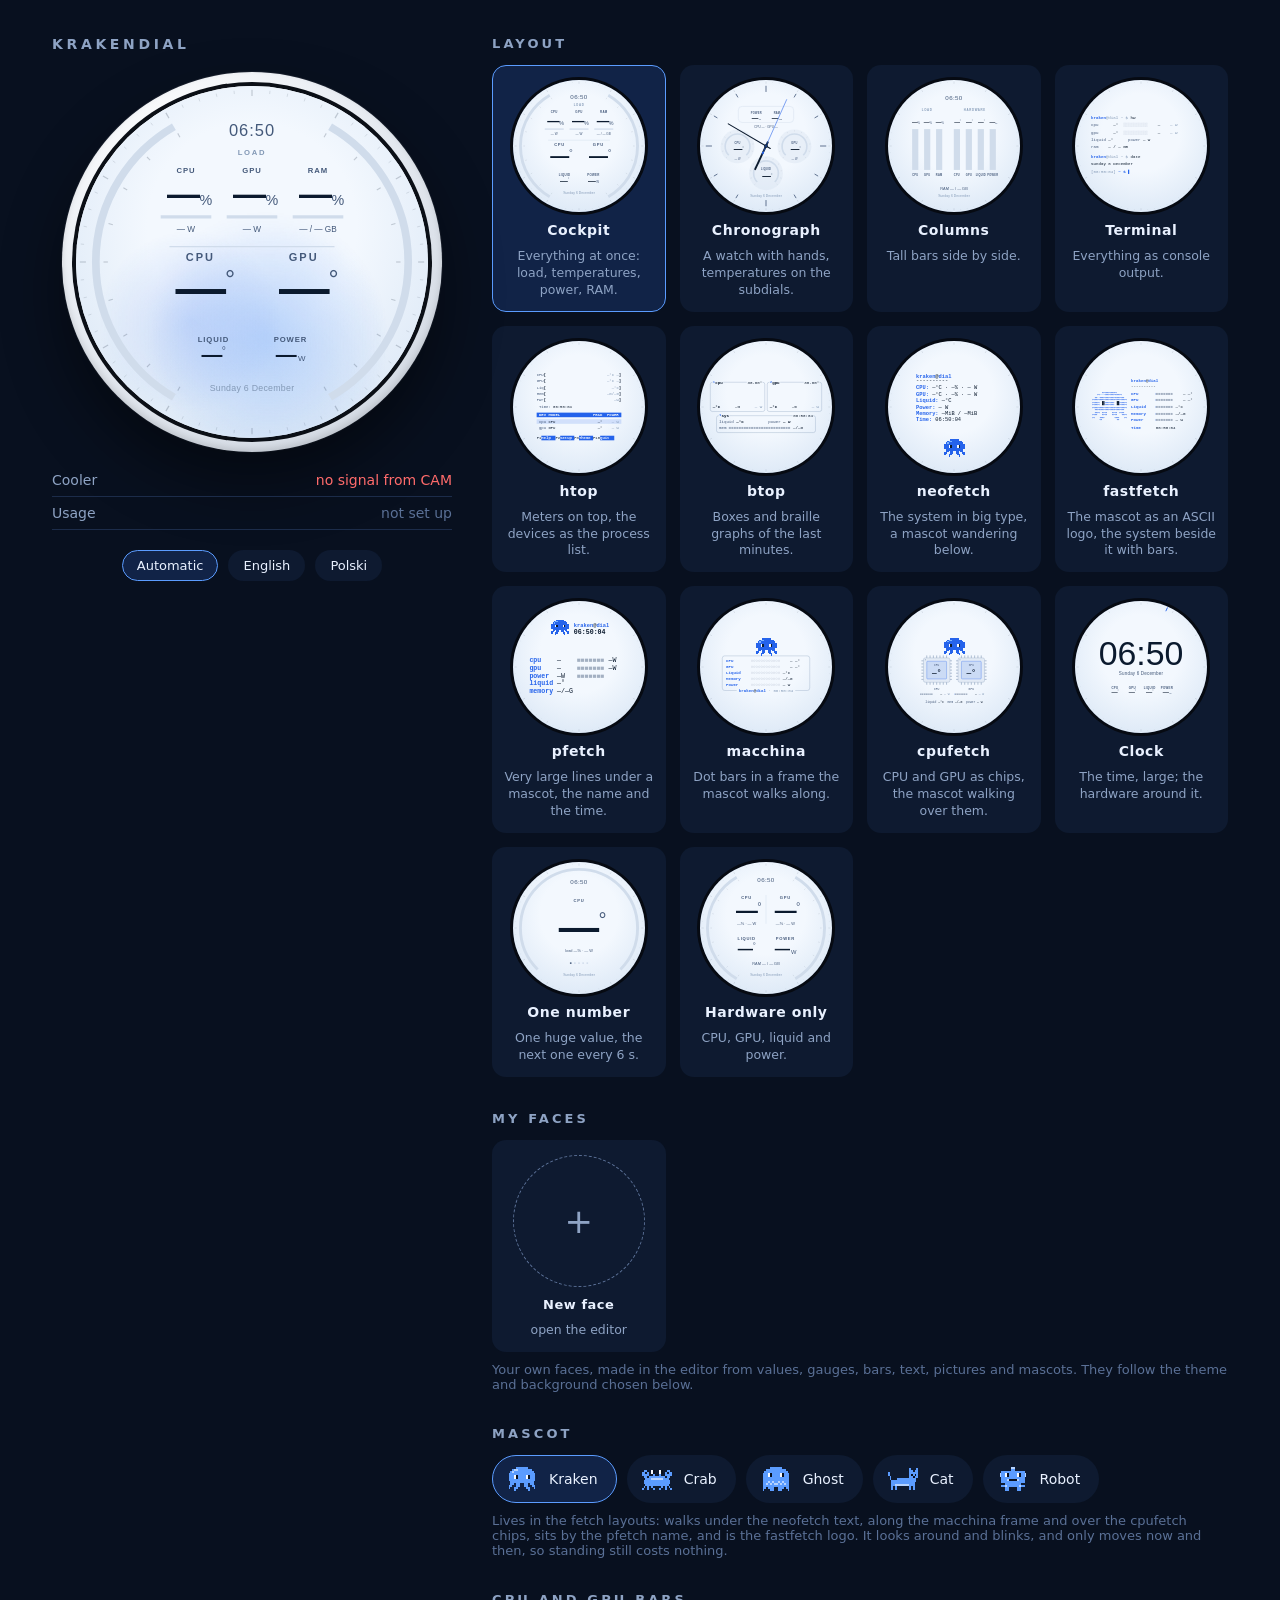
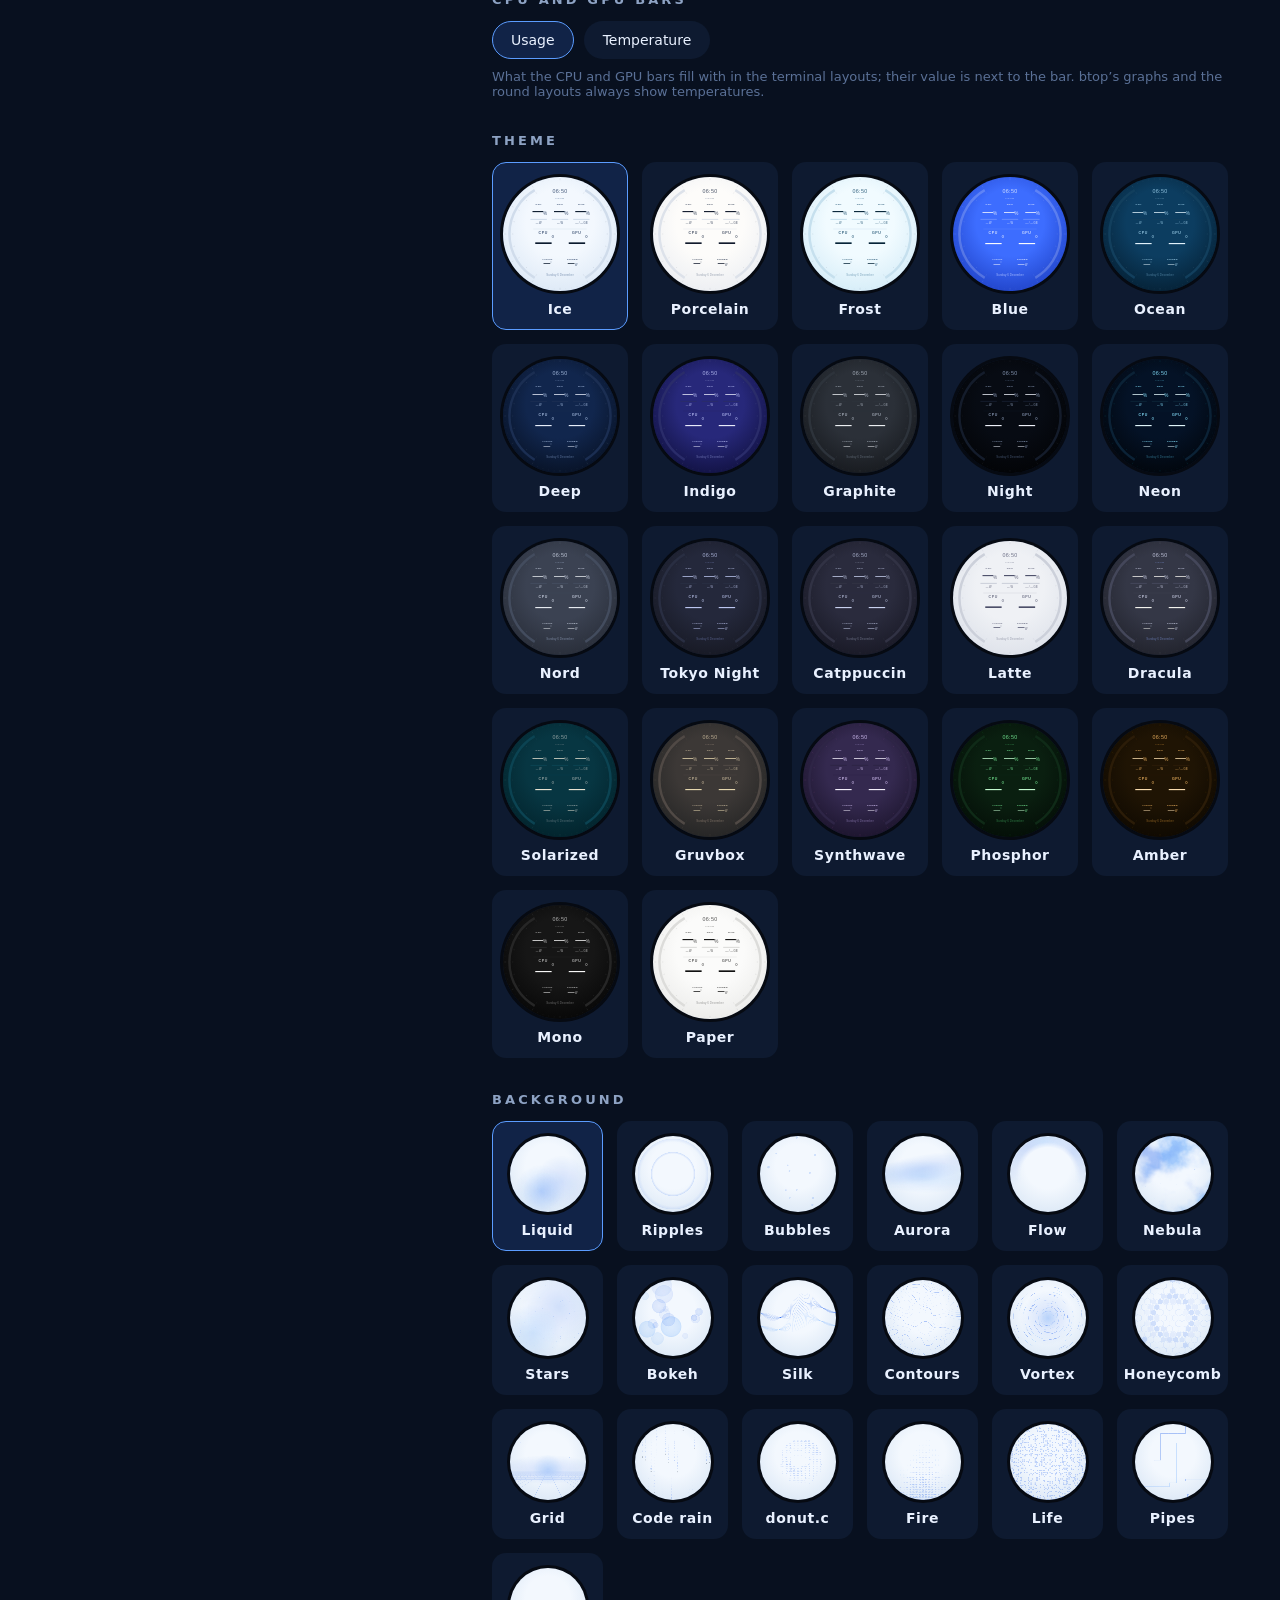
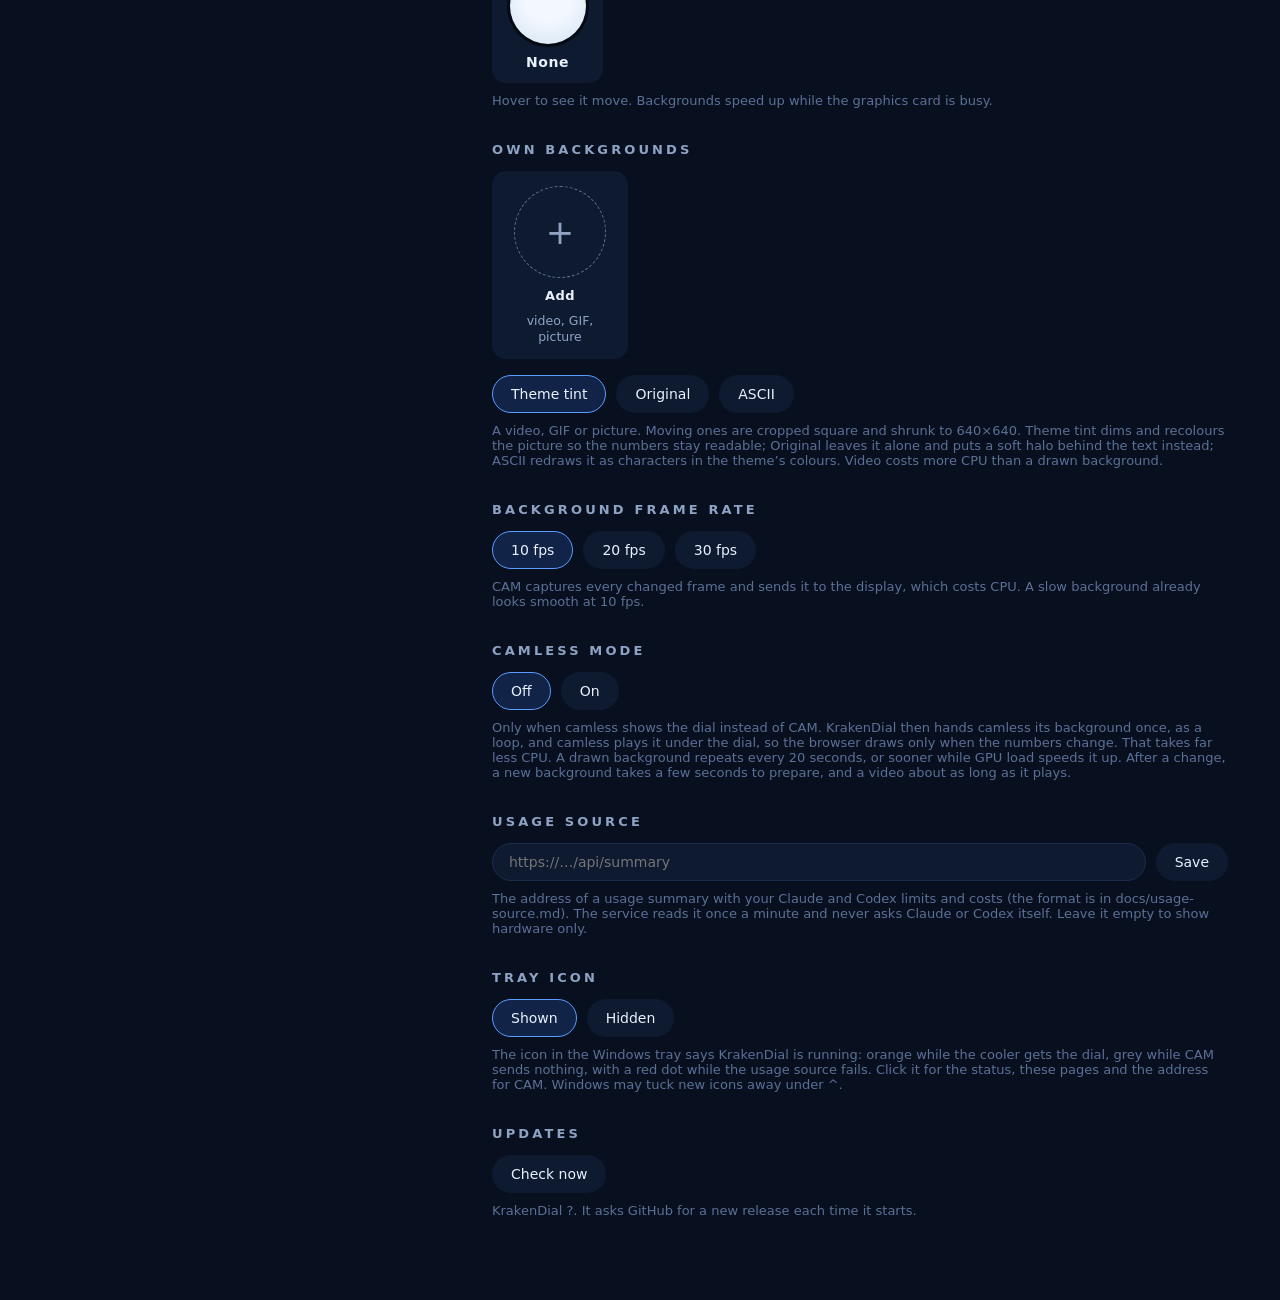
==== commit d45b8ab5: "Draw the dial for smaller Kraken screens (#11) * Draw the dial for smaller Kraken screens  Krakens h" ====
--- a/web/config.html
+++ b/web/config.html
@@ -58,9 +58,6 @@
   .media { grid-template-columns: repeat(auto-fill, minmax(124px, 1fr)); }
   .media .thumb { max-width: 92px; }
   .media .opt, .faces .opt { position: relative; }
-  .gallery h3 { margin: 18px 0 10px; font-size: 11.5px; font-weight: 500; letter-spacing: 0.2em; color: var(--dim); }
-  .gallery h3:first-child { margin-top: 0; }
-  .gallery [hidden] { display: none; }
   .media .opt b, .faces .opt b { max-width: 100%; overflow: hidden; text-overflow: ellipsis; white-space: nowrap; font-size: 13px; }
   .del, .edit { position: absolute; top: 8px; right: 8px; padding: 3px 9px; border-radius: 999px; font-size: 11.5px; color: var(--muted);
     background: rgba(8, 16, 31, 0.85); text-decoration: none; opacity: 0; transition: opacity 0.2s; }
@@ -99,13 +96,13 @@
       <div><span data-t="cfg.cooler"></span> <b id="s-lcd">…</b></div>
       <div><span data-t="cfg.usage"></span> <b id="s-usage">…</b></div>
       <div id="s-machines-row" hidden><span data-t="cfg.machines"></span> <b id="s-machines">…</b></div>
+      <div id="s-screen-row" hidden><span data-t="cfg.screen"></span> <b id="s-screen">…</b></div>
     </div>
     <div class="chips langs" id="langs"></div>
   </aside>
   <div>
-    <section><h2 data-t="cfg.layout"></h2><div class="grid layouts" id="layouts"></div></section>
-    <section><h2 data-t="cfg.gallery"></h2><div class="gallery" id="gallery"></div>
-      <div class="hint" data-t="cfg.galleryHint"></div></section>
+    <section><h2 data-t="cfg.layout"></h2><div class="grid layouts" id="layouts"></div>
+      <div class="hint" id="layout-hint" hidden></div></section>
     <section><h2 data-t="cfg.faces"></h2><div class="grid layouts faces" id="faces"></div>
       <div class="hint" data-t="cfg.facesHint"></div></section>
     <section><h2 data-t="cfg.mascot"></h2><div class="chips" id="mascots"></div>
@@ -145,7 +142,7 @@
 <script src="faces.js"></script>
 <script>
 (() => {
-  const K = KrakenDial, F = KrakenFaces, I = KrakenI18n, t = I.t;
+  const K = KrakenDial, I = KrakenI18n, t = I.t;
   const FPS = [[10, "10 fps"], [20, "20 fps"], [30, "30 fps"]];
   const UNITS = [["left", "cfg.left"], ["used", "cfg.used"]];
   const BARS = [["load", "cfg.barsLoad"], ["temp", "cfg.barsTemp"]];
@@ -159,8 +156,16 @@
     bars: "load", lang: "auto", usage: "", limits: ALL_LIMITS, tray: true, camless: false, ...(state.config || {}),
   });
   const byId = (id) => document.getElementById(id);
-
-  const preview = K.create(byId("preview"), cfg());
+  // The Kraken's screen, as the LCD page last reported it; screen=240 previews another size.
+  // Everything here is drawn for it.
+  const forcedScreen = Number(new URLSearchParams(location.search).get("screen")) || 0;
+  const screen = () => (forcedScreen ? { w: forcedScreen, h: forcedScreen } : (state.config && state.config.screen) || null);
+  const screenPx = () => {
+    const s = screen();
+    return s ? Math.min(s.w, s.h) : 0;
+  };
+
+  const preview = K.create(byId("preview"), { ...cfg(), screen: screenPx() });
 
   function option(parent, cls, html, onPick) {
     const b = document.createElement("button");
@@ -247,7 +252,6 @@
     usageHint.classList.remove("bad");
     buildMedia();
     buildFaces();
-    buildGallery();
     minisKey = "";
   }
 
@@ -259,24 +263,6 @@
       if (r.ok) state.config = await r.json();
     } catch (_) {}
     render();
-    syncFace(patch);
-  }
-
-  // ---------- faces with a look of their own ----------
-
-  // What a face sets of the look itself; picking it puts that on.
-  const ownLook = (f) => Object.fromEntries(["theme", "bg", "look"].filter((k) => f && f[k]).map((k) => [k, f[k]]));
-  // A face of your own that has a look keeps the one picked here, so it comes back the same.
-  async function syncFace(patch) {
-    const m = /^face:(.+)$/.exec(cfg().layout || "");
-    const f = m && faces.find((x) => x.id === m[1]);
-    if (!f) return;
-    const next = { ...f };
-    for (const k of ["theme", "bg", "look"]) if (k in patch && (f[k] || (k === "look" && f.bg))) next[k] = patch[k];
-    if (!/^media:/.test(next.bg || "")) delete next.look;
-    if (JSON.stringify(next) === JSON.stringify(f)) return;
-    await fetch("/api/faces", { method: "POST", body: JSON.stringify(next) }).catch(() => {});
-    loadFaces();
   }
 
   // ---------- backgrounds ----------
@@ -381,22 +367,21 @@
 
   const facesHost = byId("faces");
   let faces = [], facesKey = null, faceOpts = [];
-  const faceOf = (layout) =>
-    faces.find((f) => `face:${f.id}` === layout) || gallery.find((f) => `gallery:${f.id}` === layout) || (state.face && K.isFace(layout) && layout.endsWith(`:${state.face.id}`) ? state.face : null);
+  const faceOf = (layout) => faces.find((f) => `face:${f.id}` === layout) || (state.face && `face:${state.face.id}` === layout ? state.face : null);
 
   function buildFaces() {
     facesHost.replaceChildren();
     const c = cfg();
     faceOpts = faces.map((f) => {
       const key = `face:${f.id}`;
-      const b = card(facesHost, f.name, null, () => save({ layout: key, ...ownLook(f) }));
+      const b = card(facesHost, f.name, null, () => save({ layout: key }));
       const edit = document.createElement("a");
       edit.className = "edit";
       edit.href = `/editor?face=${encodeURIComponent(f.id)}`;
       edit.textContent = t("cfg.edit");
       edit.onclick = (e) => e.stopPropagation();
       b.appendChild(edit);
-      return { key, b, face: f, dial: K.create(b.querySelector(".thumb"), { layout: key, face: f, theme: f.theme || c.theme, bg: "none", animate: false }) };
+      return { key, b, face: f, dial: K.create(b.querySelector(".thumb"), { layout: key, face: f, theme: c.theme, bg: "none", animate: false }) };
     });
     const add = document.createElement("a");
     add.className = "opt add";
@@ -421,52 +406,6 @@
     }
   }
 
-  // ---------- the gallery ----------
-
-  const GROUPS = ["clock", "gauge", "retro", "minimal", "ai"];
-  const galleryHost = byId("gallery");
-  let gallery = [], galleryOpts = [];
-  const galleryName = (g) => (t(`gal.${g.id}`) === `gal.${g.id}` ? g.name : t(`gal.${g.id}`));
-
-  // Each face in its own look, its background as a still picture.
-  function buildGallery() {
-    galleryHost.replaceChildren();
-    const c = cfg();
-    galleryOpts = [];
-    for (const g of GROUPS) {
-      const items = gallery.filter((f) => (GROUPS.includes(f.group) ? f.group : "minimal") === g);
-      if (!items.length) continue;
-      const h = document.createElement("h3");
-      h.textContent = t(`galg.${g}`).toUpperCase();
-      const grid = document.createElement("div");
-      grid.className = "grid layouts faces";
-      galleryHost.append(h, grid);
-      const opts = items.map((f) => {
-        const key = `gallery:${f.id}`;
-        const b = card(grid, galleryName(f), null, () => save({ layout: key, ...ownLook(f) }));
-        const edit = document.createElement("a");
-        edit.className = "edit";
-        edit.href = `/editor?from=${encodeURIComponent(key)}`;
-        edit.textContent = t("cfg.copy");
-        edit.onclick = (e) => e.stopPropagation();
-        b.appendChild(edit);
-        const dial = K.create(b.querySelector(".thumb"), { layout: key, face: f, theme: f.theme || c.theme, bg: f.bg || "none", animate: false });
-        return { key, b, face: f, dial, sourced: F.usesSource(f) };
-      });
-      galleryOpts.push({ h, grid, opts });
-    }
-    minisKey = "";
-    render();
-  }
-
-  async function loadGallery() {
-    try {
-      const r = await fetch("/api/gallery", { cache: "no-store" });
-      if (r.ok) gallery = await r.json();
-    } catch (_) {}
-    buildGallery();
-  }
-
   // ---------- usage source ----------
 
   const usageInput = byId("usage"), usageHint = byId("usage-hint");
@@ -492,7 +431,8 @@
     const c = cfg();
     const now = Date.now();
     const face = faceOf(c.layout);
-    const key = `${c.layout}|${c.theme}|${c.bg}|${c.units}|${c.look}|${c.mascot}|${c.cost}|${c.bars}|${c.lang}|${c.limits}|${face ? JSON.stringify(face) : ""}`;
+    const px = screenPx();
+    const key = `${c.layout}|${c.theme}|${c.bg}|${c.units}|${c.look}|${c.mascot}|${c.cost}|${c.bars}|${c.lang}|${c.limits}|${px}|${face ? JSON.stringify(face) : ""}`;
     const minis = key !== minisKey || now - minisAt > 5e3;
     if (minis) {
       minisKey = key;
@@ -501,9 +441,9 @@
     const live = state.hw && state.hw.at && now - state.hw.at < 15e3;
     const data = { now, hw: live ? state.hw : K.emptyHw(), limits: state.limits, costs: state.costs, interval: state.interval, mode: live ? state.hw.mode : "work" };
 
-    preview.configure({ ...c, face });
+    preview.configure({ ...c, face, screen: px });
     preview.update(data);
-    const same = { units: c.units, mascot: c.mascot, cost: c.cost, bars: c.bars, limits: c.limits };
+    const same = { units: c.units, mascot: c.mascot, cost: c.cost, bars: c.bars, limits: c.limits, screen: px };
     if (minis) {
       for (const o of opts.layout || []) {
         o.dial.configure({ layout: o.key, theme: c.theme, bg: "none", ...same });
@@ -515,30 +455,17 @@
         o.dial.update(data);
       }
       for (const o of faceOpts) {
-        o.dial.configure({ layout: o.key, face: o.face, theme: o.face.theme || c.theme, bg: "none", ...same });
+        o.dial.configure({ layout: o.key, face: o.face, theme: c.theme, bg: "none", ...same });
         o.dial.update(data);
       }
-      for (const grp of galleryOpts) for (const o of grp.opts) {
-        o.dial.configure({ layout: o.key, face: o.face, theme: o.face.theme || c.theme, bg: o.face.bg || "none", look: o.face.look || "plain", ...same });
-        o.dial.update(data);
-      }
     }
     for (const o of faceOpts) o.b.setAttribute("aria-pressed", String(o.key === c.layout));
-    // faces of limits and costs only once there is a usage source to show them (or when picked)
-    for (const grp of galleryOpts) {
-      for (const o of grp.opts) {
-        o.b.setAttribute("aria-pressed", String(o.key === c.layout));
-        o.b.hidden = o.sourced && !c.usage && o.key !== c.layout;
-      }
-      grp.h.hidden = grp.grid.hidden = grp.opts.every((o) => o.b.hidden);
-    }
     for (const o of bgOpts.concat(mediaOpts)) {
       o.b.setAttribute("aria-pressed", String(o.key === c.bg));
       const look = o.key.startsWith("media:") ? c.look : "plain";
-      if (o.theme !== c.theme || o.look !== look) {
-        o.back = K.background(o.el, { theme: c.theme, bg: o.key, look });
-        o.theme = c.theme;
-        o.look = look;
+      if (o.theme !== c.theme || o.look !== look || o.screen !== px) {
+        o.back = K.background(o.el, { theme: c.theme, bg: o.key, look, screen: px });
+        [o.theme, o.look, o.screen] = [c.theme, look, px];
       }
     }
     for (const [setting, list] of Object.entries(opts)) for (const o of list) o.b.setAttribute("aria-pressed", String(o.key === c[setting]));
@@ -552,6 +479,10 @@
       const desc = hwOnly ? o.l.descHw : o.l.desc, small = o.b.querySelector("small");
       if (small.textContent !== desc) small.textContent = desc;
     }
+    // a smaller screen than the Elite's: what changes, and which layouts suffer most
+    const layoutHint = byId("layout-hint");
+    layoutHint.hidden = K.sizeOf(px) === "large";
+    if (!layoutHint.hidden) layoutHint.textContent = t("cfg.layoutSmall", { px, names: K.LAYOUTS.filter((l) => l.dense).map((l) => l.name).join(", ") });
     for (const s of document.querySelectorAll("section.sourced")) s.hidden = !c.usage;
     if (document.activeElement !== usageInput && usageInput.value !== c.usage) usageInput.value = c.usage;
 
@@ -574,6 +505,9 @@
     const machines = byId("s-machines");
     machines.textContent = off.length ? t("cfg.machinesOffline", { names: off.map((m) => m.name).join(", ") }) : t("cfg.machinesOnline", { n: ms.length });
     machines.className = off.length ? "bad" : "";
+    const sc = screen();
+    byId("s-screen-row").hidden = !sc;
+    if (sc) byId("s-screen").textContent = t("cfg.screenSize", sc);
     renderUpdate();
   }
 
@@ -637,7 +571,6 @@
   poll().then(() => {
     loadMedia();
     loadFaces();
-    loadGallery();
   });
   setInterval(poll, 2000);
   setInterval(loadMedia, 3000);
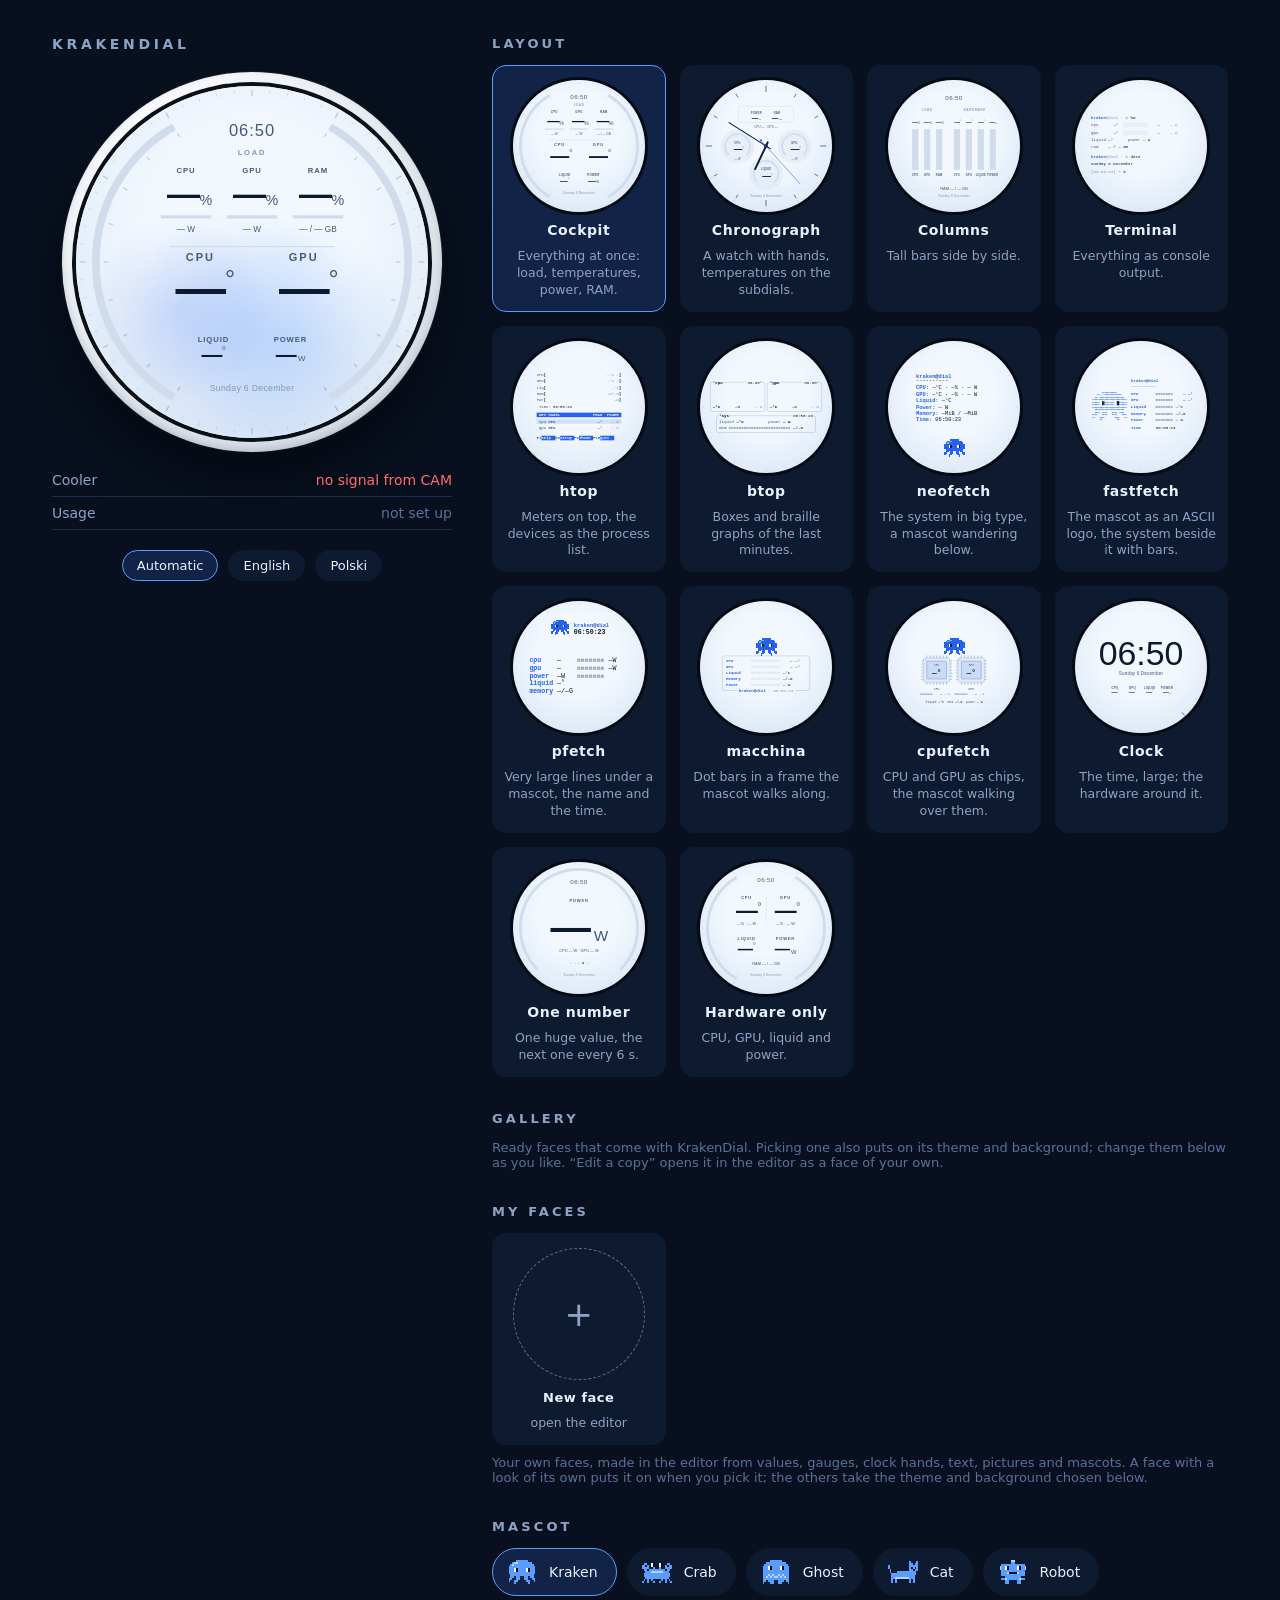
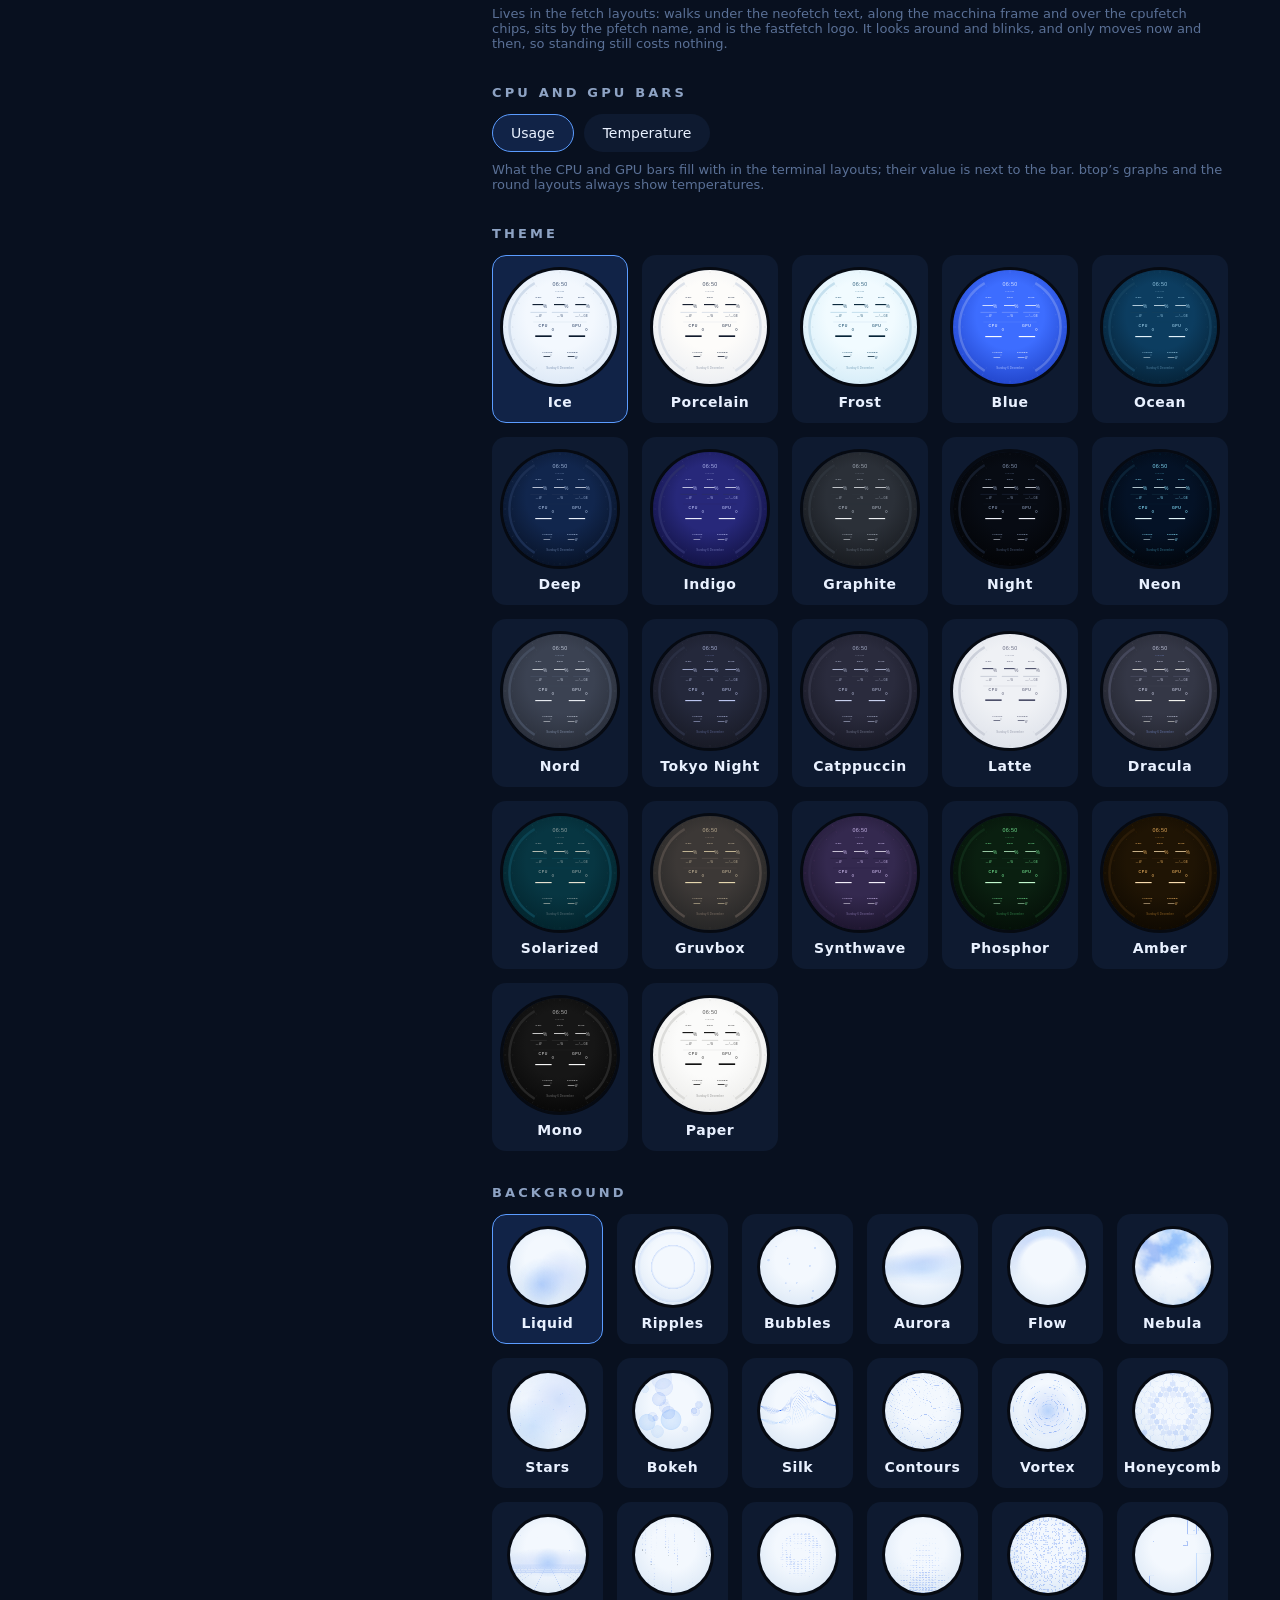
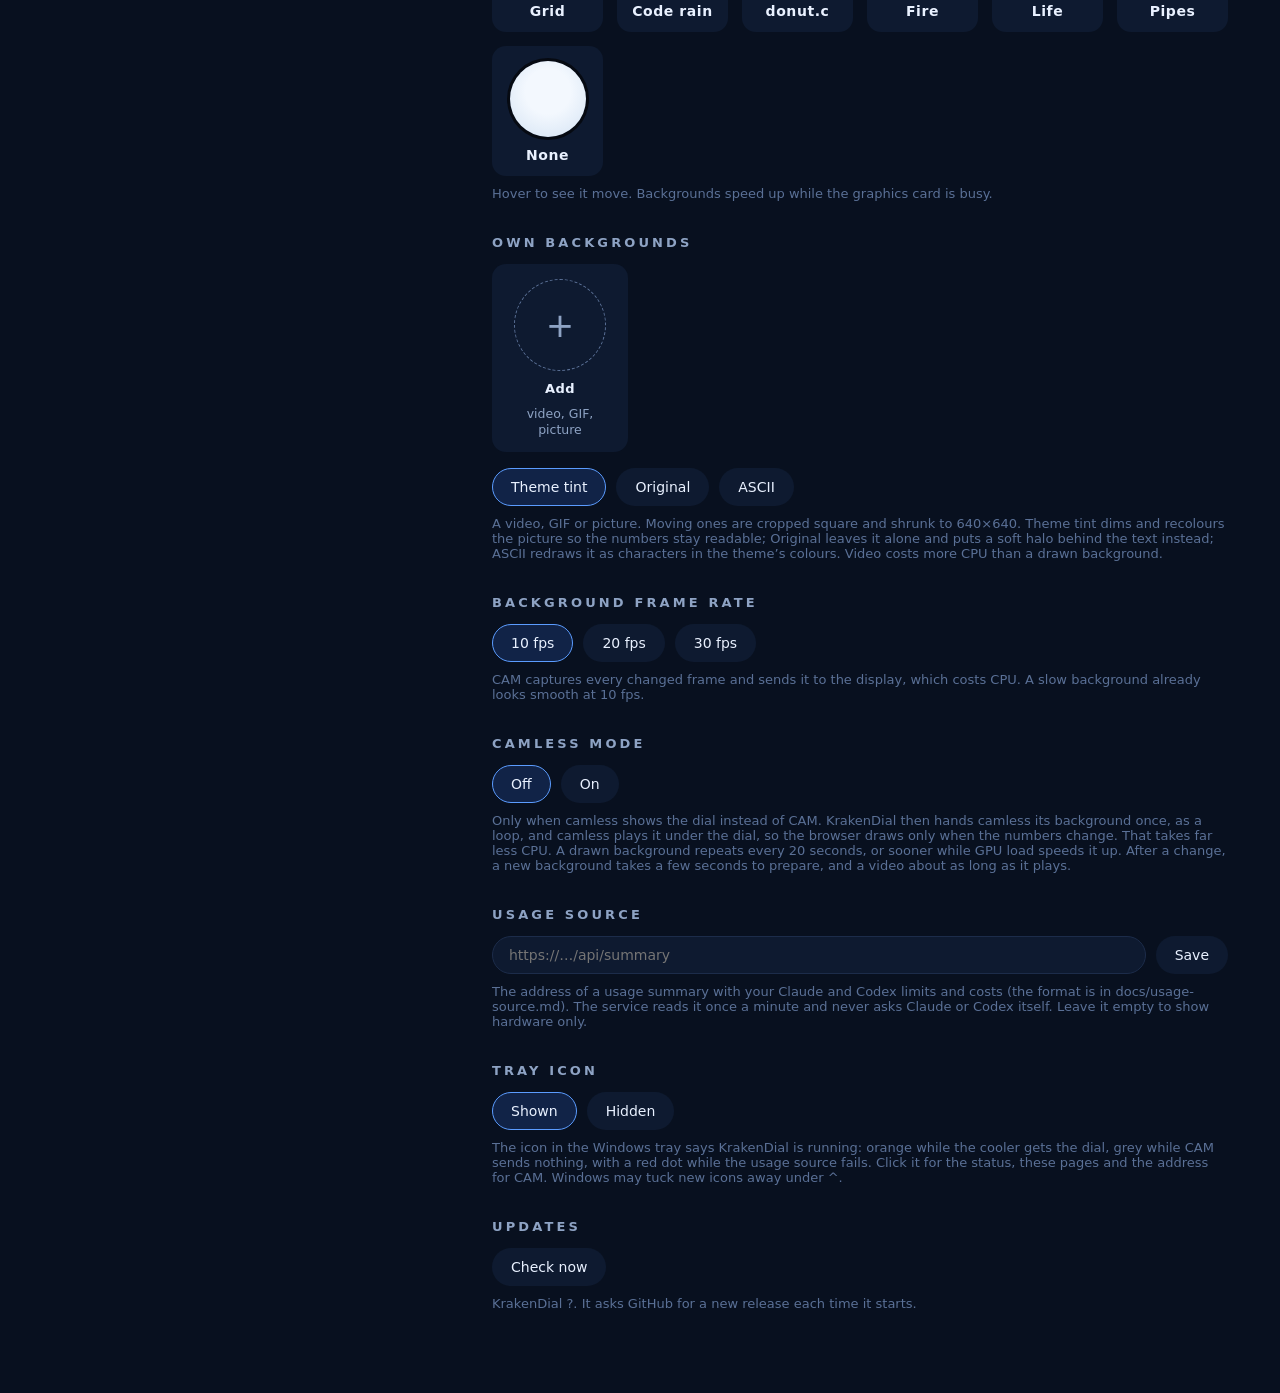
==== commit 7ee6f9fd: "Merge main: screen sizes into the gallery and the new editor The editor keeps the actual-size previe" ====
--- a/web/config.html
+++ b/web/config.html
@@ -58,6 +58,9 @@
   .media { grid-template-columns: repeat(auto-fill, minmax(124px, 1fr)); }
   .media .thumb { max-width: 92px; }
   .media .opt, .faces .opt { position: relative; }
+  .gallery h3 { margin: 18px 0 10px; font-size: 11.5px; font-weight: 500; letter-spacing: 0.2em; color: var(--dim); }
+  .gallery h3:first-child { margin-top: 0; }
+  .gallery [hidden] { display: none; }
   .media .opt b, .faces .opt b { max-width: 100%; overflow: hidden; text-overflow: ellipsis; white-space: nowrap; font-size: 13px; }
   .del, .edit { position: absolute; top: 8px; right: 8px; padding: 3px 9px; border-radius: 999px; font-size: 11.5px; color: var(--muted);
     background: rgba(8, 16, 31, 0.85); text-decoration: none; opacity: 0; transition: opacity 0.2s; }
@@ -103,6 +106,8 @@
   <div>
     <section><h2 data-t="cfg.layout"></h2><div class="grid layouts" id="layouts"></div>
       <div class="hint" id="layout-hint" hidden></div></section>
+    <section><h2 data-t="cfg.gallery"></h2><div class="gallery" id="gallery"></div>
+      <div class="hint" data-t="cfg.galleryHint"></div></section>
     <section><h2 data-t="cfg.faces"></h2><div class="grid layouts faces" id="faces"></div>
       <div class="hint" data-t="cfg.facesHint"></div></section>
     <section><h2 data-t="cfg.mascot"></h2><div class="chips" id="mascots"></div>
@@ -142,7 +147,7 @@
 <script src="faces.js"></script>
 <script>
 (() => {
-  const K = KrakenDial, I = KrakenI18n, t = I.t;
+  const K = KrakenDial, F = KrakenFaces, I = KrakenI18n, t = I.t;
   const FPS = [[10, "10 fps"], [20, "20 fps"], [30, "30 fps"]];
   const UNITS = [["left", "cfg.left"], ["used", "cfg.used"]];
   const BARS = [["load", "cfg.barsLoad"], ["temp", "cfg.barsTemp"]];
@@ -252,6 +257,7 @@
     usageHint.classList.remove("bad");
     buildMedia();
     buildFaces();
+    buildGallery();
     minisKey = "";
   }
 
@@ -263,6 +269,24 @@
       if (r.ok) state.config = await r.json();
     } catch (_) {}
     render();
+    syncFace(patch);
+  }
+
+  // ---------- faces with a look of their own ----------
+
+  // What a face sets of the look itself; picking it puts that on.
+  const ownLook = (f) => Object.fromEntries(["theme", "bg", "look"].filter((k) => f && f[k]).map((k) => [k, f[k]]));
+  // A face of your own that has a look keeps the one picked here, so it comes back the same.
+  async function syncFace(patch) {
+    const m = /^face:(.+)$/.exec(cfg().layout || "");
+    const f = m && faces.find((x) => x.id === m[1]);
+    if (!f) return;
+    const next = { ...f };
+    for (const k of ["theme", "bg", "look"]) if (k in patch && (f[k] || (k === "look" && f.bg))) next[k] = patch[k];
+    if (!/^media:/.test(next.bg || "")) delete next.look;
+    if (JSON.stringify(next) === JSON.stringify(f)) return;
+    await fetch("/api/faces", { method: "POST", body: JSON.stringify(next) }).catch(() => {});
+    loadFaces();
   }
 
   // ---------- backgrounds ----------
@@ -367,21 +391,22 @@
 
   const facesHost = byId("faces");
   let faces = [], facesKey = null, faceOpts = [];
-  const faceOf = (layout) => faces.find((f) => `face:${f.id}` === layout) || (state.face && `face:${state.face.id}` === layout ? state.face : null);
+  const faceOf = (layout) =>
+    faces.find((f) => `face:${f.id}` === layout) || gallery.find((f) => `gallery:${f.id}` === layout) || (state.face && K.isFace(layout) && layout.endsWith(`:${state.face.id}`) ? state.face : null);
 
   function buildFaces() {
     facesHost.replaceChildren();
     const c = cfg();
     faceOpts = faces.map((f) => {
       const key = `face:${f.id}`;
-      const b = card(facesHost, f.name, null, () => save({ layout: key }));
+      const b = card(facesHost, f.name, null, () => save({ layout: key, ...ownLook(f) }));
       const edit = document.createElement("a");
       edit.className = "edit";
       edit.href = `/editor?face=${encodeURIComponent(f.id)}`;
       edit.textContent = t("cfg.edit");
       edit.onclick = (e) => e.stopPropagation();
       b.appendChild(edit);
-      return { key, b, face: f, dial: K.create(b.querySelector(".thumb"), { layout: key, face: f, theme: c.theme, bg: "none", animate: false }) };
+      return { key, b, face: f, dial: K.create(b.querySelector(".thumb"), { layout: key, face: f, theme: f.theme || c.theme, bg: "none", animate: false }) };
     });
     const add = document.createElement("a");
     add.className = "opt add";
@@ -404,6 +429,52 @@
       facesKey = key;
       buildFaces();
     }
+  }
+
+  // ---------- the gallery ----------
+
+  const GROUPS = ["clock", "gauge", "retro", "minimal", "ai"];
+  const galleryHost = byId("gallery");
+  let gallery = [], galleryOpts = [];
+  const galleryName = (g) => (t(`gal.${g.id}`) === `gal.${g.id}` ? g.name : t(`gal.${g.id}`));
+
+  // Each face in its own look, its background as a still picture.
+  function buildGallery() {
+    galleryHost.replaceChildren();
+    const c = cfg();
+    galleryOpts = [];
+    for (const g of GROUPS) {
+      const items = gallery.filter((f) => (GROUPS.includes(f.group) ? f.group : "minimal") === g);
+      if (!items.length) continue;
+      const h = document.createElement("h3");
+      h.textContent = t(`galg.${g}`).toUpperCase();
+      const grid = document.createElement("div");
+      grid.className = "grid layouts faces";
+      galleryHost.append(h, grid);
+      const opts = items.map((f) => {
+        const key = `gallery:${f.id}`;
+        const b = card(grid, galleryName(f), null, () => save({ layout: key, ...ownLook(f) }));
+        const edit = document.createElement("a");
+        edit.className = "edit";
+        edit.href = `/editor?from=${encodeURIComponent(key)}`;
+        edit.textContent = t("cfg.copy");
+        edit.onclick = (e) => e.stopPropagation();
+        b.appendChild(edit);
+        const dial = K.create(b.querySelector(".thumb"), { layout: key, face: f, theme: f.theme || c.theme, bg: f.bg || "none", animate: false });
+        return { key, b, face: f, dial, sourced: F.usesSource(f) };
+      });
+      galleryOpts.push({ h, grid, opts });
+    }
+    minisKey = "";
+    render();
+  }
+
+  async function loadGallery() {
+    try {
+      const r = await fetch("/api/gallery", { cache: "no-store" });
+      if (r.ok) gallery = await r.json();
+    } catch (_) {}
+    buildGallery();
   }
 
   // ---------- usage source ----------
@@ -455,11 +526,23 @@
         o.dial.update(data);
       }
       for (const o of faceOpts) {
-        o.dial.configure({ layout: o.key, face: o.face, theme: c.theme, bg: "none", ...same });
+        o.dial.configure({ layout: o.key, face: o.face, theme: o.face.theme || c.theme, bg: "none", ...same });
         o.dial.update(data);
       }
+      for (const grp of galleryOpts) for (const o of grp.opts) {
+        o.dial.configure({ layout: o.key, face: o.face, theme: o.face.theme || c.theme, bg: o.face.bg || "none", look: o.face.look || "plain", ...same });
+        o.dial.update(data);
+      }
     }
     for (const o of faceOpts) o.b.setAttribute("aria-pressed", String(o.key === c.layout));
+    // faces of limits and costs only once there is a usage source to show them (or when picked)
+    for (const grp of galleryOpts) {
+      for (const o of grp.opts) {
+        o.b.setAttribute("aria-pressed", String(o.key === c.layout));
+        o.b.hidden = o.sourced && !c.usage && o.key !== c.layout;
+      }
+      grp.h.hidden = grp.grid.hidden = grp.opts.every((o) => o.b.hidden);
+    }
     for (const o of bgOpts.concat(mediaOpts)) {
       o.b.setAttribute("aria-pressed", String(o.key === c.bg));
       const look = o.key.startsWith("media:") ? c.look : "plain";
@@ -571,6 +654,7 @@
   poll().then(() => {
     loadMedia();
     loadFaces();
+    loadGallery();
   });
   setInterval(poll, 2000);
   setInterval(loadMedia, 3000);
